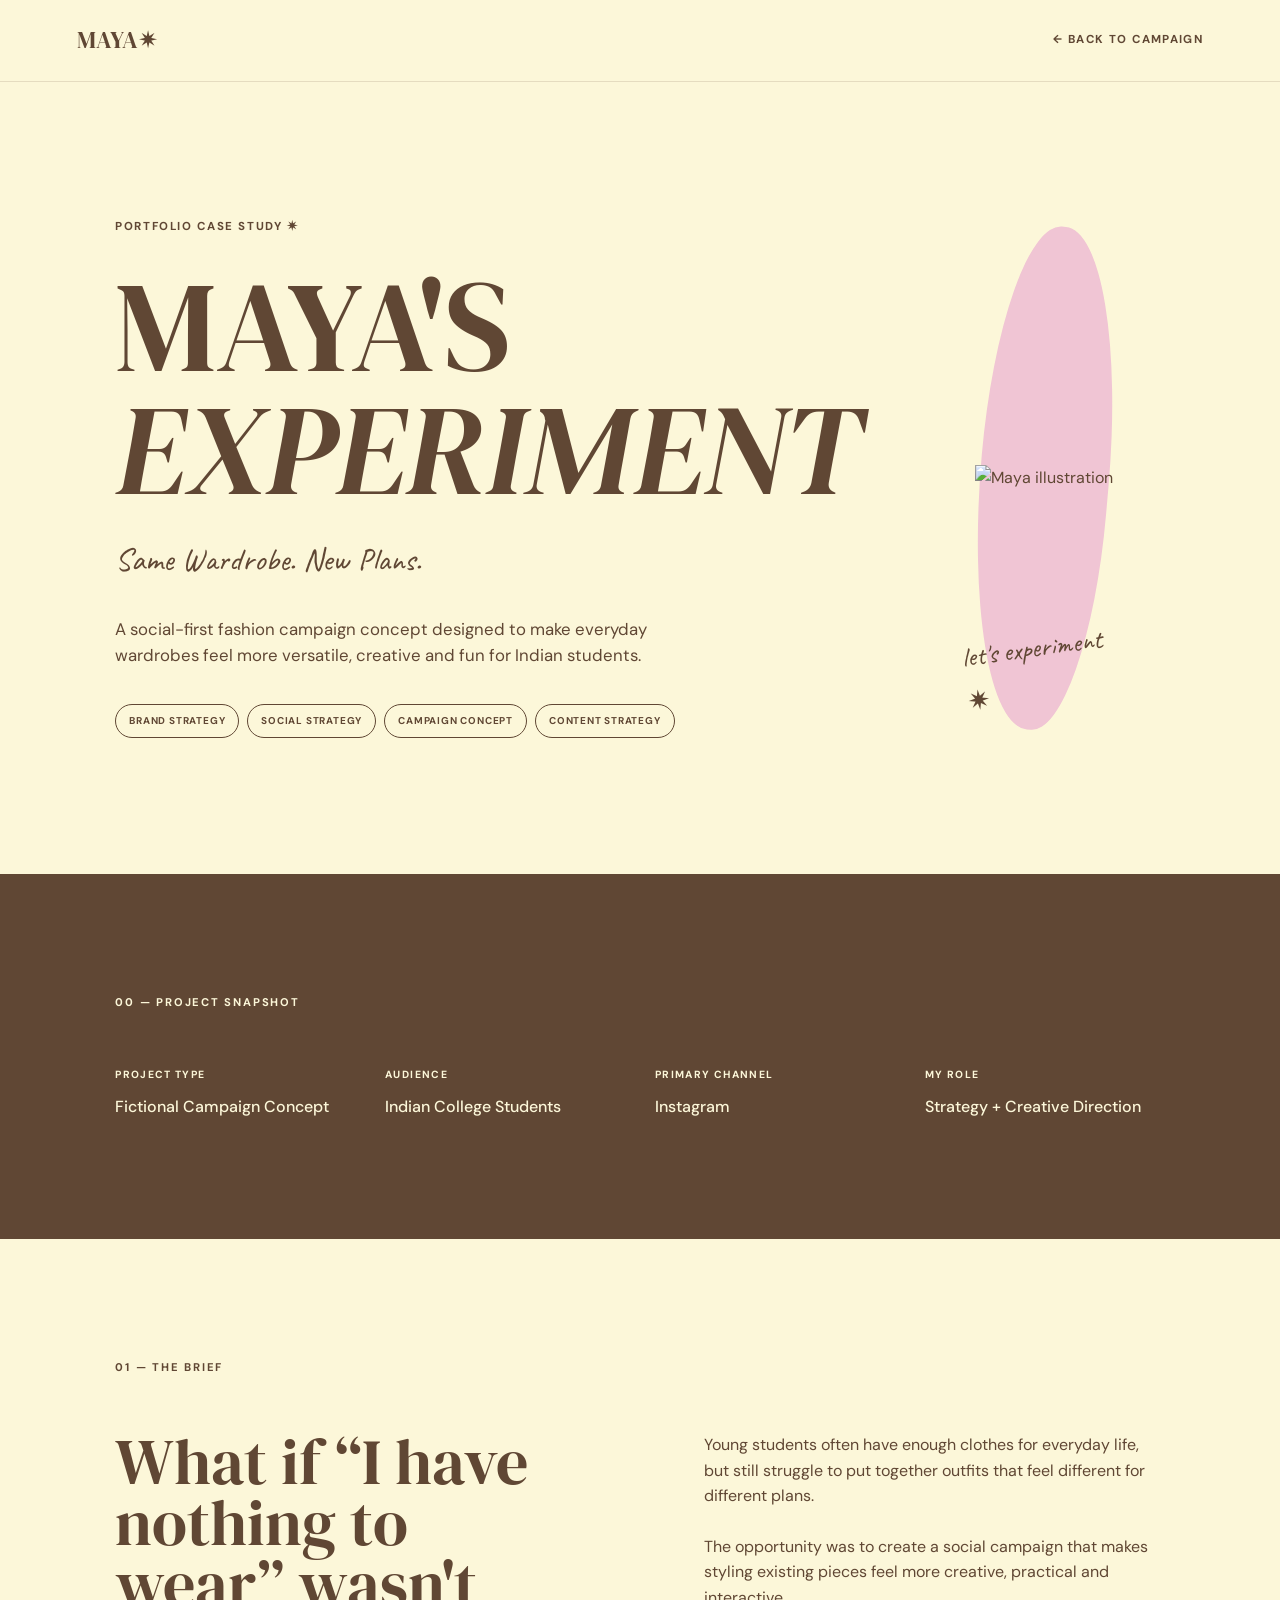
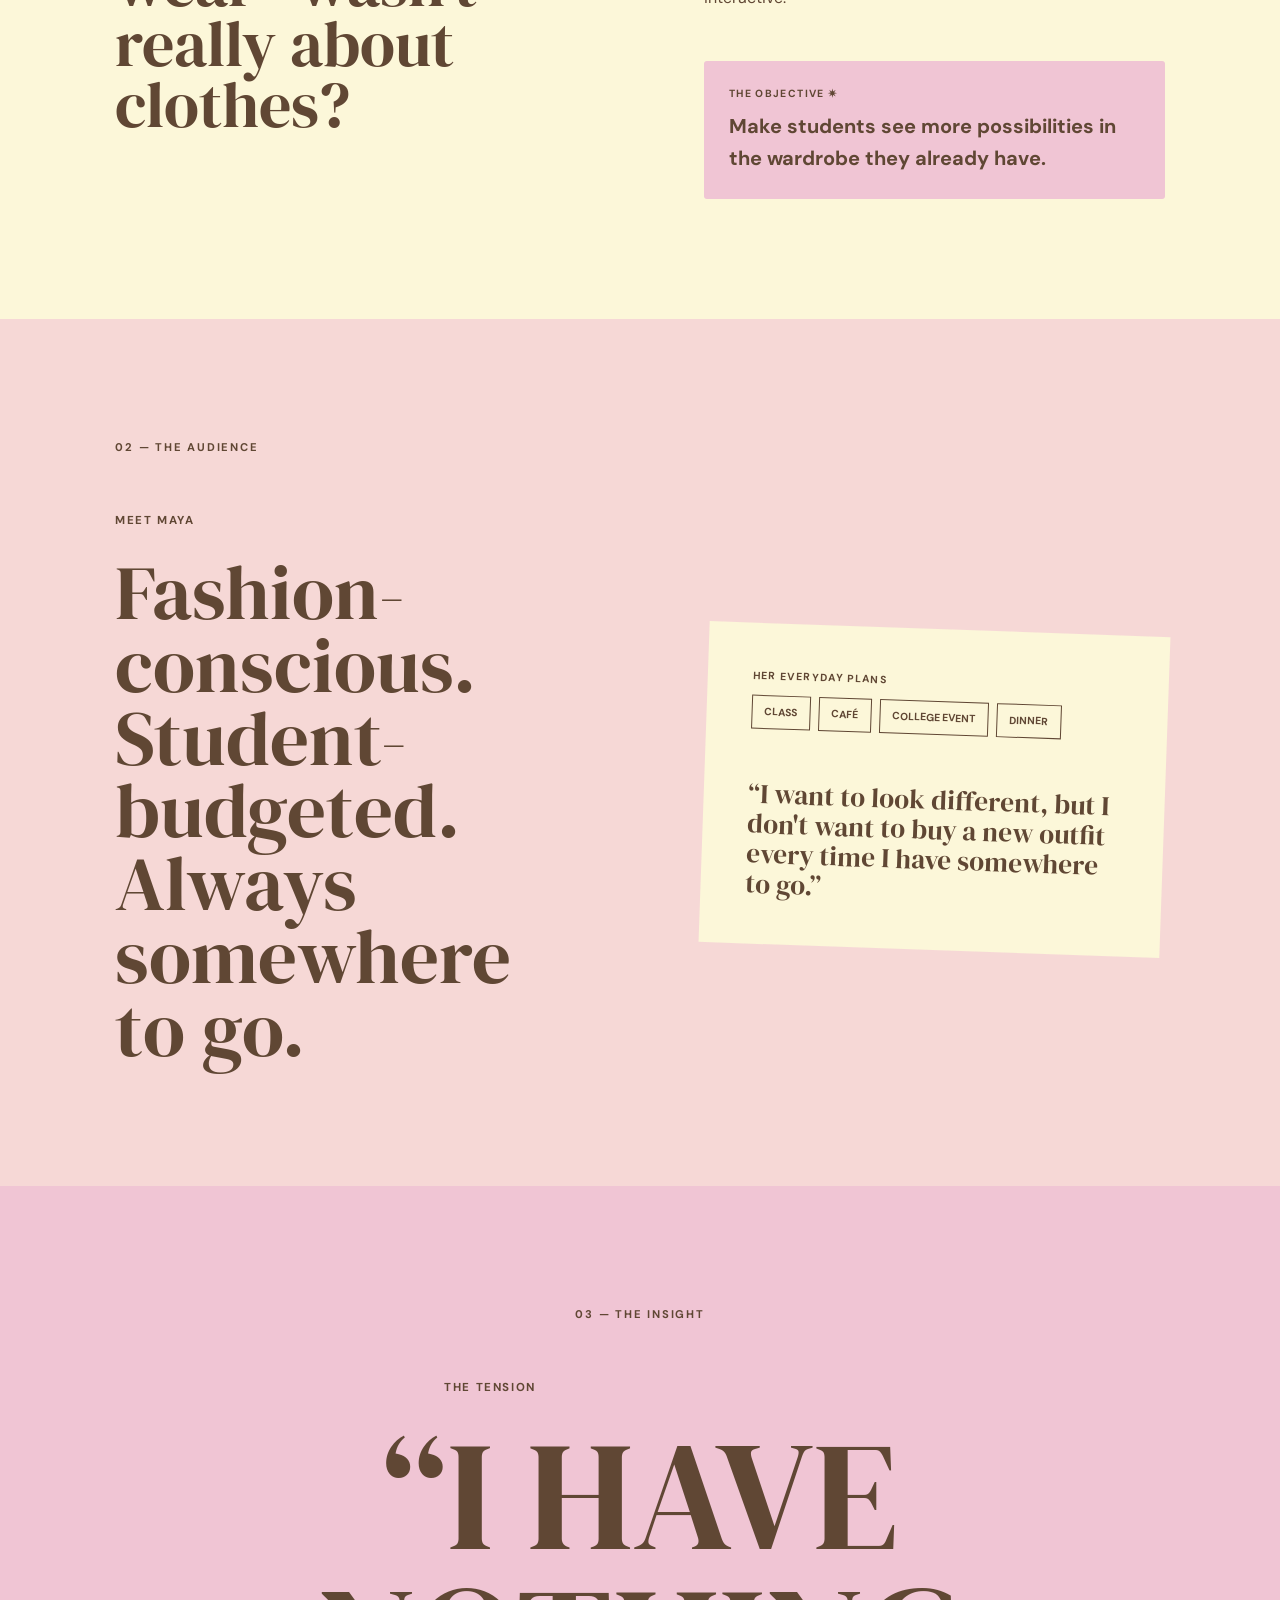
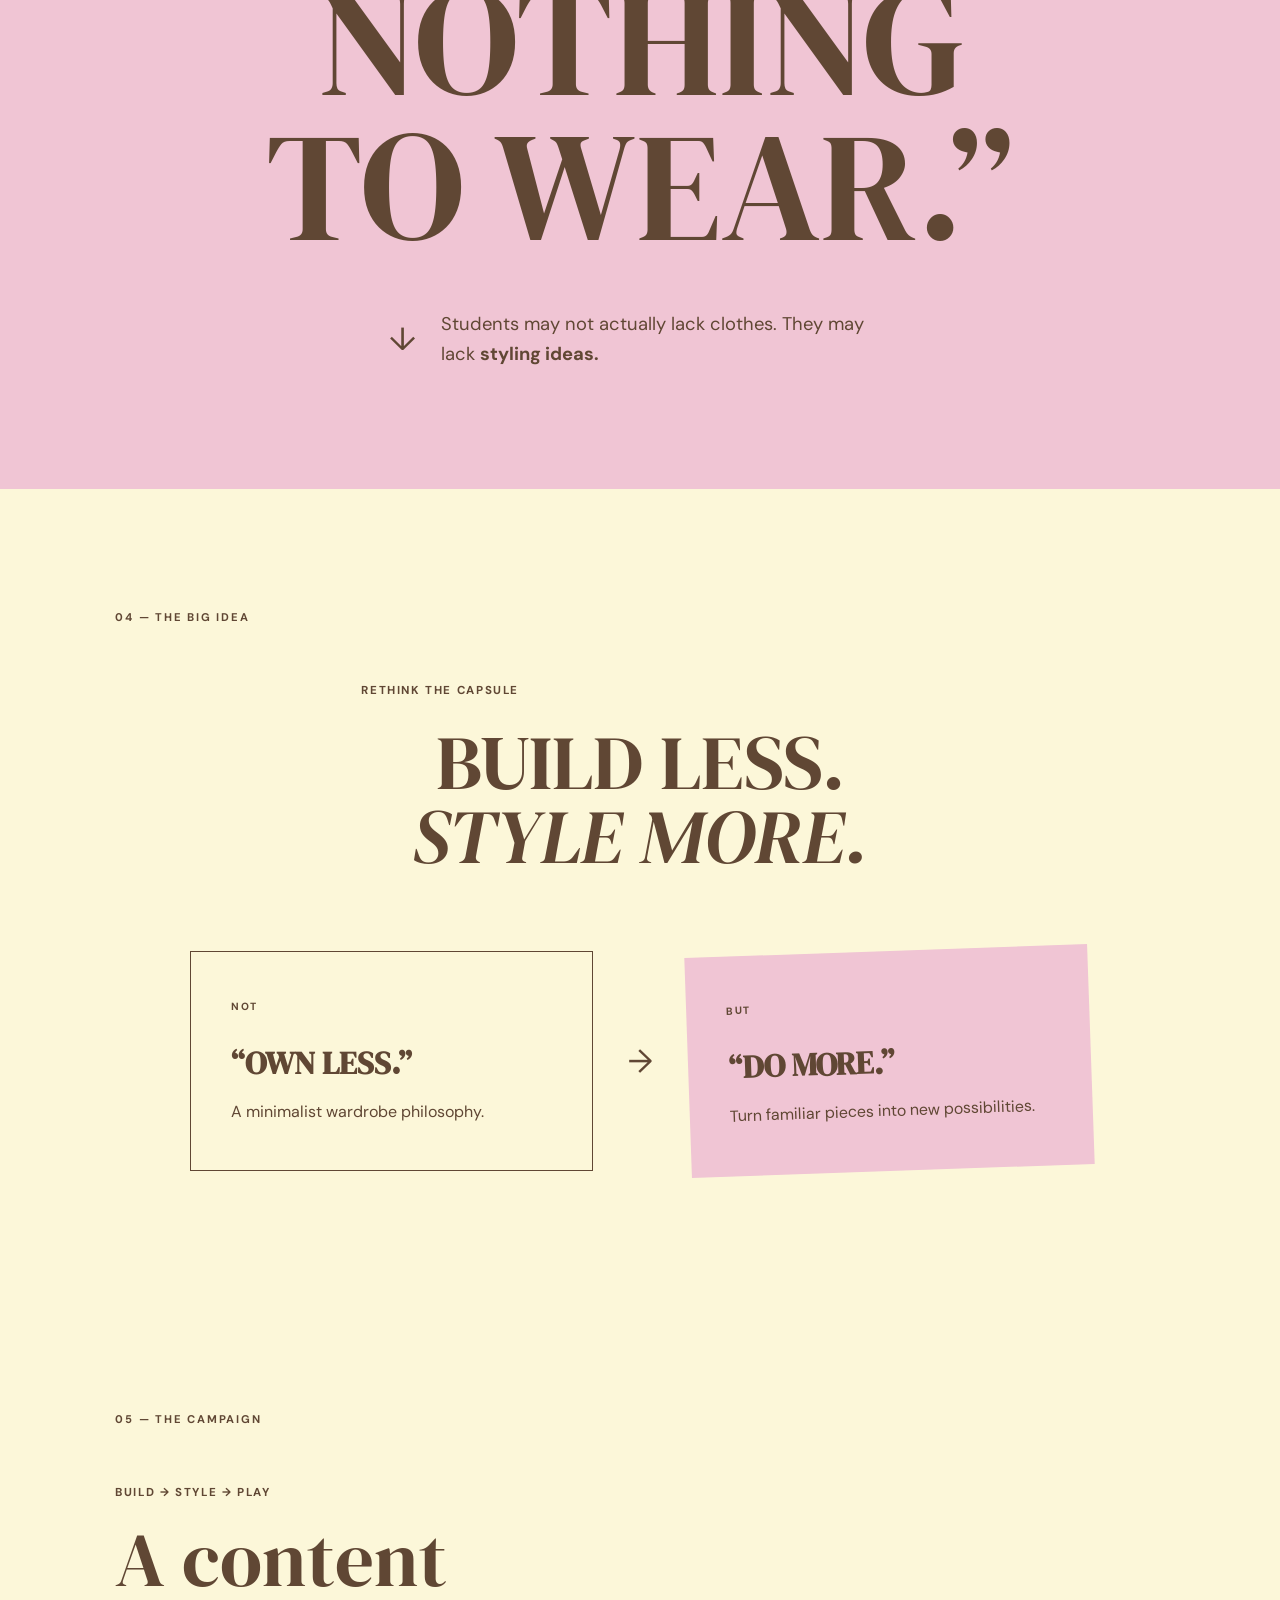
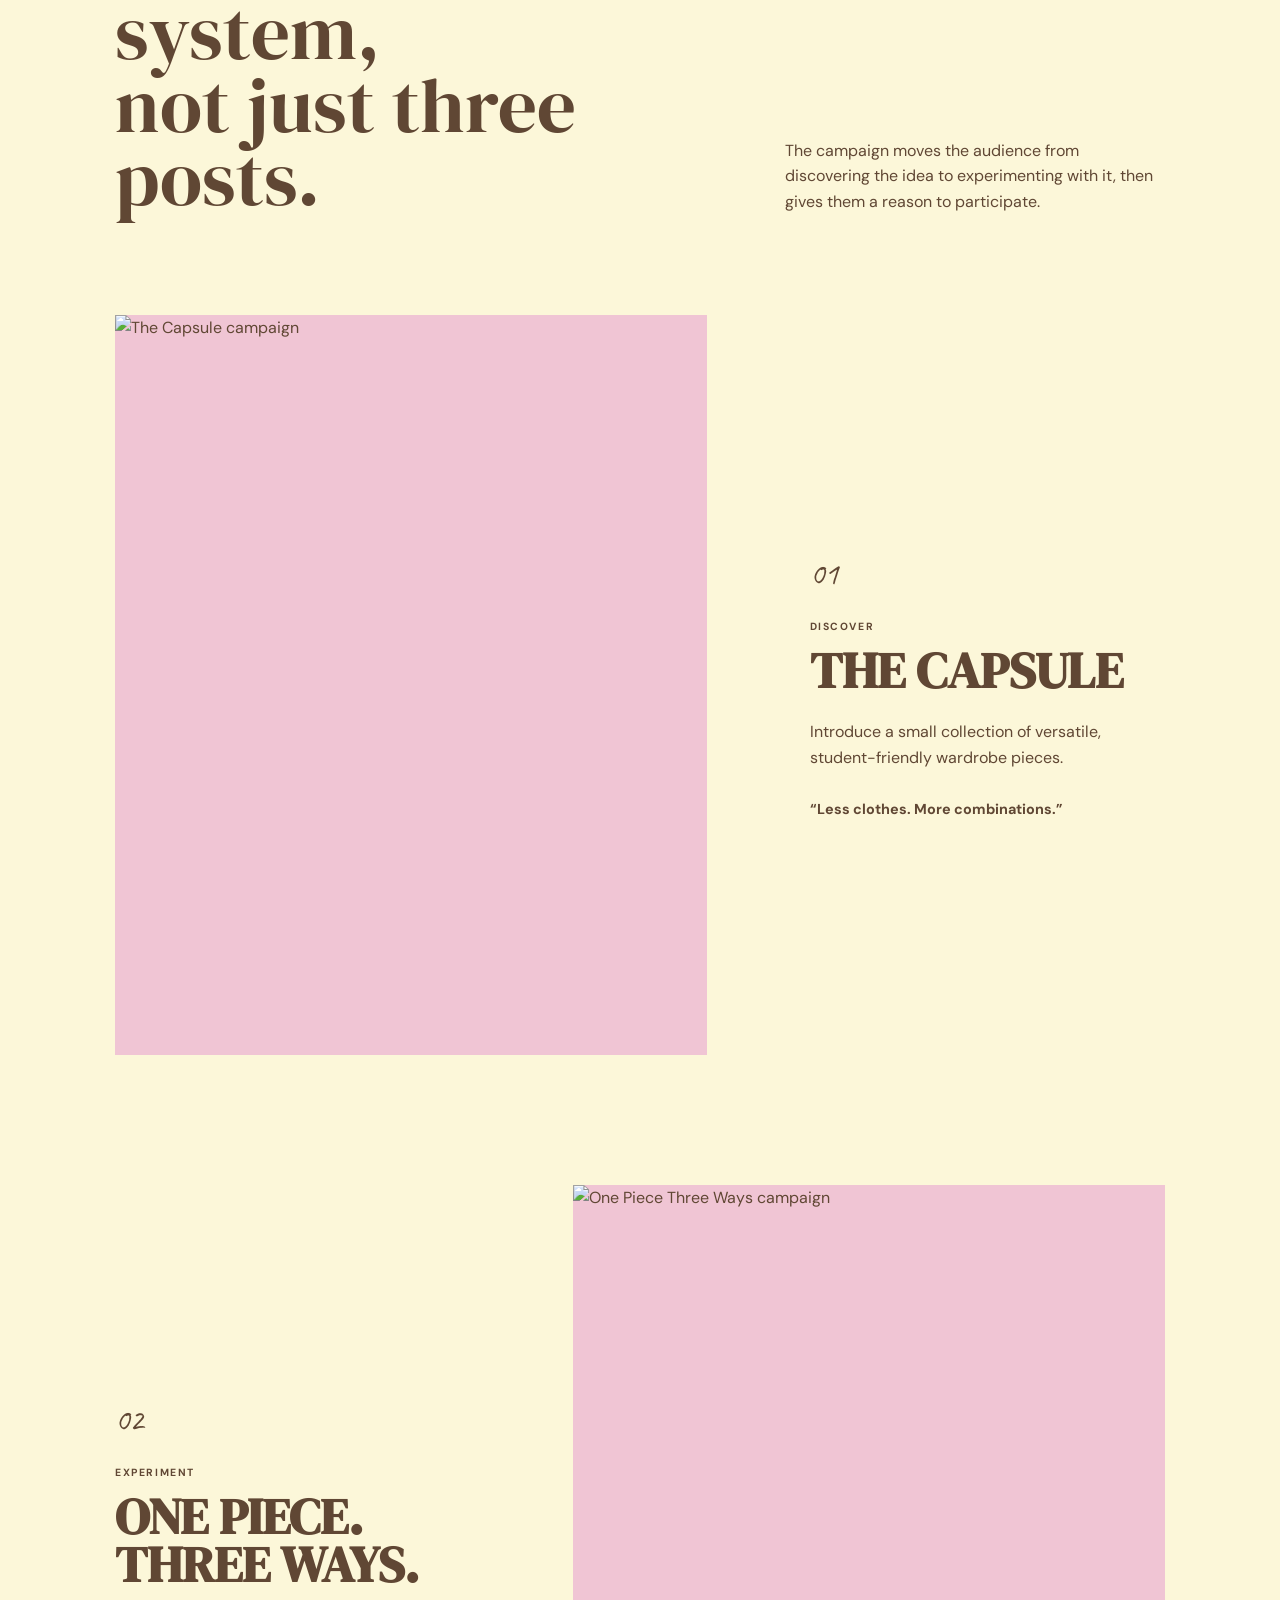
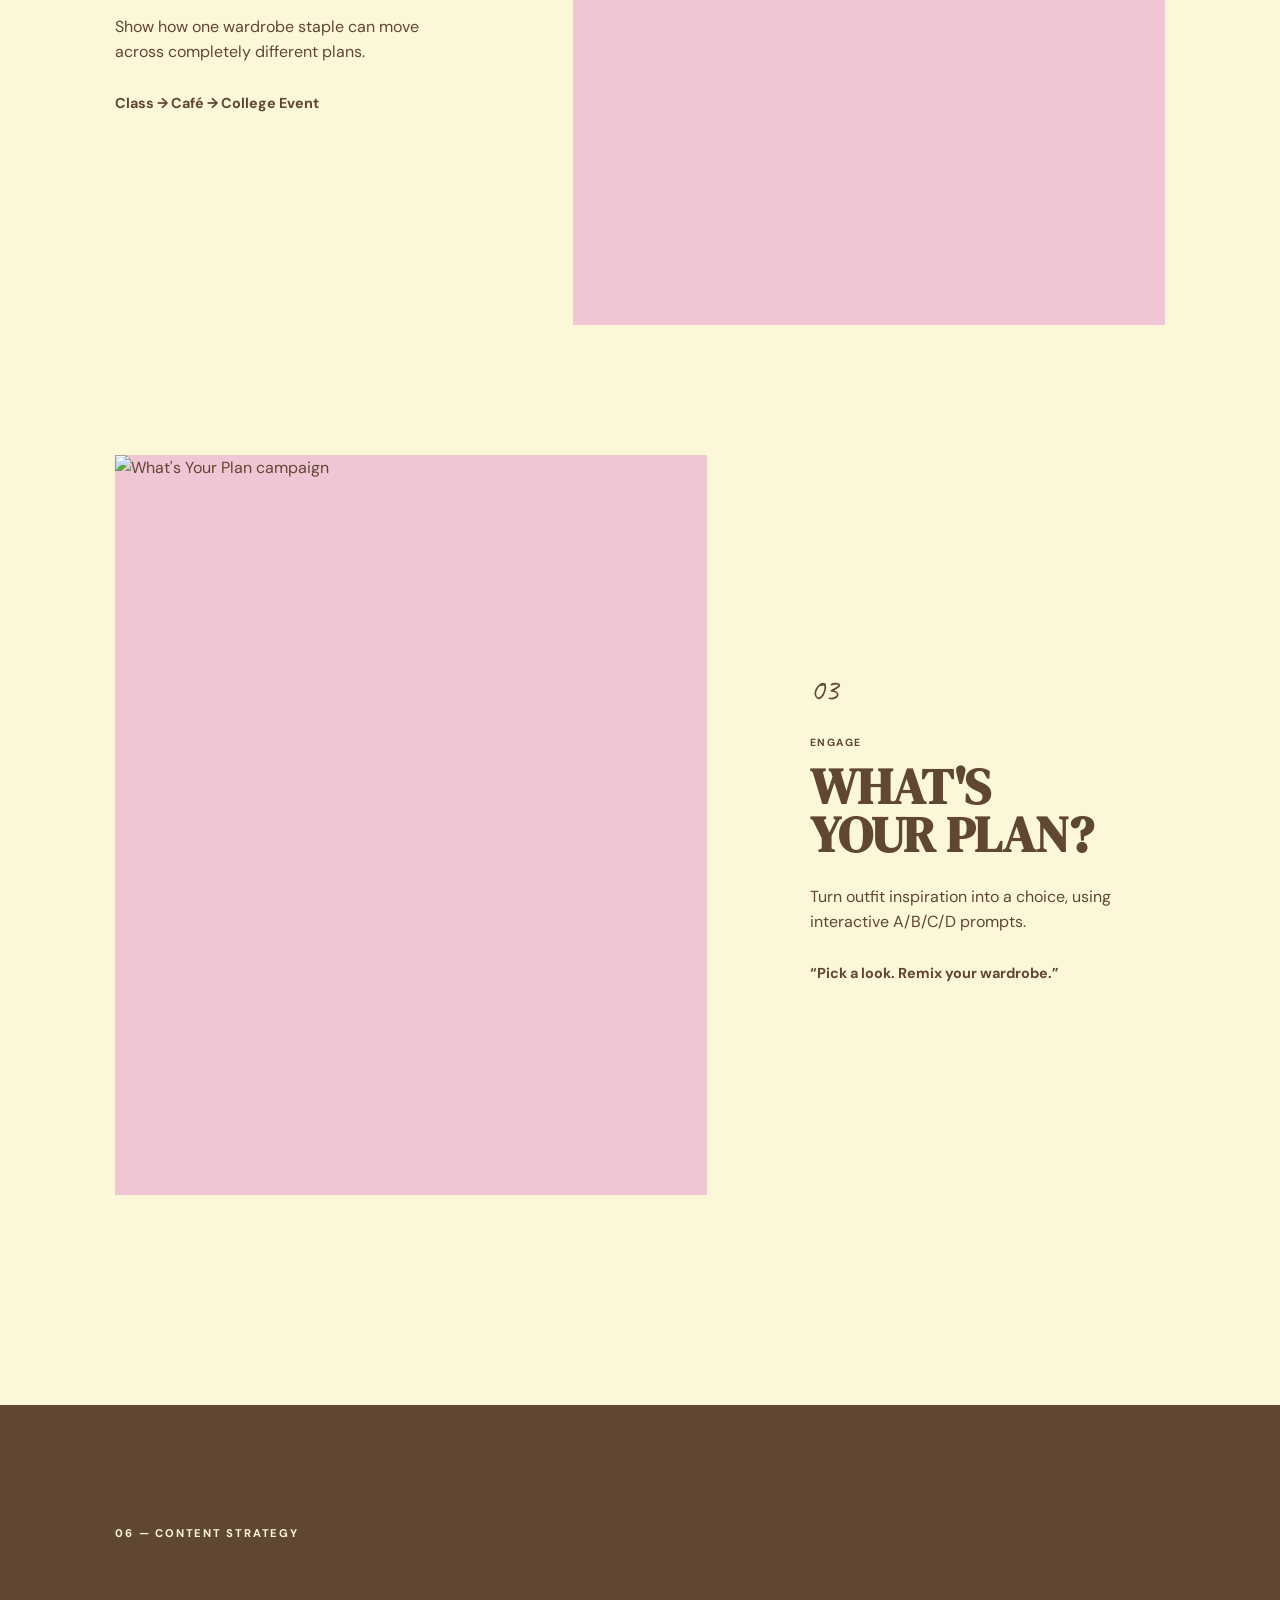
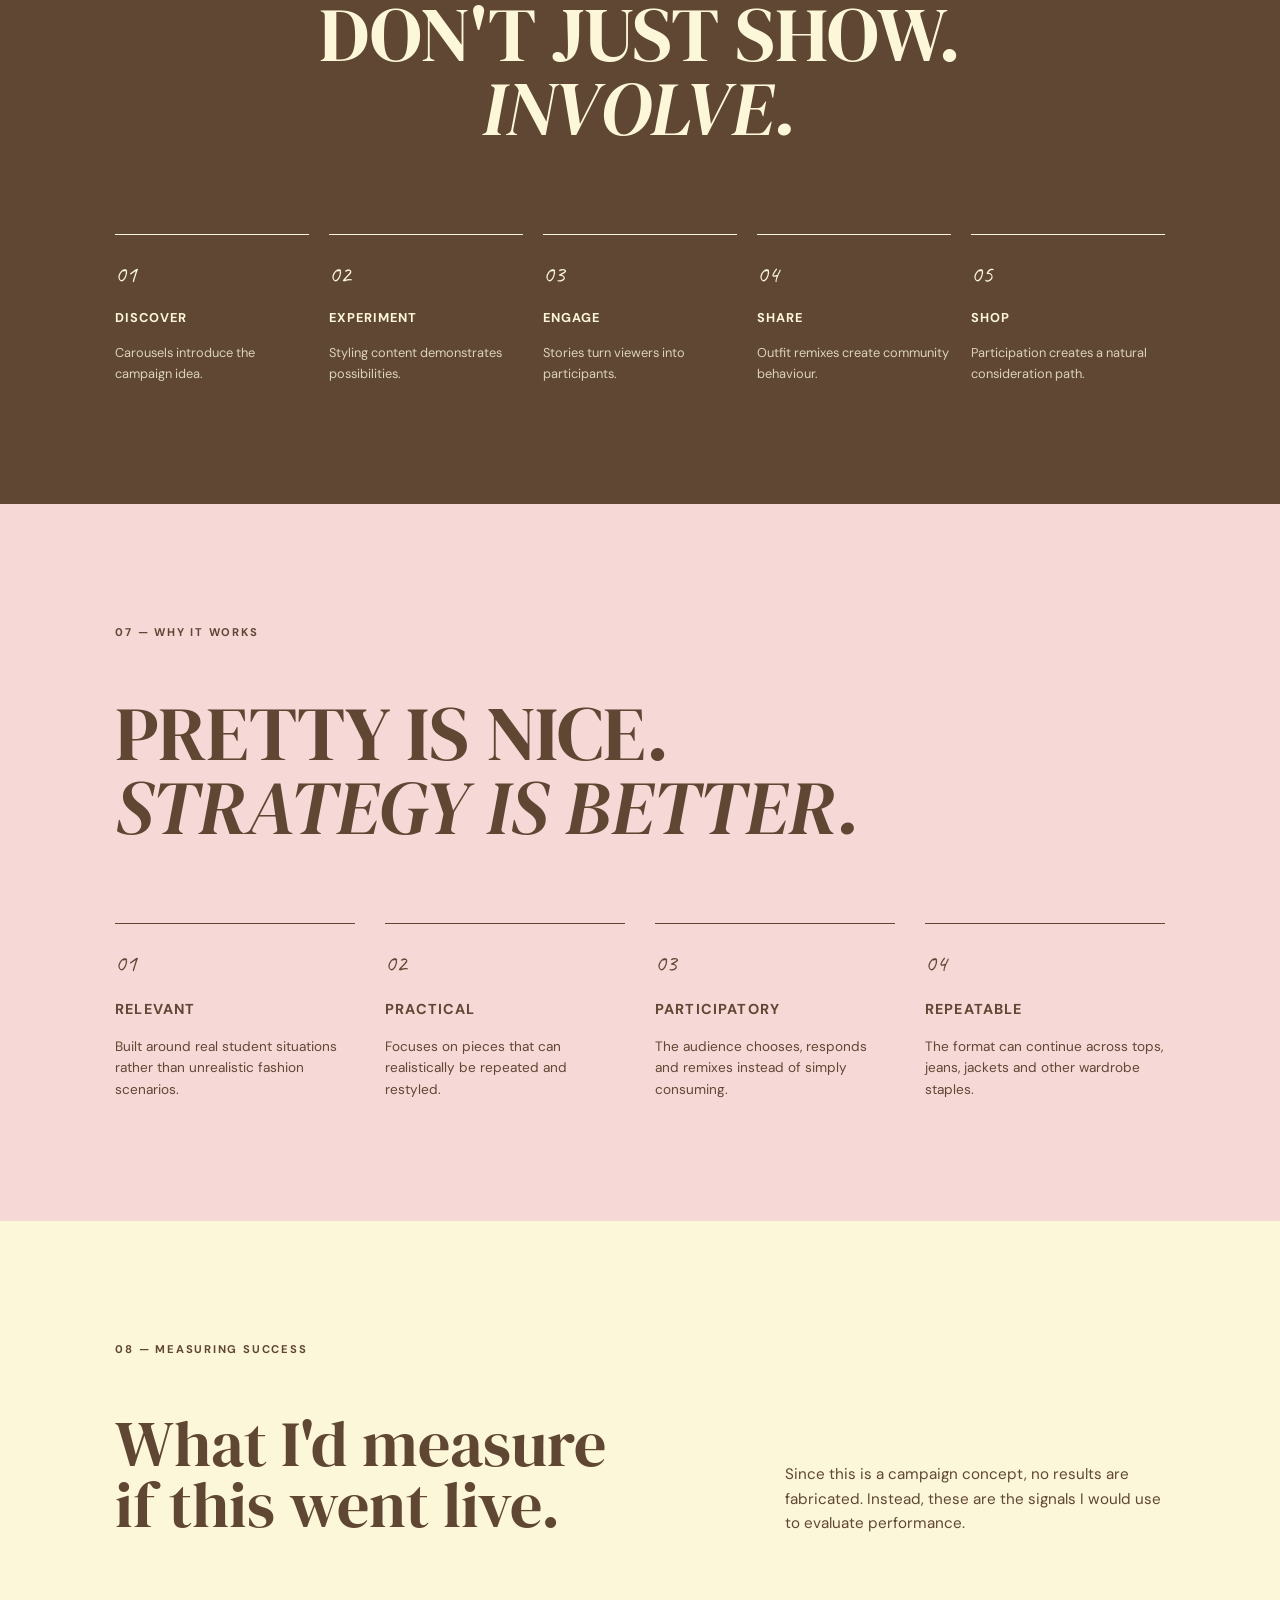
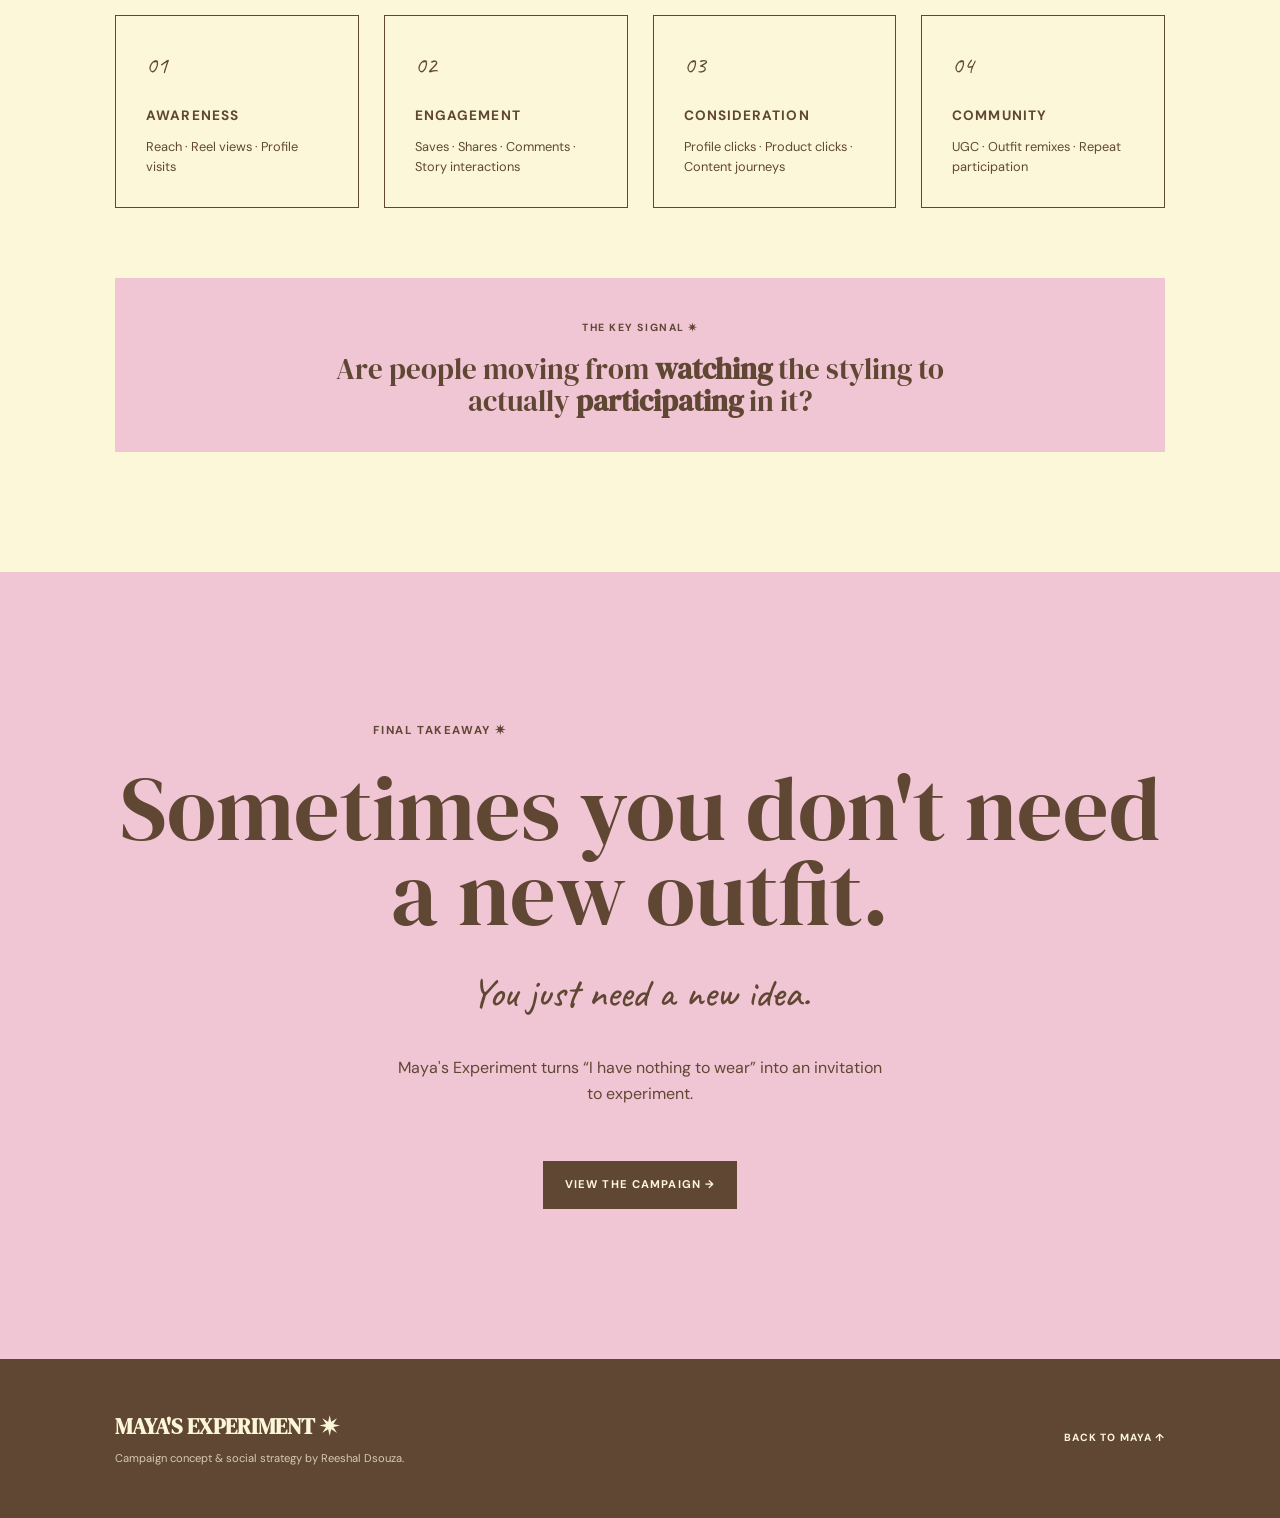
==== maya-case-study.html @ 0c22eeb9 "Add files via upload" ====
<!DOCTYPE html>
<html lang="en">
<head>
  <meta charset="UTF-8">
  <meta name="viewport" content="width=device-width, initial-scale=1.0">

  <title>Maya's Experiment — Case Study</title>

  <link rel="preconnect" href="https://fonts.googleapis.com">
  <link rel="preconnect" href="https://fonts.gstatic.com" crossorigin>

  <link href="https://fonts.googleapis.com/css2?family=Caveat:wght@400;500;600&family=DM+Sans:wght@400;500;600;700&family=DM+Serif+Display:ital@0;1&display=swap" rel="stylesheet">

  <link rel="stylesheet" href="case-study.css">
</head>

<body>

  <!-- NAV -->
  <nav class="nav">
    <a href="index.html" class="logo">MAYA✷</a>

    <a href="index.html" class="back-link">← BACK TO CAMPAIGN</a>
  </nav>


  <!-- HERO -->
  <header class="hero">

    <div class="hero-copy">
      <p class="eyebrow">PORTFOLIO CASE STUDY ✷</p>

      <h1>
        MAYA'S<br>
        <em>EXPERIMENT</em>
      </h1>

      <p class="hero-line">Same Wardrobe. New Plans.</p>

      <p class="hero-description">
        A social-first fashion campaign concept designed to make
        everyday wardrobes feel more versatile, creative and fun
        for Indian students.
      </p>

      <div class="tags">
        <span>BRAND STRATEGY</span>
        <span>SOCIAL STRATEGY</span>
        <span>CAMPAIGN CONCEPT</span>
        <span>CONTENT STRATEGY</span>
      </div>
    </div>

    <div class="hero-visual">
      <div class="pink-shape"></div>
      <img src="images/maya.png" alt="Maya illustration">
      <span class="scribble">let's experiment ✷</span>
    </div>

  </header>


  <!-- PROJECT SNAPSHOT -->
  <section class="snapshot section">

    <div class="section-label">00 — PROJECT SNAPSHOT</div>

    <div class="snapshot-grid">

      <div>
        <p class="small-label">PROJECT TYPE</p>
        <h3>Fictional Campaign Concept</h3>
      </div>

      <div>
        <p class="small-label">AUDIENCE</p>
        <h3>Indian College Students</h3>
      </div>

      <div>
        <p class="small-label">PRIMARY CHANNEL</p>
        <h3>Instagram</h3>
      </div>

      <div>
        <p class="small-label">MY ROLE</p>
        <h3>Strategy + Creative Direction</h3>
      </div>

    </div>

  </section>


  <!-- BRIEF -->
  <section class="section">

    <div class="section-label">01 — THE BRIEF</div>

    <div class="two-column">

      <div>
        <h2>
          What if “I have nothing to wear”
          wasn't really about clothes?
        </h2>
      </div>

      <div class="body-copy">

        <p>
          Young students often have enough clothes for everyday life,
          but still struggle to put together outfits that feel
          different for different plans.
        </p>

        <p>
          The opportunity was to create a social campaign that
          makes styling existing pieces feel more creative,
          practical and interactive.
        </p>

        <div class="highlight">
          <span>THE OBJECTIVE ✷</span>
          <strong>
            Make students see more possibilities in the wardrobe
            they already have.
          </strong>
        </div>

      </div>

    </div>

  </section>


  <!-- AUDIENCE -->
  <section class="section blush-section">

    <div class="section-label">02 — THE AUDIENCE</div>

    <div class="audience-grid">

      <div>
        <p class="eyebrow">MEET MAYA</p>

        <h2>
          Fashion-conscious.<br>
          Student-budgeted.<br>
          Always somewhere to go.
        </h2>
      </div>

      <div class="audience-card">

        <p class="small-label">HER EVERYDAY PLANS</p>

        <div class="plans">
          <span>CLASS</span>
          <span>CAFÉ</span>
          <span>COLLEGE EVENT</span>
          <span>DINNER</span>
        </div>

        <p class="quote">
          “I want to look different,
          but I don't want to buy a new outfit
          every time I have somewhere to go.”
        </p>

      </div>

    </div>

  </section>


  <!-- INSIGHT -->
  <section class="insight section">

    <div class="section-label">03 — THE INSIGHT</div>

    <div class="insight-content">

      <p class="eyebrow">THE TENSION</p>

      <h2>
        “I HAVE<br>
        NOTHING<br>
        TO WEAR.”
      </h2>

      <div class="insight-answer">

        <span>↓</span>

        <p>
          Students may not actually lack clothes.
          They may lack <strong>styling ideas.</strong>
        </p>

      </div>

    </div>

  </section>


  <!-- IDEA -->
  <section class="section idea-section">

    <div class="section-label">04 — THE BIG IDEA</div>

    <div class="idea-heading">

      <p class="eyebrow">RETHINK THE CAPSULE</p>

      <h2>
        BUILD LESS.<br>
        <em>STYLE MORE.</em>
      </h2>

    </div>

    <div class="idea-grid">

      <div class="idea-box">
        <span>NOT</span>
        <h3>“OWN LESS.”</h3>
        <p>A minimalist wardrobe philosophy.</p>
      </div>

      <div class="arrow">→</div>

      <div class="idea-box featured">
        <span>BUT</span>
        <h3>“DO MORE.”</h3>
        <p>
          Turn familiar pieces into new possibilities.
        </p>
      </div>

    </div>

  </section>


  <!-- CAMPAIGN -->
  <section class="section campaign-section">

    <div class="section-label">05 — THE CAMPAIGN</div>

    <div class="campaign-intro">

      <div>
        <p class="eyebrow">BUILD → STYLE → PLAY</p>
        <h2>
          A content system,<br>
          not just three posts.
        </h2>
      </div>

      <p>
        The campaign moves the audience from discovering the idea
        to experimenting with it, then gives them a reason to
        participate.
      </p>

    </div>


    <!-- CAMPAIGN 01 -->
    <article class="campaign-card">

      <div class="campaign-image">
        <img src="images/capsule.png" alt="The Capsule campaign">
      </div>

      <div class="campaign-info">

        <span class="number">01</span>

        <p class="role">DISCOVER</p>

        <h3>THE CAPSULE</h3>

        <p>
          Introduce a small collection of versatile,
          student-friendly wardrobe pieces.
        </p>

        <strong>“Less clothes. More combinations.”</strong>

      </div>

    </article>


    <!-- CAMPAIGN 02 -->
    <article class="campaign-card reverse">

      <div class="campaign-image">
        <img src="images/three_ways.png"
             alt="One Piece Three Ways campaign">
      </div>

      <div class="campaign-info">

        <span class="number">02</span>

        <p class="role">EXPERIMENT</p>

        <h3>ONE PIECE.<br>THREE WAYS.</h3>

        <p>
          Show how one wardrobe staple can move across
          completely different plans.
        </p>

        <strong>Class → Café → College Event</strong>

      </div>

    </article>


    <!-- CAMPAIGN 03 -->
    <article class="campaign-card">

      <div class="campaign-image">
        <img src="images/plans.png"
             alt="What's Your Plan campaign">
      </div>

      <div class="campaign-info">

        <span class="number">03</span>

        <p class="role">ENGAGE</p>

        <h3>WHAT'S<br>YOUR PLAN?</h3>

        <p>
          Turn outfit inspiration into a choice,
          using interactive A/B/C/D prompts.
        </p>

        <strong>“Pick a look. Remix your wardrobe.”</strong>

      </div>

    </article>

  </section>


  <!-- CONTENT STRATEGY -->
  <section class="section strategy-section">

    <div class="section-label">06 — CONTENT STRATEGY</div>

    <h2>
      DON'T JUST SHOW.<br>
      <em>INVOLVE.</em>
    </h2>

    <div class="strategy-flow">

      <div>
        <span>01</span>
        <h3>DISCOVER</h3>
        <p>Carousels introduce the campaign idea.</p>
      </div>

      <div>
        <span>02</span>
        <h3>EXPERIMENT</h3>
        <p>Styling content demonstrates possibilities.</p>
      </div>

      <div>
        <span>03</span>
        <h3>ENGAGE</h3>
        <p>Stories turn viewers into participants.</p>
      </div>

      <div>
        <span>04</span>
        <h3>SHARE</h3>
        <p>Outfit remixes create community behaviour.</p>
      </div>

      <div>
        <span>05</span>
        <h3>SHOP</h3>
        <p>Participation creates a natural consideration path.</p>
      </div>

    </div>

  </section>


  <!-- WHY IT WORKS -->
  <section class="section why-section blush-section">

    <div class="section-label">07 — WHY IT WORKS</div>

    <h2>PRETTY IS NICE.<br><em>STRATEGY IS BETTER.</em></h2>

    <div class="why-grid">

      <div>
        <span>01</span>
        <h3>RELEVANT</h3>
        <p>
          Built around real student situations rather than
          unrealistic fashion scenarios.
        </p>
      </div>

      <div>
        <span>02</span>
        <h3>PRACTICAL</h3>
        <p>
          Focuses on pieces that can realistically be
          repeated and restyled.
        </p>
      </div>

      <div>
        <span>03</span>
        <h3>PARTICIPATORY</h3>
        <p>
          The audience chooses, responds and remixes
          instead of simply consuming.
        </p>
      </div>

      <div>
        <span>04</span>
        <h3>REPEATABLE</h3>
        <p>
          The format can continue across tops, jeans,
          jackets and other wardrobe staples.
        </p>
      </div>

    </div>

  </section>


  <!-- METRICS -->
  <section class="section metrics-section">

    <div class="section-label">08 — MEASURING SUCCESS</div>

    <div class="metrics-heading">

      <h2>
        What I'd measure<br>
        if this went live.
      </h2>

      <p>
        Since this is a campaign concept, no results are fabricated.
        Instead, these are the signals I would use to evaluate
        performance.
      </p>

    </div>

    <div class="metrics-grid">

      <div class="metric">
        <span>01</span>
        <h3>AWARENESS</h3>
        <p>Reach · Reel views · Profile visits</p>
      </div>

      <div class="metric">
        <span>02</span>
        <h3>ENGAGEMENT</h3>
        <p>Saves · Shares · Comments · Story interactions</p>
      </div>

      <div class="metric">
        <span>03</span>
        <h3>CONSIDERATION</h3>
        <p>Profile clicks · Product clicks · Content journeys</p>
      </div>

      <div class="metric">
        <span>04</span>
        <h3>COMMUNITY</h3>
        <p>UGC · Outfit remixes · Repeat participation</p>
      </div>

    </div>

    <div class="key-signal">
      <span>THE KEY SIGNAL ✷</span>
      <p>
        Are people moving from <strong>watching</strong> the styling
        to actually <strong>participating</strong> in it?
      </p>
    </div>

  </section>


  <!-- TAKEAWAY -->
  <section class="takeaway">

    <p class="eyebrow">FINAL TAKEAWAY ✷</p>

    <h2>
      Sometimes you don't need<br>
      a new outfit.
    </h2>

    <h3>
      You just need a new idea.
    </h3>

    <p>
      Maya's Experiment turns “I have nothing to wear”
      into an invitation to experiment.
    </p>

    <a href="index.html" class="button">
      VIEW THE CAMPAIGN →
    </a>

  </section>


  <!-- FOOTER -->
  <footer>

    <div>
      <strong>MAYA'S EXPERIMENT ✷</strong>
      <p>Campaign concept & social strategy by Reeshal Dsouza.</p>
    </div>

    <a href="index.html">BACK TO MAYA ↑</a>

  </footer>

</body>
</html>
---- case-study.css ----
/* =========================
   MAYA'S EXPERIMENT
   CASE STUDY
========================= */

:root {
  --cream: #FCF7D9;
  --blush: #F6D8D6;
  --pink: #F0C5D4;
  --cocoa: #604734;
  --white: #fffdf4;
}

* {
  margin: 0;
  padding: 0;
  box-sizing: border-box;
}

html {
  scroll-behavior: smooth;
}

body {
  background: var(--cream);
  color: var(--cocoa);
  font-family: "DM Sans", sans-serif;
  line-height: 1.6;
}

img {
  max-width: 100%;
  display: block;
}

a {
  color: inherit;
  text-decoration: none;
}


/* NAV */

.nav {
  height: 82px;
  padding: 0 6vw;
  display: flex;
  align-items: center;
  justify-content: space-between;
  border-bottom: 1px solid rgba(96, 71, 52, .15);
}

.logo {
  font-family: "DM Serif Display", serif;
  font-size: 1.5rem;
}

.back-link {
  font-size: .72rem;
  font-weight: 700;
  letter-spacing: .12em;
}


/* GENERAL */

.section {
  padding: 120px 9vw;
}

.section-label {
  font-size: .7rem;
  font-weight: 700;
  letter-spacing: .16em;
  margin-bottom: 55px;
}

.eyebrow {
  font-size: .72rem;
  font-weight: 700;
  letter-spacing: .14em;
  text-transform: uppercase;
}

.small-label {
  font-size: .65rem;
  font-weight: 700;
  letter-spacing: .13em;
  text-transform: uppercase;
  margin-bottom: 10px;
}

h1,
h2,
h3 {
  font-weight: 400;
}

h1,
h2 {
  font-family: "DM Serif Display", serif;
  line-height: .95;
}

h1 {
  font-size: clamp(4.5rem, 10vw, 9rem);
}

h2 {
  font-size: clamp(3rem, 6vw, 6rem);
}

h3 {
  font-weight: 700;
}

p {
  max-width: 650px;
}


/* HERO */

.hero {
  min-height: 88vh;
  padding: 80px 9vw;
  display: grid;
  grid-template-columns: 1fr .8fr;
  gap: 8vw;
  align-items: center;
  overflow: hidden;
}

.hero-copy {
  position: relative;
  z-index: 2;
}

.hero-copy .eyebrow {
  margin-bottom: 30px;
}

.hero h1 em,
.hero-line {
  color: var(--cocoa);
}

.hero h1 em {
  font-style: italic;
}

.hero-line {
  font-family: "Caveat", cursive;
  font-size: 2rem;
  margin-top: 25px;
}

.hero-description {
  margin-top: 30px;
  font-size: 1.05rem;
  max-width: 560px;
}

.tags {
  display: flex;
  flex-wrap: wrap;
  gap: 8px;
  margin-top: 35px;
}

.tags span {
  border: 1px solid var(--cocoa);
  border-radius: 50px;
  padding: 8px 13px;
  font-size: .62rem;
  font-weight: 700;
  letter-spacing: .08em;
}

.hero-visual {
  position: relative;
  min-height: 560px;
  display: flex;
  align-items: center;
  justify-content: center;
}

.pink-shape {
  position: absolute;
  width: 80%;
  height: 90%;
  background: var(--pink);
  border-radius: 48% 52% 45% 55%;
  transform: rotate(5deg);
}

.hero-visual img {
  position: relative;
  z-index: 2;
  max-height: 600px;
  object-fit: contain;
}

.scribble {
  position: absolute;
  bottom: 8%;
  right: 2%;
  z-index: 3;
  font-family: "Caveat", cursive;
  font-size: 1.7rem;
  transform: rotate(-8deg);
}


/* SNAPSHOT */

.snapshot {
  background: var(--cocoa);
  color: var(--cream);
}

.snapshot-grid {
  display: grid;
  grid-template-columns: repeat(4, 1fr);
  gap: 30px;
}

.snapshot-grid h3 {
  font-size: 1rem;
  font-weight: 500;
}


/* BRIEF */

.two-column {
  display: grid;
  grid-template-columns: 1fr 1fr;
  gap: 10vw;
}

.two-column h2 {
  font-size: clamp(3rem, 5vw, 5.5rem);
}

.body-copy {
  font-size: 1rem;
}

.body-copy p + p {
  margin-top: 25px;
}

.highlight {
  margin-top: 50px;
  padding: 25px;
  background: var(--pink);
  border-radius: 3px;
  display: flex;
  flex-direction: column;
  gap: 8px;
}

.highlight span {
  font-size: .65rem;
  font-weight: 700;
  letter-spacing: .13em;
}

.highlight strong {
  font-size: 1.25rem;
}


/* AUDIENCE */

.blush-section {
  background: var(--blush);
}

.audience-grid {
  display: grid;
  grid-template-columns: 1fr 1fr;
  gap: 10vw;
  align-items: center;
}

.audience-grid h2 {
  margin-top: 25px;
}

.audience-card {
  background: var(--cream);
  padding: 45px;
  transform: rotate(2deg);
}

.plans {
  display: flex;
  flex-wrap: wrap;
  gap: 8px;
}

.plans span {
  border: 1px solid var(--cocoa);
  padding: 8px 12px;
  font-size: .65rem;
  font-weight: 700;
}

.quote {
  font-family: "DM Serif Display", serif;
  font-size: 1.7rem;
  line-height: 1.1;
  margin-top: 50px;
}


/* INSIGHT */

.insight {
  background: var(--pink);
  text-align: center;
}

.insight-content {
  max-width: 950px;
  margin: auto;
}

.insight h2 {
  font-size: clamp(5rem, 12vw, 11rem);
  margin: 25px 0 50px;
}

.insight-answer {
  display: flex;
  justify-content: center;
  align-items: center;
  gap: 25px;
}

.insight-answer span {
  font-size: 2rem;
}

.insight-answer p {
  text-align: left;
  font-size: 1.15rem;
  max-width: 450px;
}


/* IDEA */

.idea-heading {
  text-align: center;
}

.idea-heading h2 {
  margin-top: 25px;
}

.idea-heading h2 em {
  font-style: italic;
}

.idea-grid {
  max-width: 900px;
  margin: 80px auto 0;
  display: grid;
  grid-template-columns: 1fr auto 1fr;
  align-items: center;
  gap: 35px;
}

.idea-box {
  padding: 40px;
  border: 1px solid var(--cocoa);
  min-height: 220px;
}

.idea-box.featured {
  background: var(--pink);
  transform: rotate(-2deg);
  border: none;
}

.idea-box span {
  font-size: .65rem;
  font-weight: 700;
  letter-spacing: .15em;
}

.idea-box h3 {
  font-family: "DM Serif Display", serif;
  font-size: 2rem;
  margin: 20px 0 10px;
}

.arrow {
  font-size: 2rem;
}


/* CAMPAIGN */

.campaign-section {
  padding-bottom: 80px;
}

.campaign-intro {
  display: grid;
  grid-template-columns: 1fr .7fr;
  gap: 10vw;
  align-items: end;
  margin-bottom: 100px;
}

.campaign-intro h2 {
  margin-top: 20px;
}

.campaign-intro > p {
  font-size: 1rem;
}

.campaign-card {
  display: grid;
  grid-template-columns: 1.25fr .75fr;
  gap: 8vw;
  align-items: center;
  margin-bottom: 130px;
}

.campaign-card.reverse {
  grid-template-columns: .75fr 1.25fr;
}

.campaign-card.reverse .campaign-image {
  order: 2;
}

.campaign-card.reverse .campaign-info {
  order: 1;
}

.campaign-image {
  overflow: hidden;
  background: var(--pink);
}

.campaign-image img {
  width: 100%;
  aspect-ratio: 4 / 5;
  object-fit: cover;
  transition: transform .5s ease;
}

.campaign-image:hover img {
  transform: scale(1.025);
}

.campaign-info .number {
  font-family: "Caveat", cursive;
  font-size: 2rem;
}

.campaign-info .role {
  font-size: .65rem;
  font-weight: 700;
  letter-spacing: .15em;
  margin: 20px 0 10px;
}

.campaign-info h3 {
  font-family: "DM Serif Display", serif;
  font-size: clamp(2.5rem, 4vw, 4.5rem);
  line-height: .95;
}

.campaign-info p {
  margin: 25px 0;
}

.campaign-info strong {
  font-size: .9rem;
}


/* STRATEGY */

.strategy-section {
  background: var(--cocoa);
  color: var(--cream);
}

.strategy-section h2 {
  text-align: center;
  margin-bottom: 90px;
}

.strategy-section h2 em {
  font-style: italic;
}

.strategy-flow {
  display: grid;
  grid-template-columns: repeat(5, 1fr);
  gap: 20px;
}

.strategy-flow > div {
  border-top: 1px solid var(--cream);
  padding-top: 20px;
}

.strategy-flow span,
.why-grid span,
.metric span {
  font-family: "Caveat", cursive;
  font-size: 1.5rem;
}

.strategy-flow h3 {
  font-size: .8rem;
  letter-spacing: .08em;
  margin: 15px 0;
}

.strategy-flow p {
  font-size: .8rem;
  opacity: .8;
}


/* WHY */

.why-section h2 {
  margin-bottom: 80px;
}

.why-grid {
  display: grid;
  grid-template-columns: repeat(4, 1fr);
  gap: 30px;
}

.why-grid > div {
  border-top: 1px solid var(--cocoa);
  padding-top: 20px;
}

.why-grid h3 {
  margin: 15px 0;
  font-size: .9rem;
  letter-spacing: .08em;
}

.why-grid p {
  font-size: .85rem;
}


/* METRICS */

.metrics-heading {
  display: grid;
  grid-template-columns: 1fr .7fr;
  gap: 10vw;
  align-items: end;
  margin-bottom: 80px;
}

.metrics-heading h2 {
  font-size: clamp(3rem, 5vw, 5rem);
}

.metrics-heading p {
  font-size: .95rem;
}

.metrics-grid {
  display: grid;
  grid-template-columns: repeat(4, 1fr);
  gap: 25px;
}

.metric {
  padding: 30px;
  border: 1px solid var(--cocoa);
}

.metric h3 {
  margin: 20px 0 10px;
  font-size: .85rem;
  letter-spacing: .08em;
}

.metric p {
  font-size: .8rem;
}

.key-signal {
  margin-top: 70px;
  background: var(--pink);
  padding: 35px;
  text-align: center;
}

.key-signal span {
  font-size: .65rem;
  font-weight: 700;
  letter-spacing: .15em;
}

.key-signal p {
  margin: 15px auto 0;
  font-family: "DM Serif Display", serif;
  font-size: 1.8rem;
  line-height: 1.1;
}


/* TAKEAWAY */

.takeaway {
  padding: 150px 9vw;
  text-align: center;
  background: var(--pink);
}

.takeaway h2 {
  margin: 25px auto;
  font-size: clamp(3.5rem, 7vw, 7rem);
}

.takeaway h3 {
  font-family: "Caveat", cursive;
  font-size: 2.5rem;
  font-weight: 500;
}

.takeaway > p:not(.eyebrow) {
  margin: 30px auto;
  max-width: 500px;
}

.button {
  display: inline-block;
  margin-top: 25px;
  background: var(--cocoa);
  color: var(--cream);
  padding: 15px 22px;
  font-size: .7rem;
  font-weight: 700;
  letter-spacing: .1em;
}


/* FOOTER */

footer {
  background: var(--cocoa);
  color: var(--cream);
  padding: 50px 9vw;
  display: flex;
  justify-content: space-between;
  gap: 30px;
  align-items: center;
}

footer strong {
  font-family: "DM Serif Display", serif;
  font-size: 1.4rem;
}

footer p {
  font-size: .7rem;
  opacity: .75;
  margin-top: 5px;
}

footer a {
  font-size: .65rem;
  font-weight: 700;
  letter-spacing: .1em;
}


/* TABLET */

@media (max-width: 1000px) {

  .hero {
    grid-template-columns: 1fr;
    text-align: center;
  }

  .hero-description {
    margin-left: auto;
    margin-right: auto;
  }

  .tags {
    justify-content: center;
  }

  .hero-visual {
    min-height: 500px;
  }

  .snapshot-grid,
  .why-grid,
  .metrics-grid {
    grid-template-columns: repeat(2, 1fr);
  }

  .strategy-flow {
    grid-template-columns: repeat(2, 1fr);
  }

  .two-column,
  .audience-grid,
  .campaign-intro,
  .metrics-heading {
    grid-template-columns: 1fr;
  }

  .campaign-card,
  .campaign-card.reverse {
    grid-template-columns: 1fr;
    gap: 40px;
  }

  .campaign-card.reverse .campaign-image,
  .campaign-card.reverse .campaign-info {
    order: initial;
  }

  .idea-grid {
    grid-template-columns: 1fr;
  }

  .arrow {
    text-align: center;
    transform: rotate(90deg);
  }
}


/* MOBILE */

@media (max-width: 600px) {

  .nav {
    height: 70px;
    padding: 0 6vw;
  }

  .back-link {
    font-size: .58rem;
  }

  .section {
    padding: 80px 6vw;
  }

  h1 {
    font-size: 4rem;
  }

  h2 {
    font-size: 3rem;
  }

  .hero {
    padding: 70px 6vw;
    min-height: auto;
  }

  .hero-visual {
    min-height: 400px;
  }

  .hero-visual img {
    max-height: 450px;
  }

  .snapshot-grid,
  .why-grid,
  .metrics-grid,
  .strategy-flow {
    grid-template-columns: 1fr;
  }

  .snapshot-grid {
    gap: 35px;
  }

  .audience-card {
    padding: 30px;
  }

  .insight h2 {
    font-size: 4.2rem;
  }

  .idea-grid {
    margin-top: 50px;
  }

  .campaign-intro {
    margin-bottom: 60px;
  }

  .campaign-card {
    margin-bottom: 80px;
  }

  .campaign-info h3 {
    font-size: 3rem;
  }

  .key-signal p {
    font-size: 1.4rem;
  }

  .takeaway {
    padding: 100px 6vw;
  }

  .takeaway h2 {
    font-size: 3.5rem;
  }

  footer {
    padding: 40px 6vw;
    flex-direction: column;
    align-items: flex-start;
  }

}
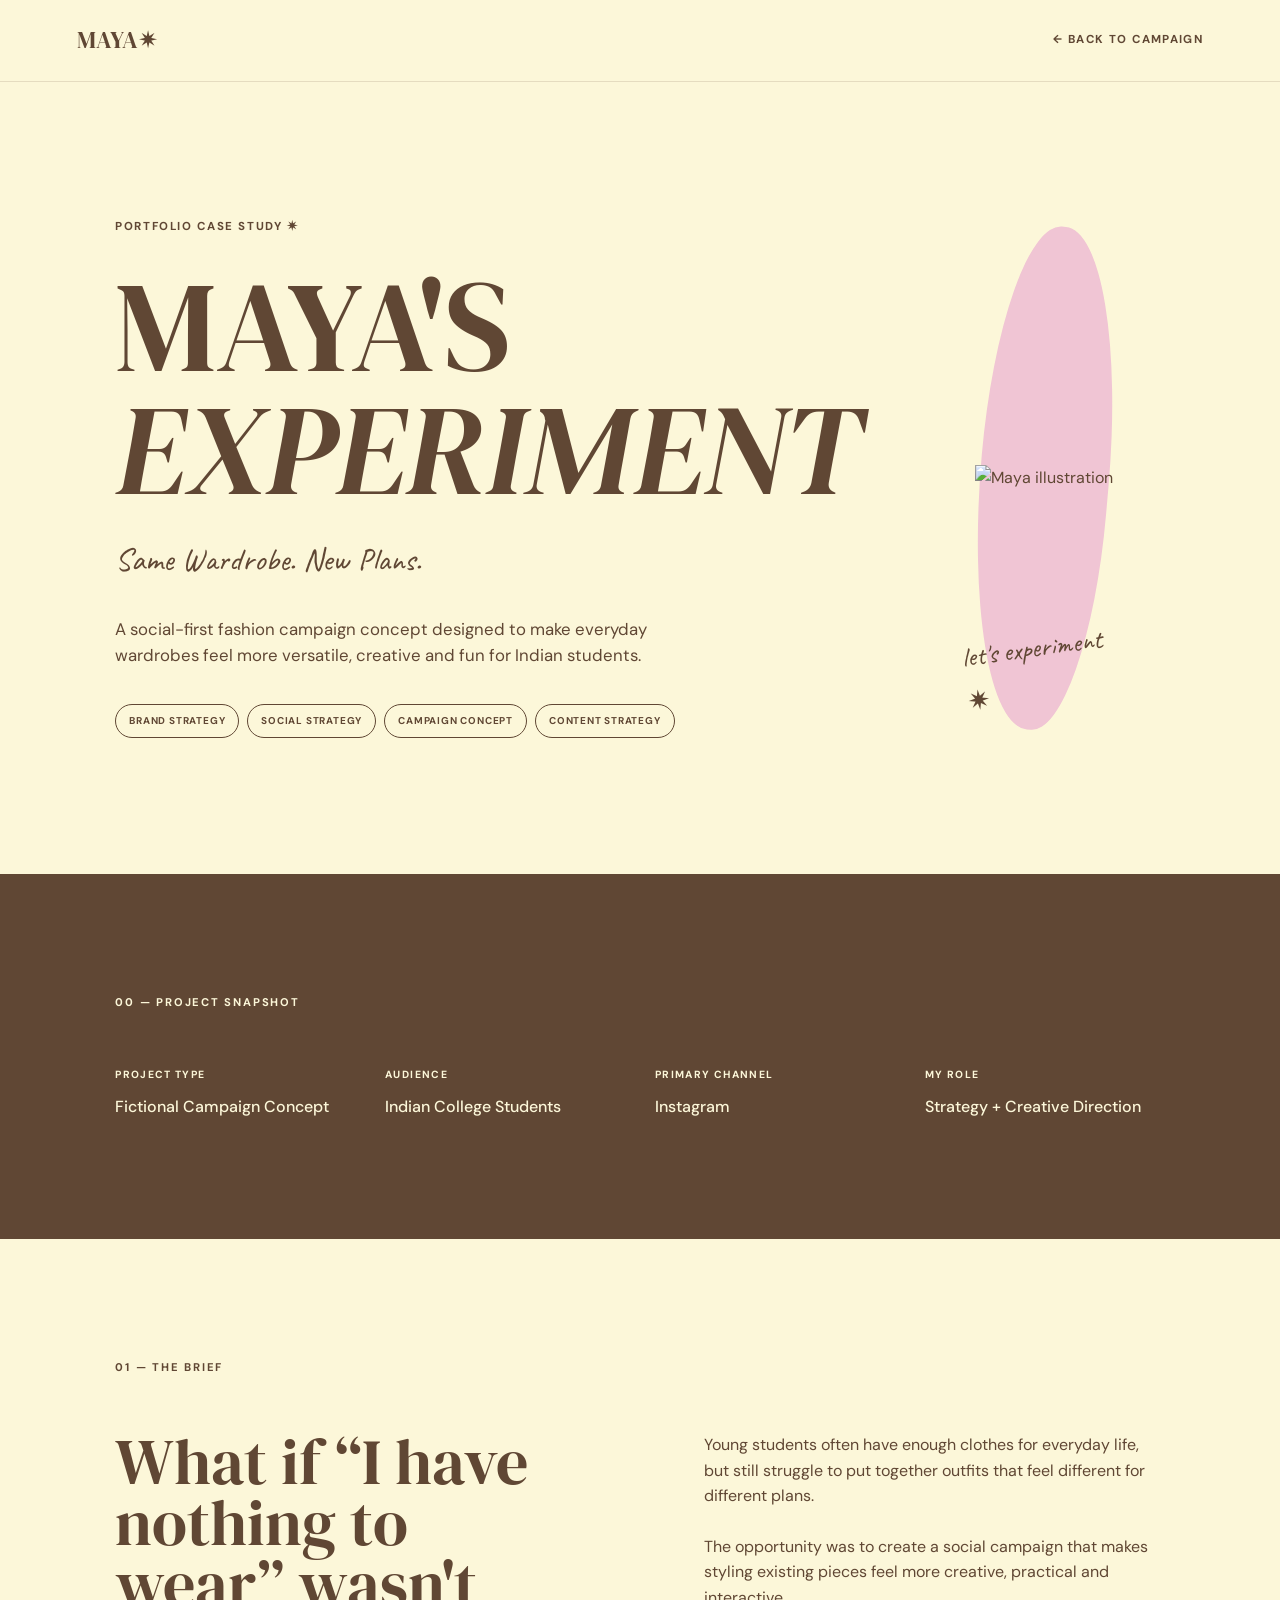
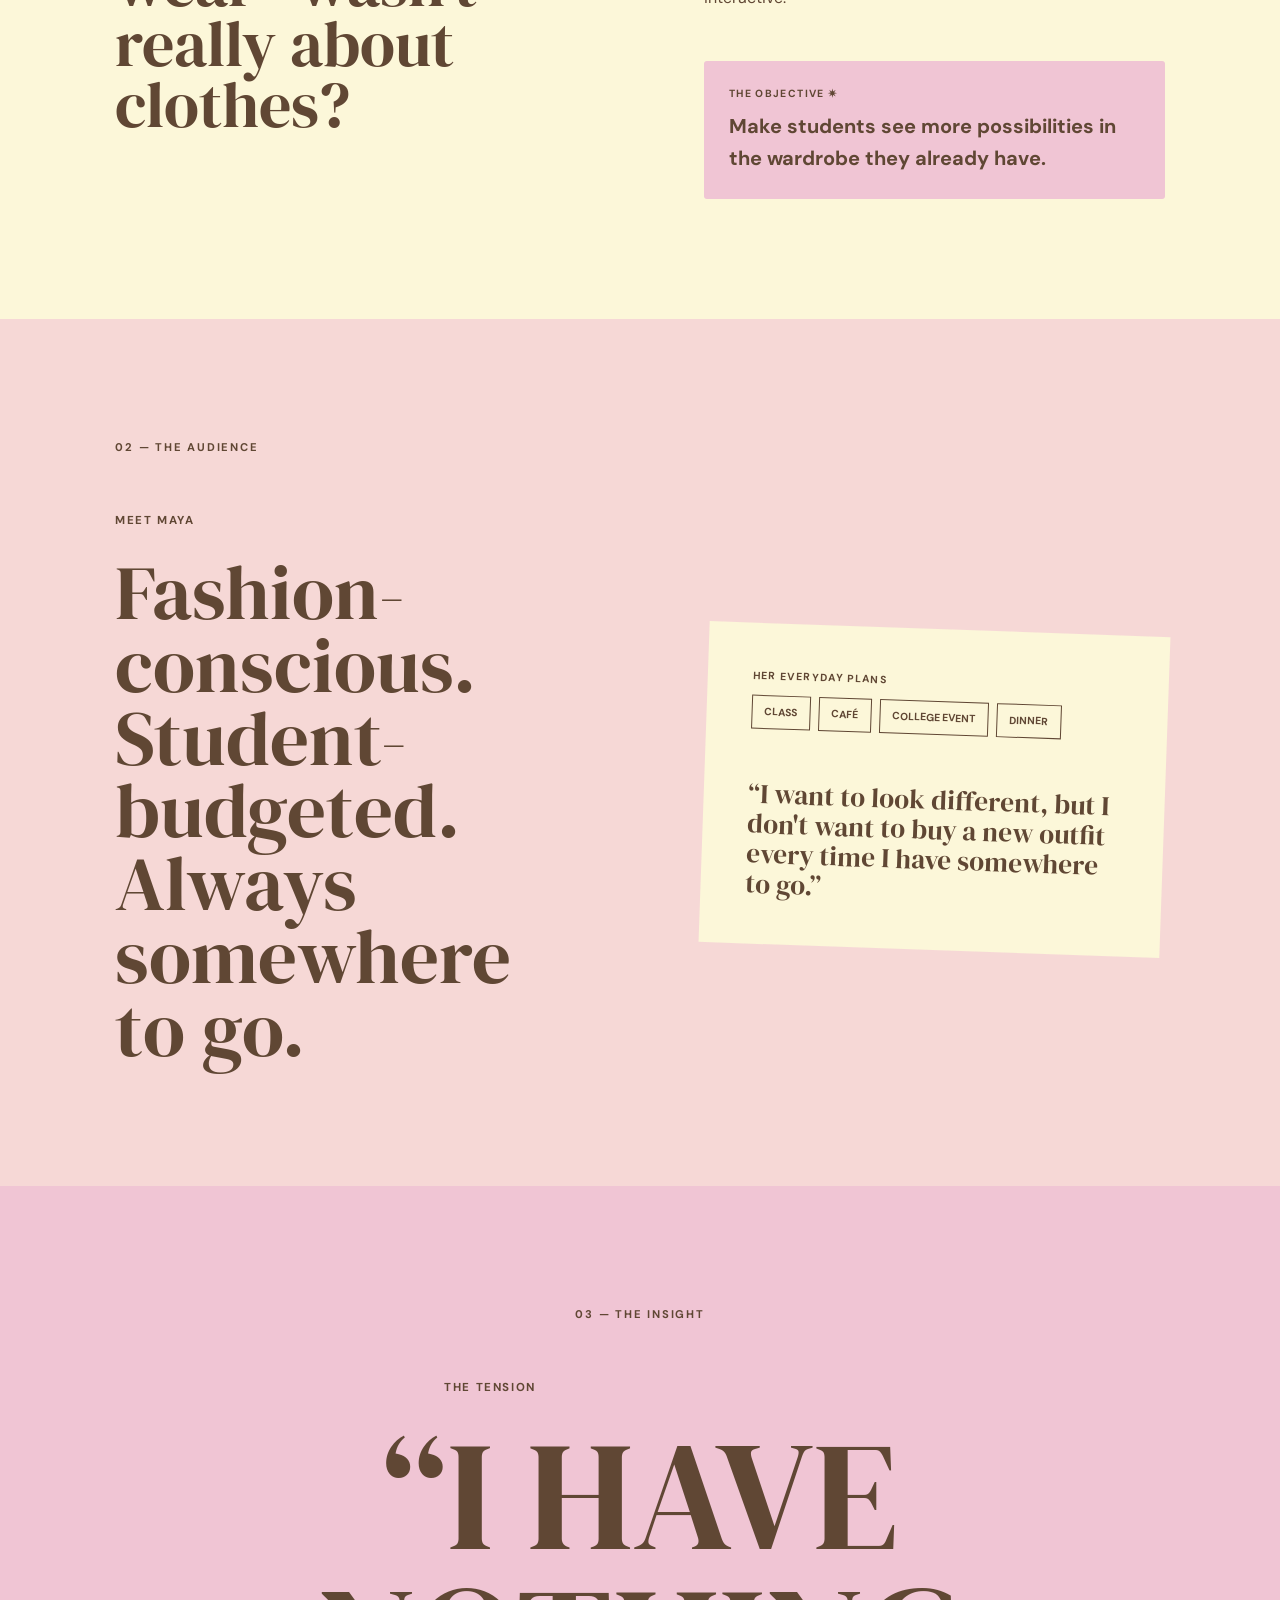
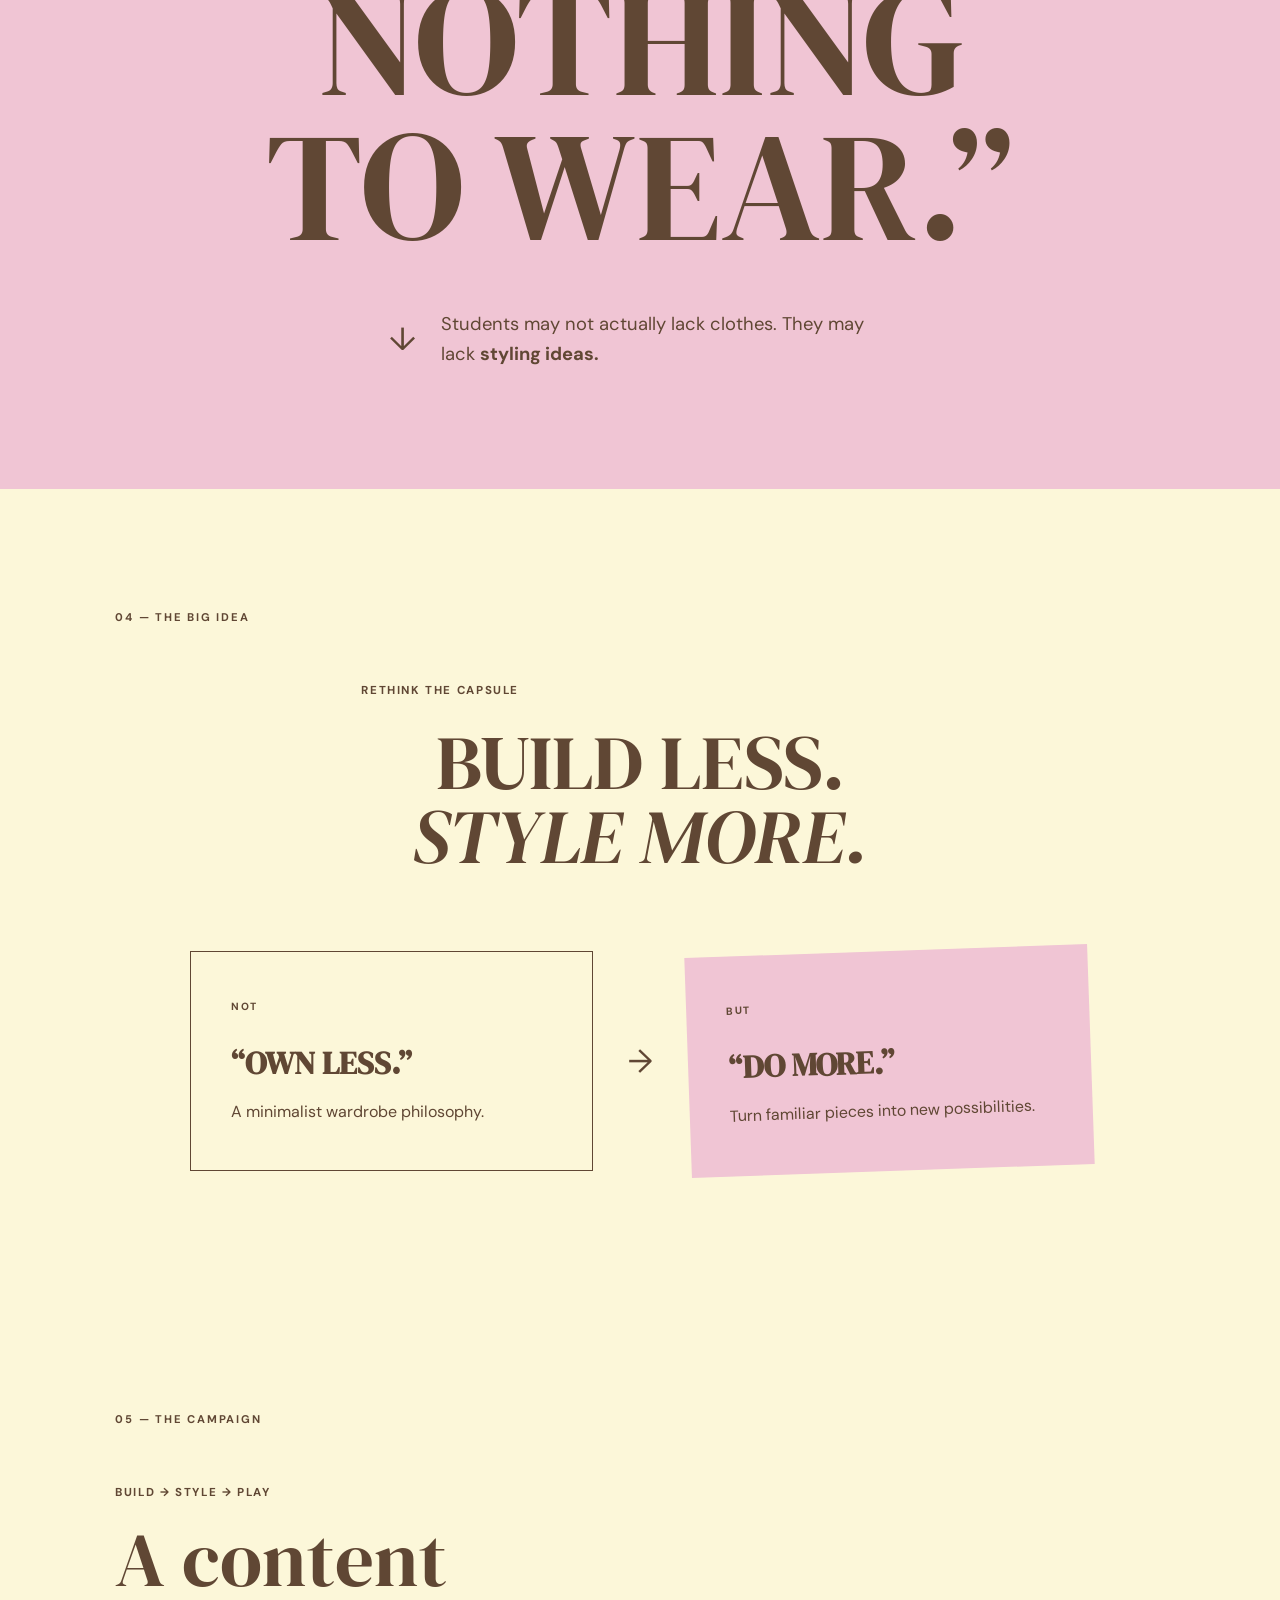
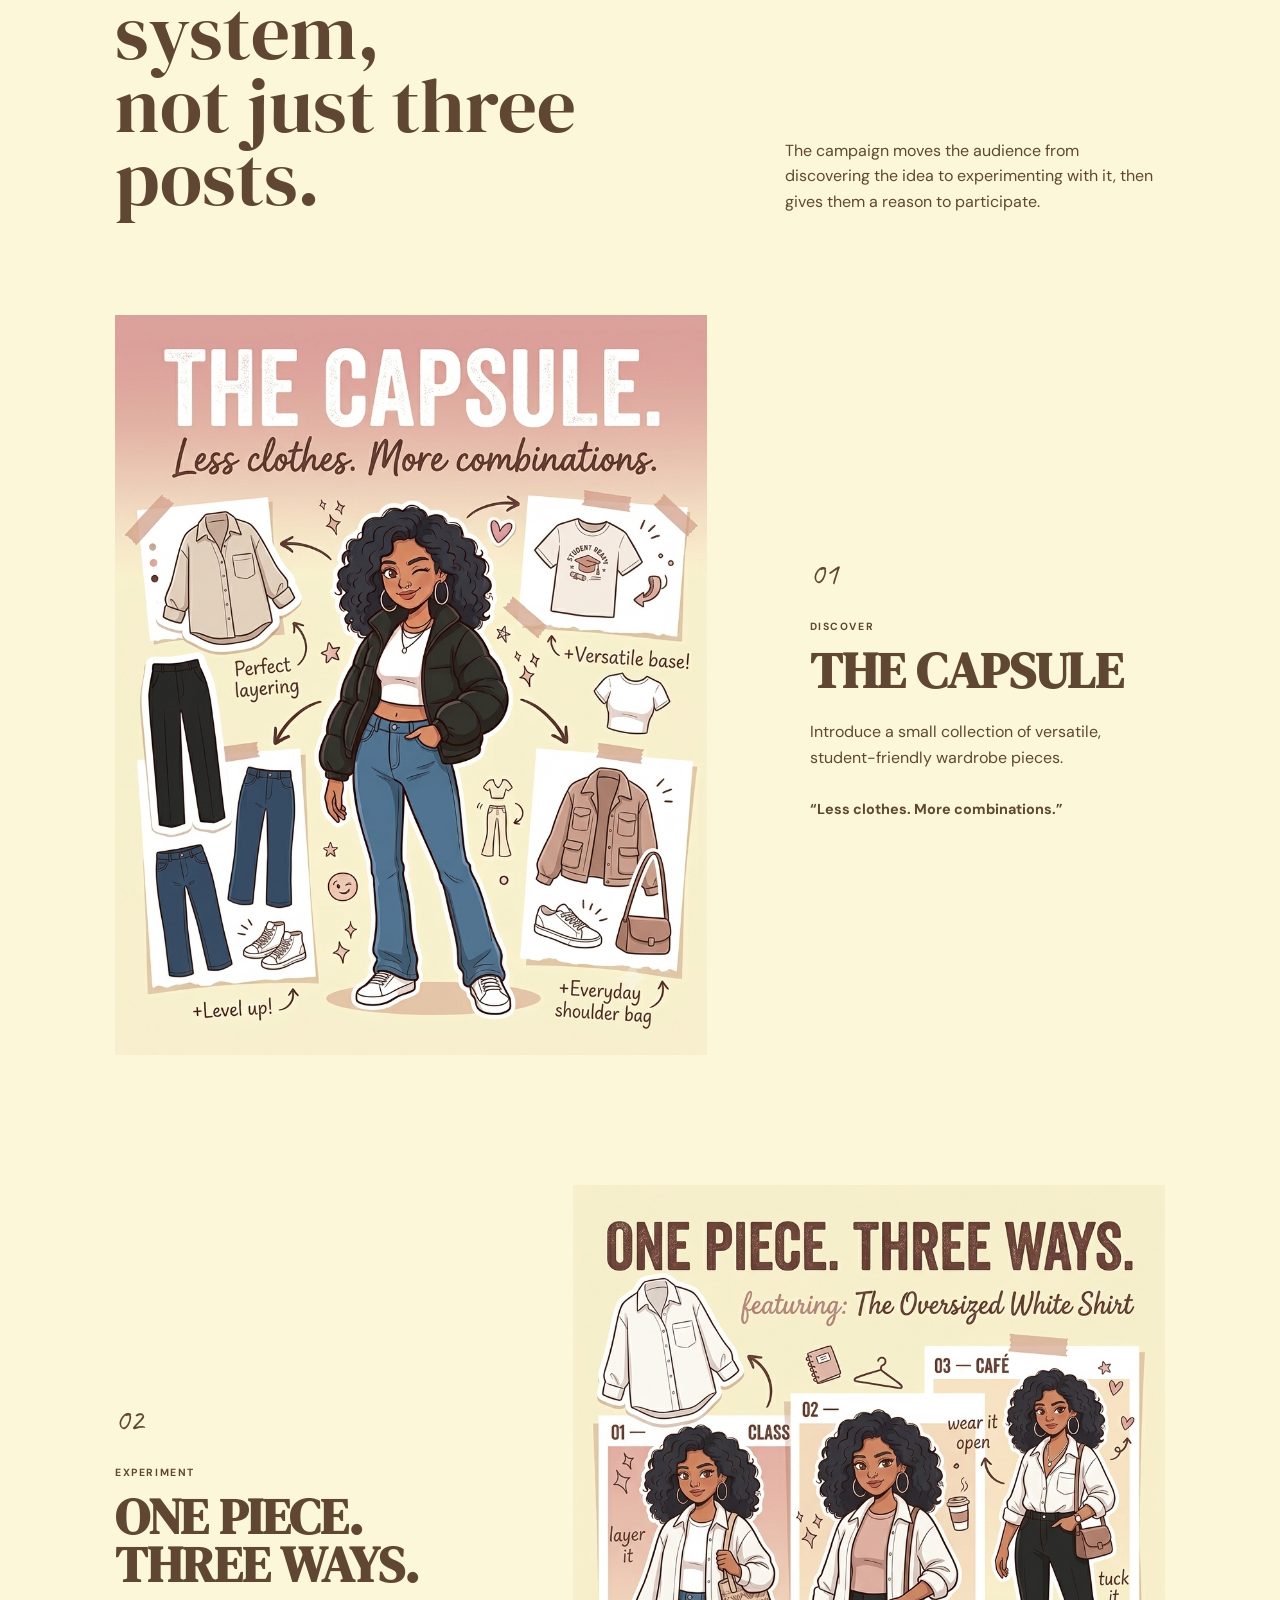
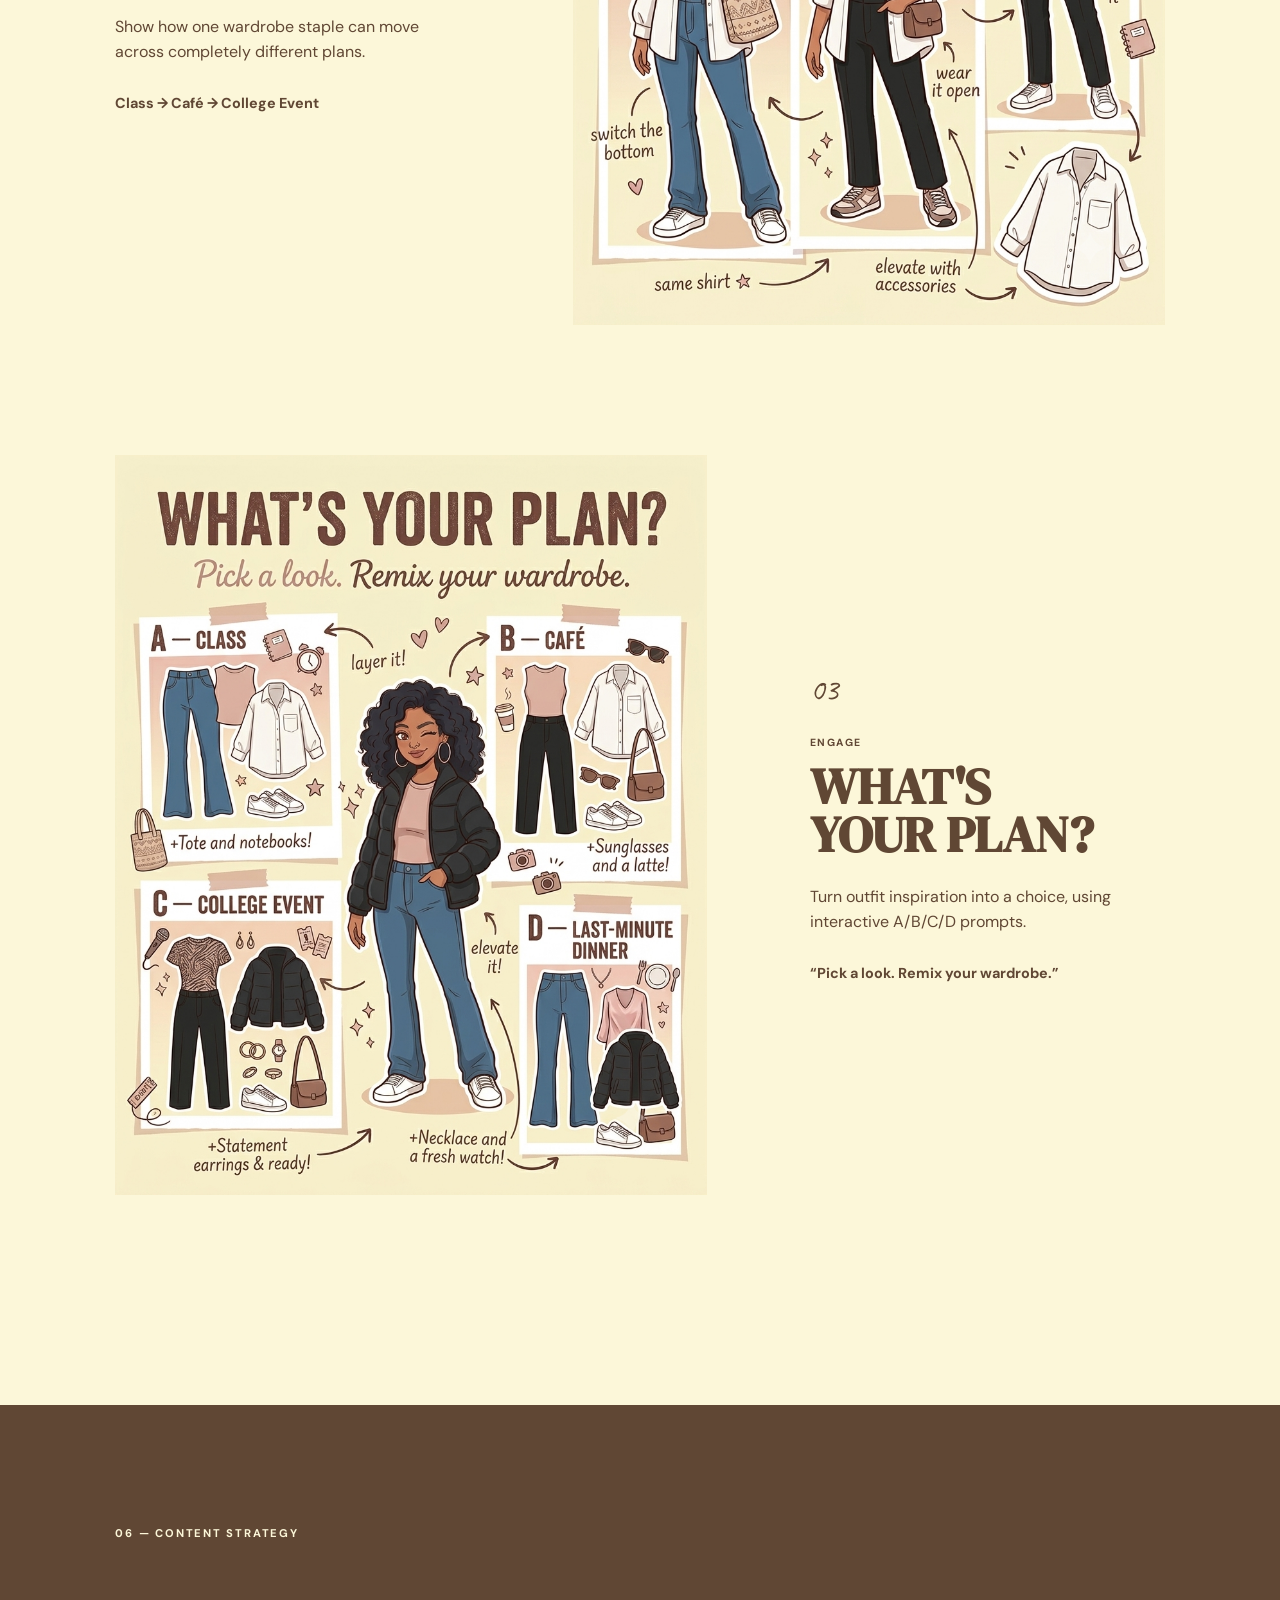
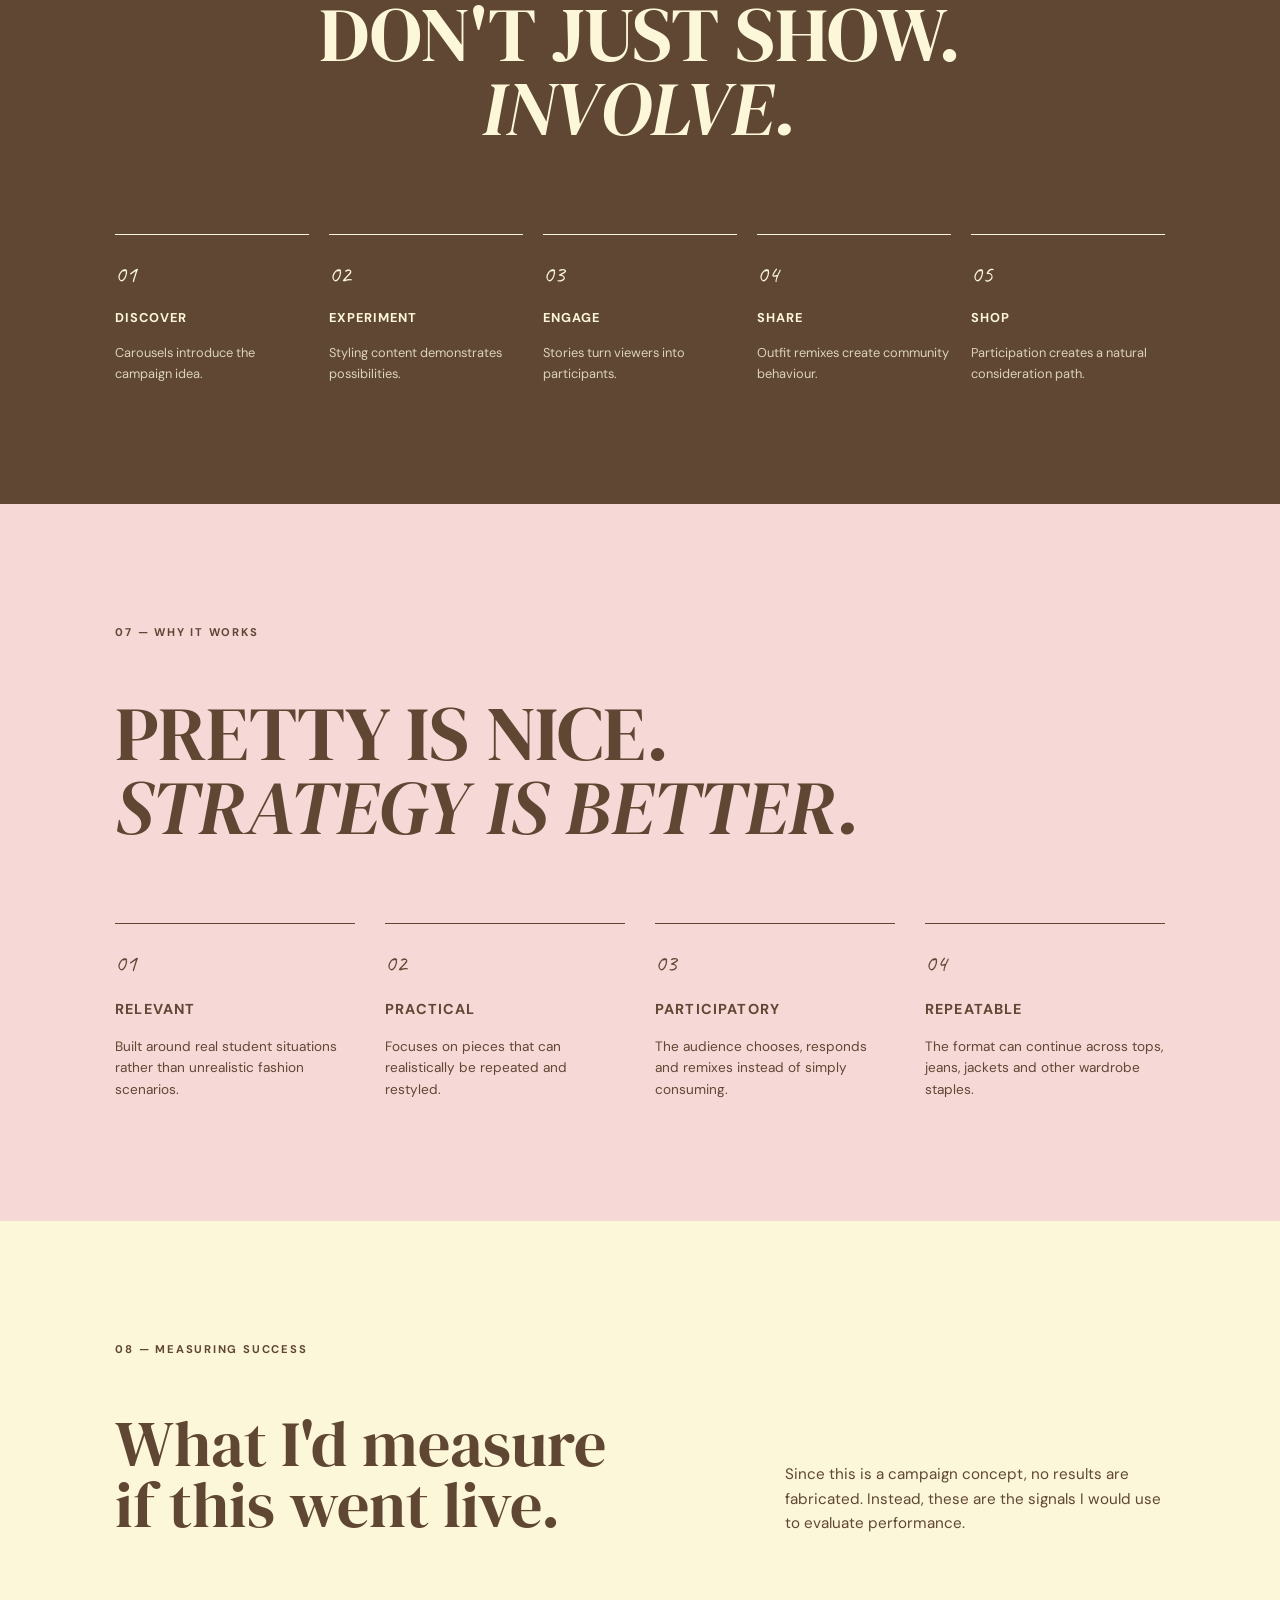
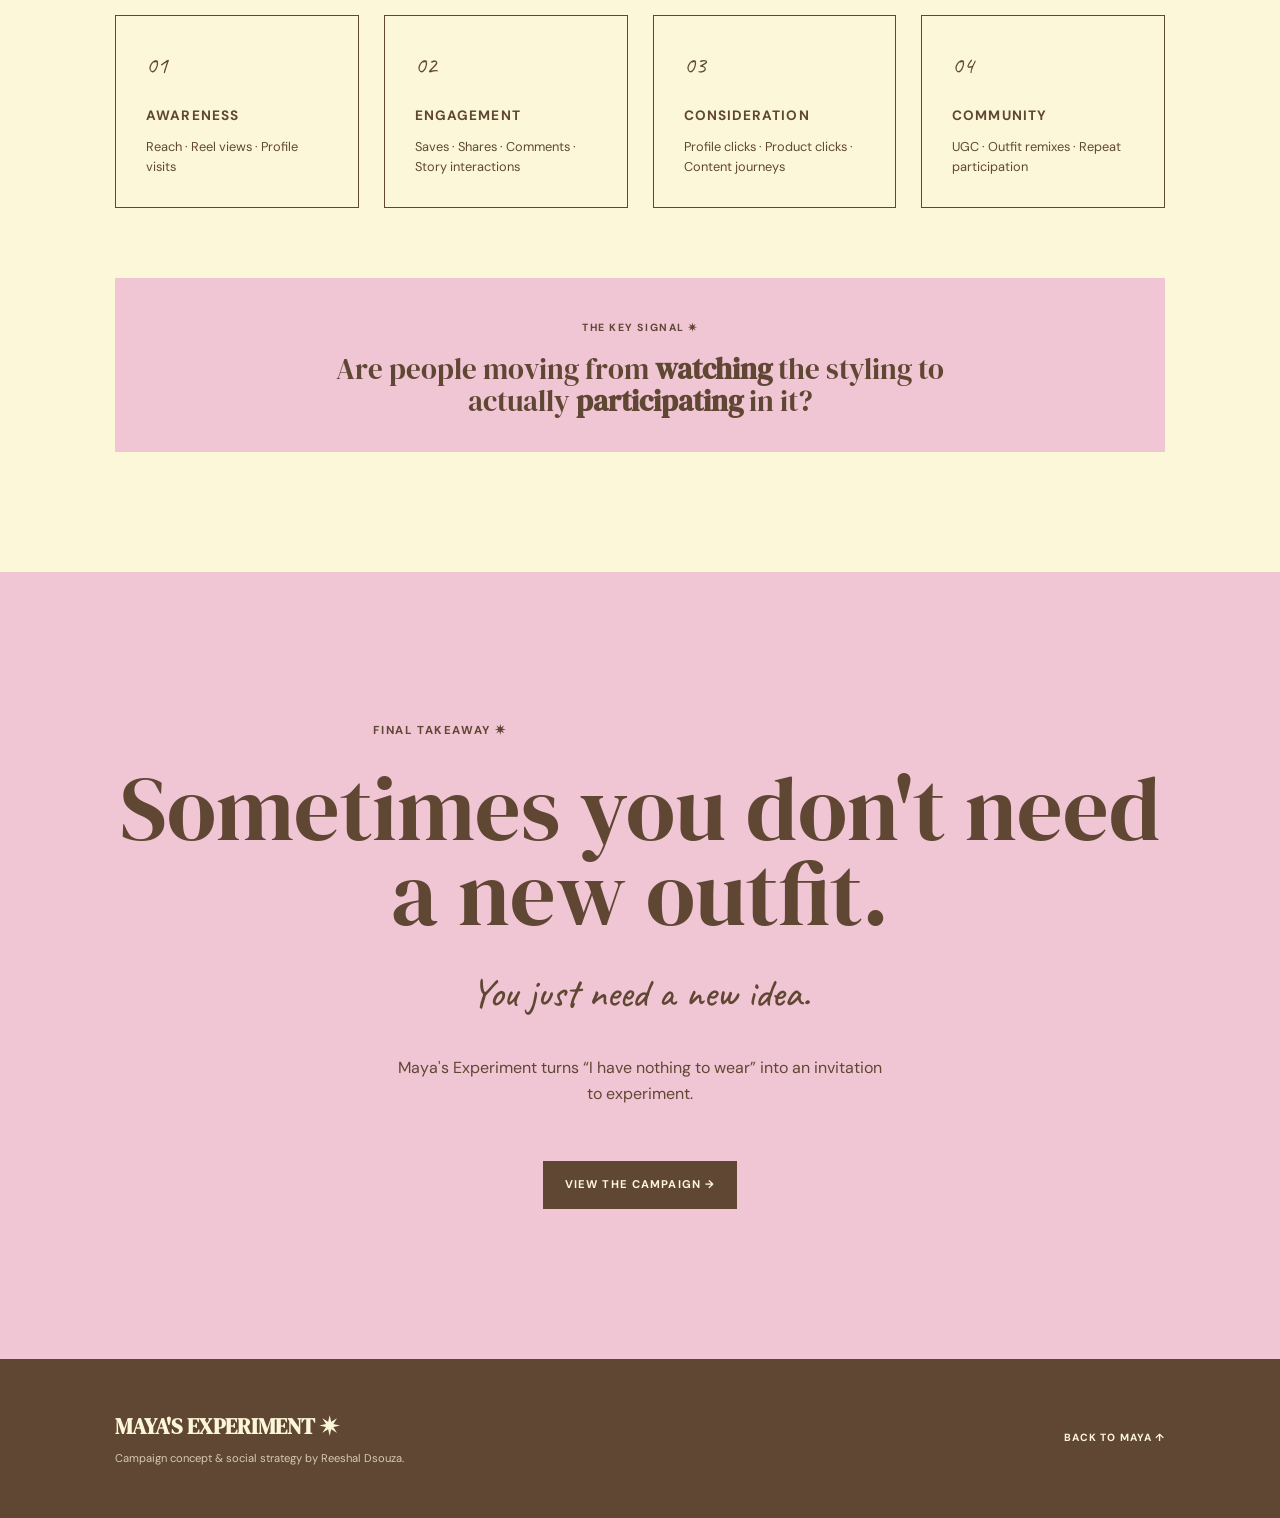
==== commit 5875aa5b: "Update maya-case-study.html" ====
--- a/maya-case-study.html
+++ b/maya-case-study.html
@@ -53,7 +53,7 @@
 
     <div class="hero-visual">
       <div class="pink-shape"></div>
-      <img src="images/maya.png" alt="Maya illustration">
+      <img src="maya.png" alt="Maya illustration">
       <span class="scribble">let's experiment ✷</span>
     </div>
 
@@ -274,7 +274,7 @@
     <article class="campaign-card">
 
       <div class="campaign-image">
-        <img src="images/capsule.png" alt="The Capsule campaign">
+        <img src="capsule.png" alt="The Capsule campaign">
       </div>
 
       <div class="campaign-info">
@@ -301,7 +301,7 @@
     <article class="campaign-card reverse">
 
       <div class="campaign-image">
-        <img src="images/three_ways.png"
+        <img src="three_ways.png"
              alt="One Piece Three Ways campaign">
       </div>
 
@@ -329,7 +329,7 @@
     <article class="campaign-card">
 
       <div class="campaign-image">
-        <img src="images/plans.png"
+        <img src="plans.png"
              alt="What's Your Plan campaign">
       </div>
 
@@ -550,4 +550,4 @@
   </footer>
 
 </body>
-</html>+</html>
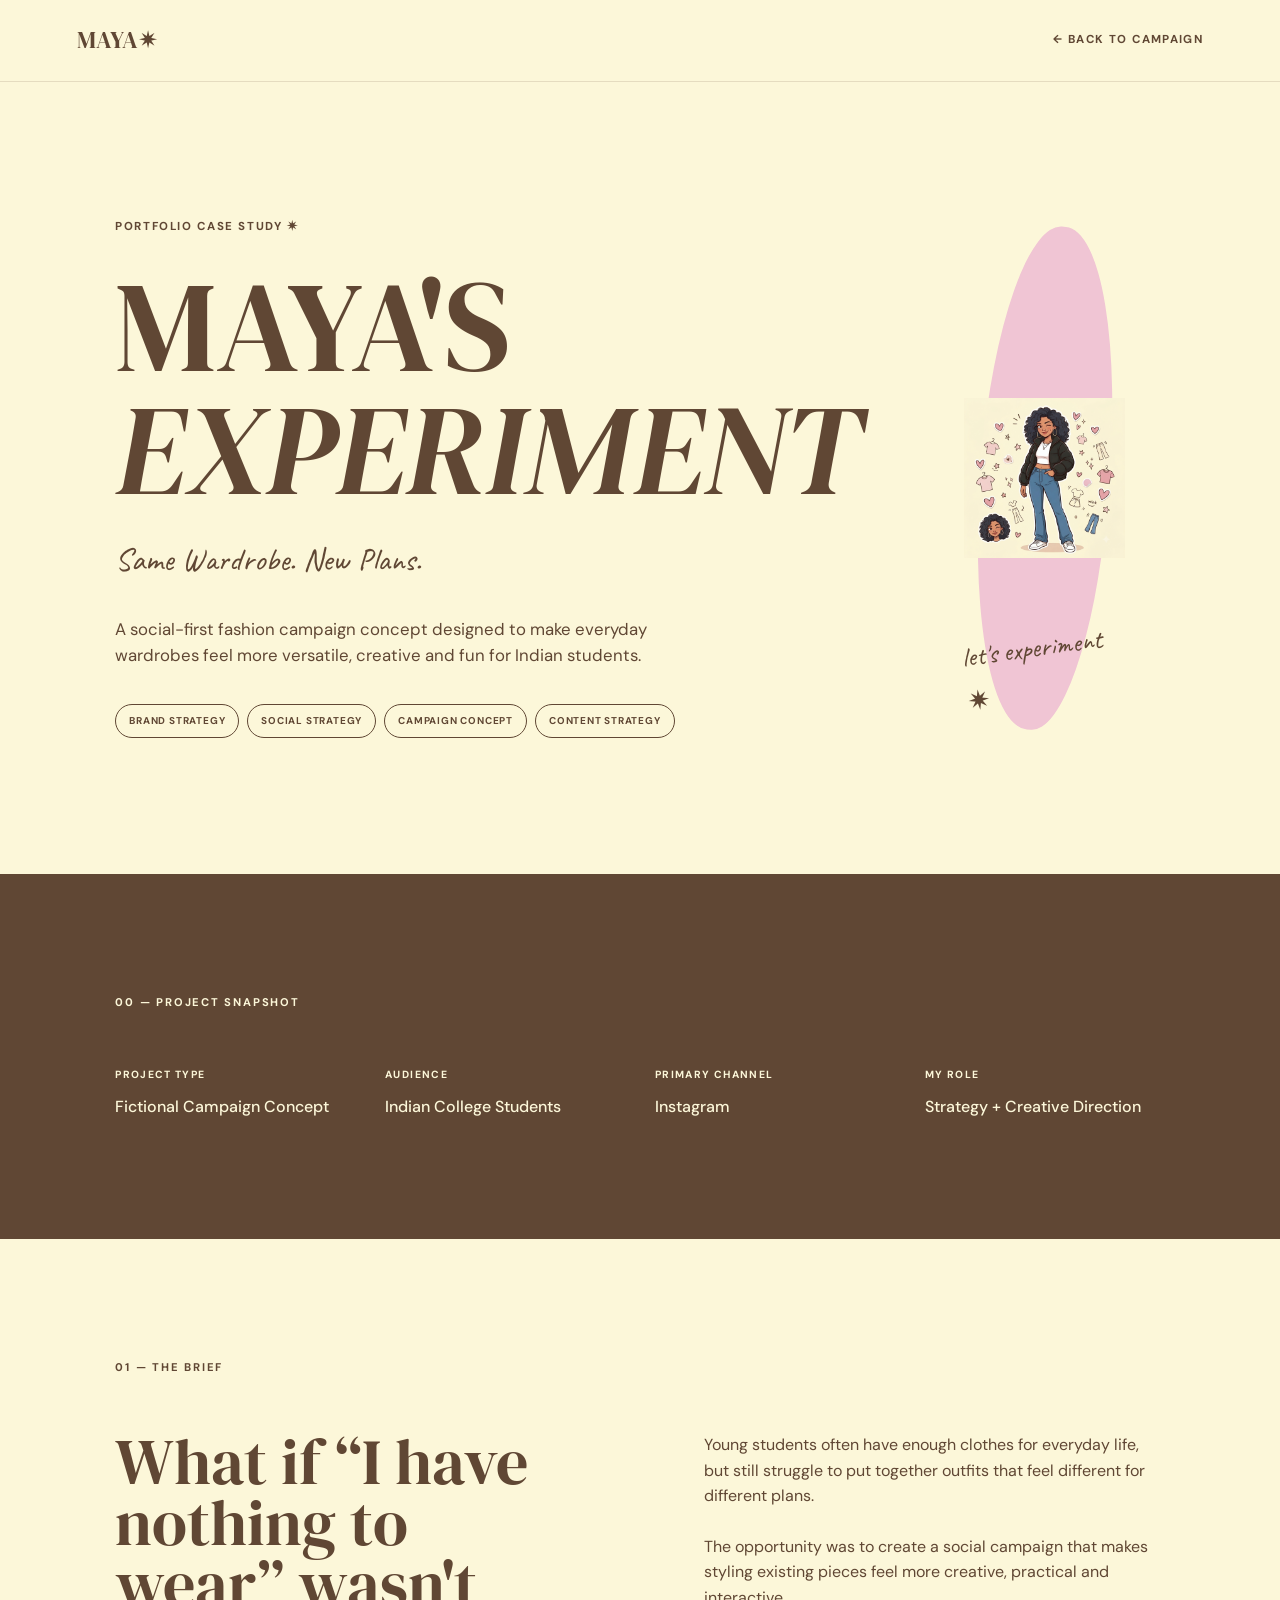
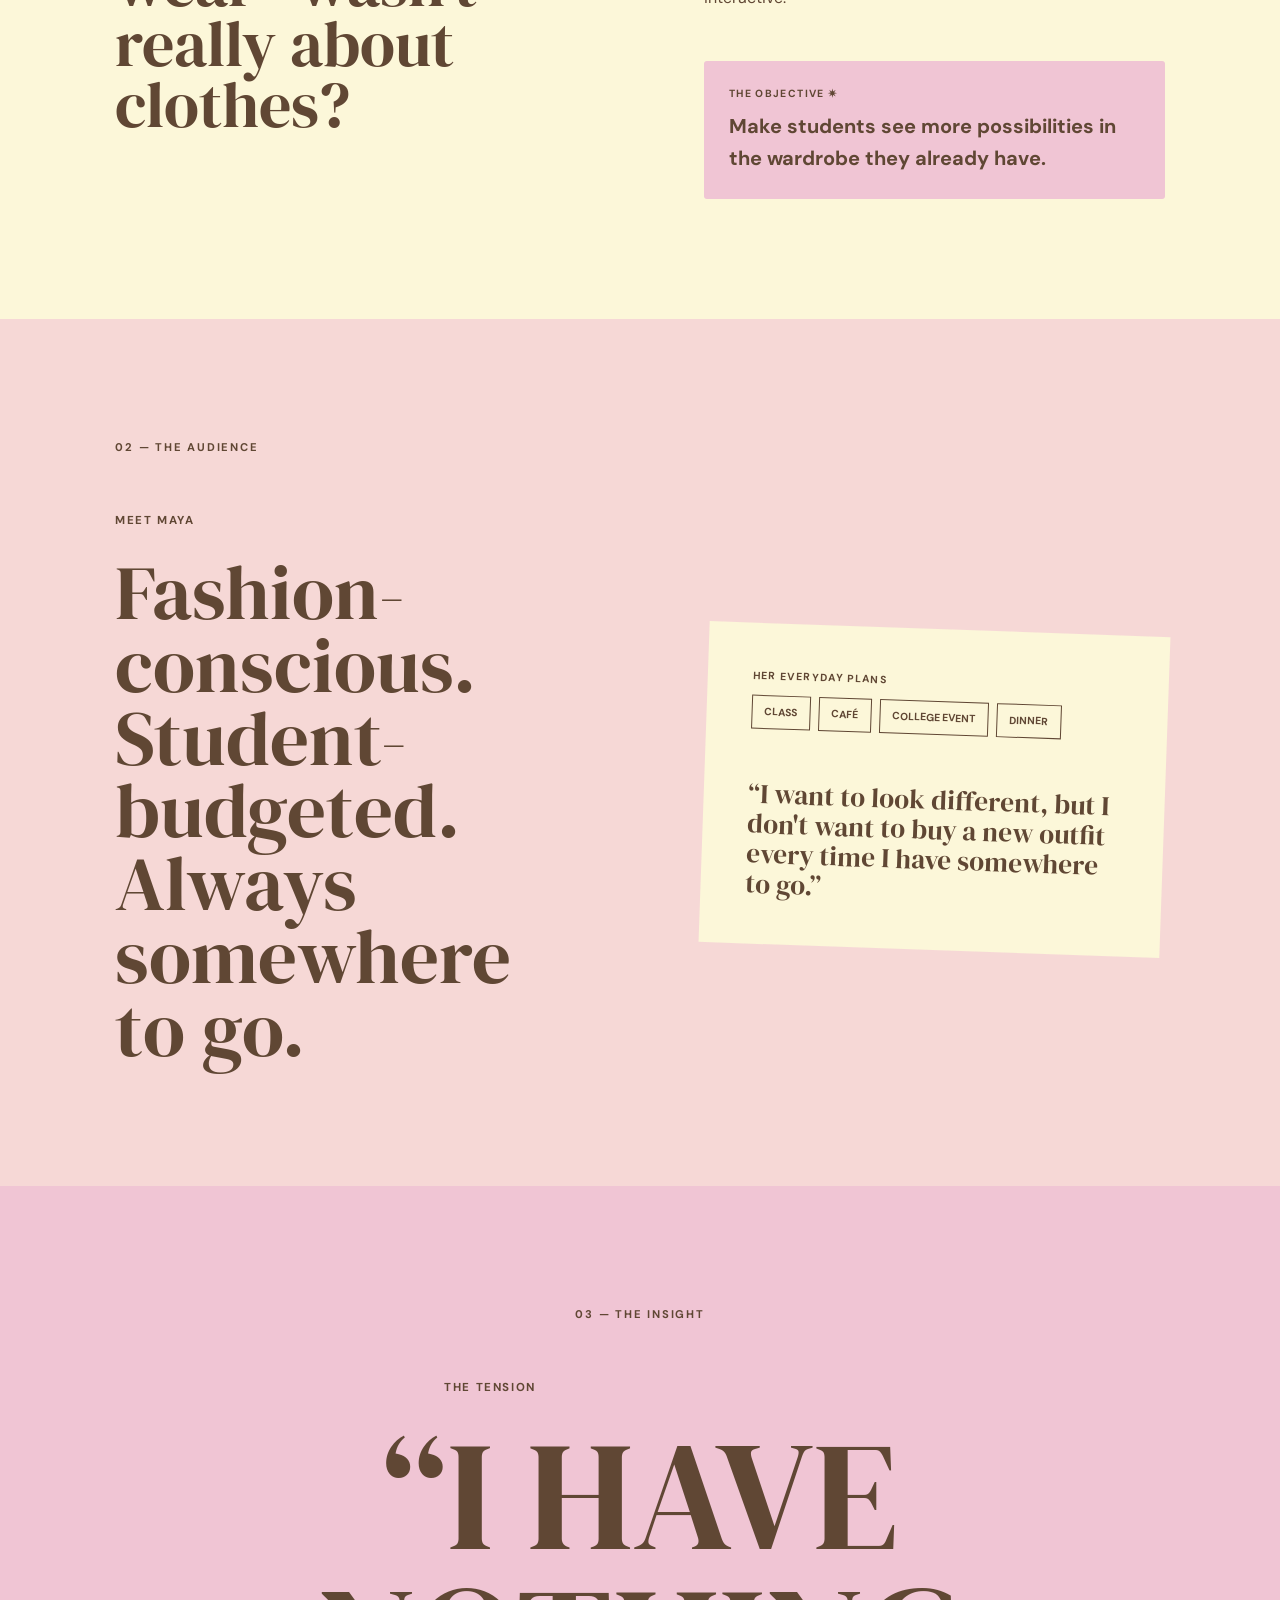
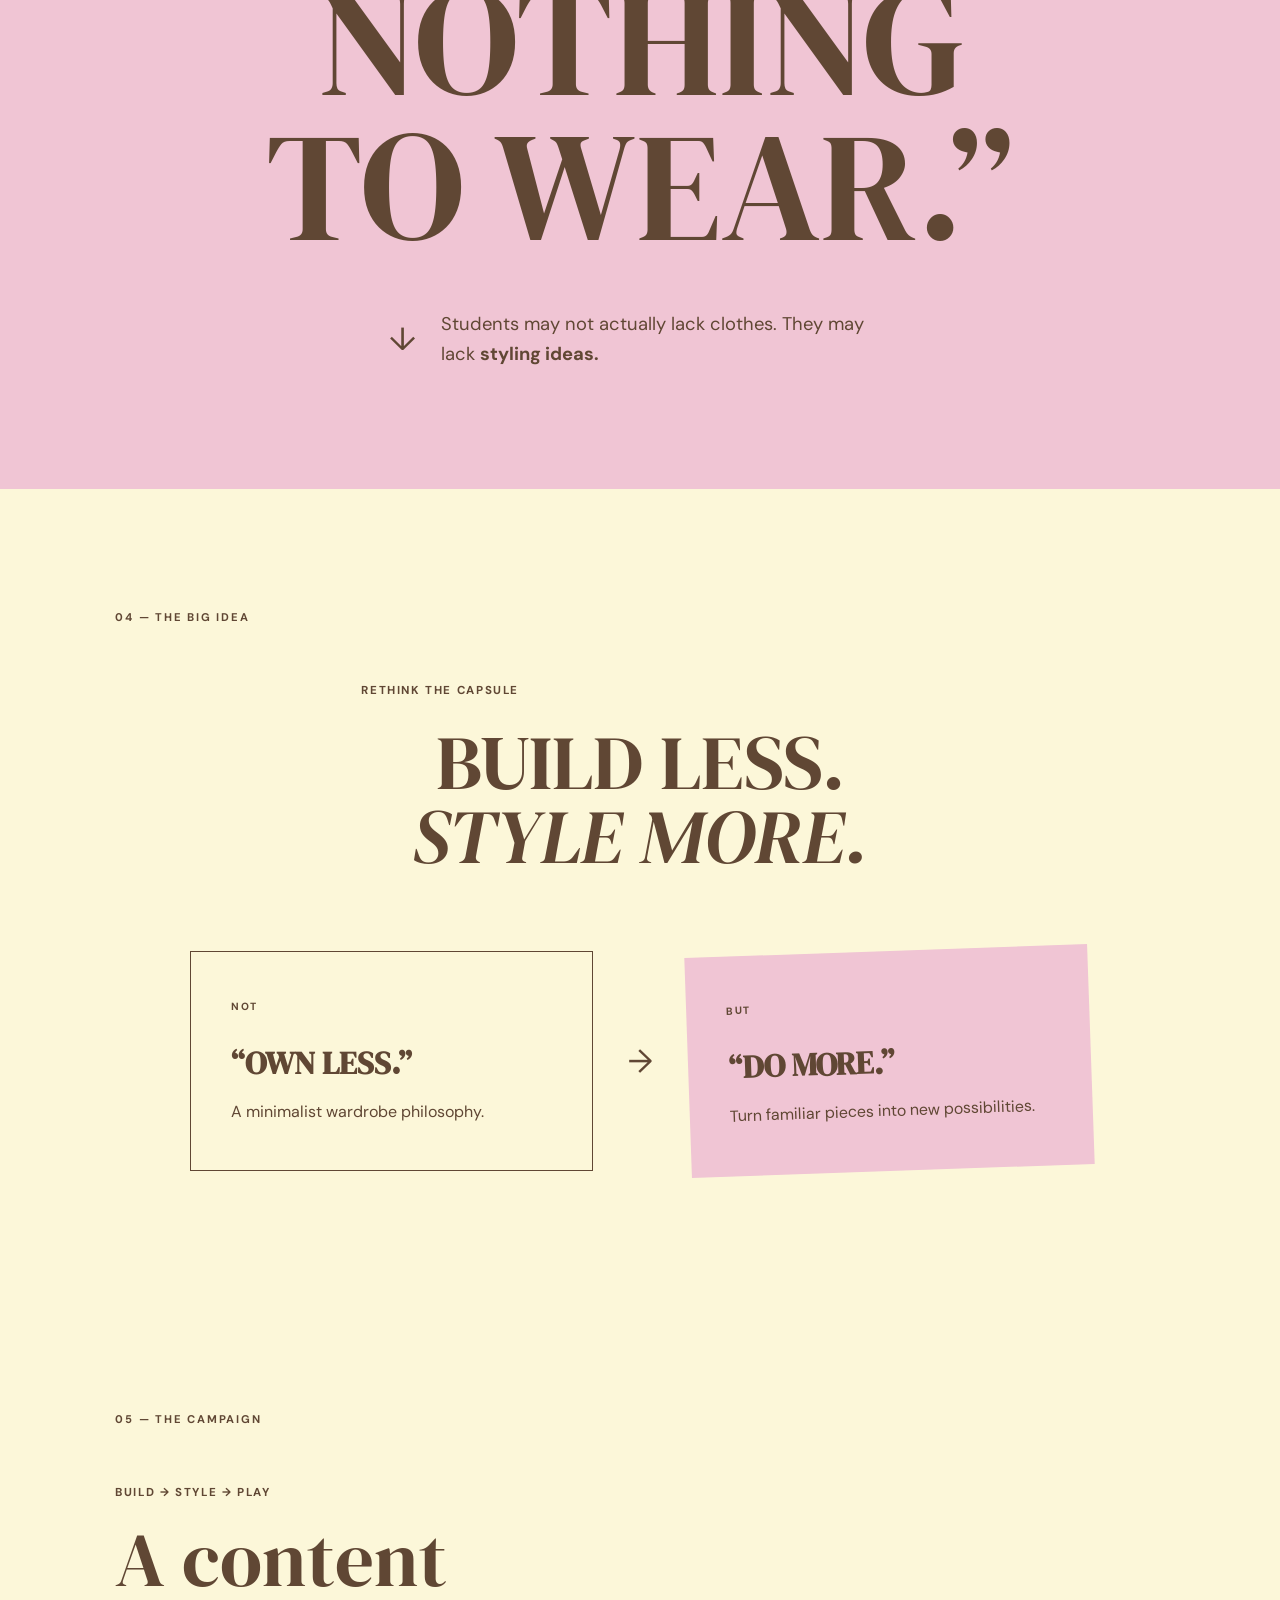
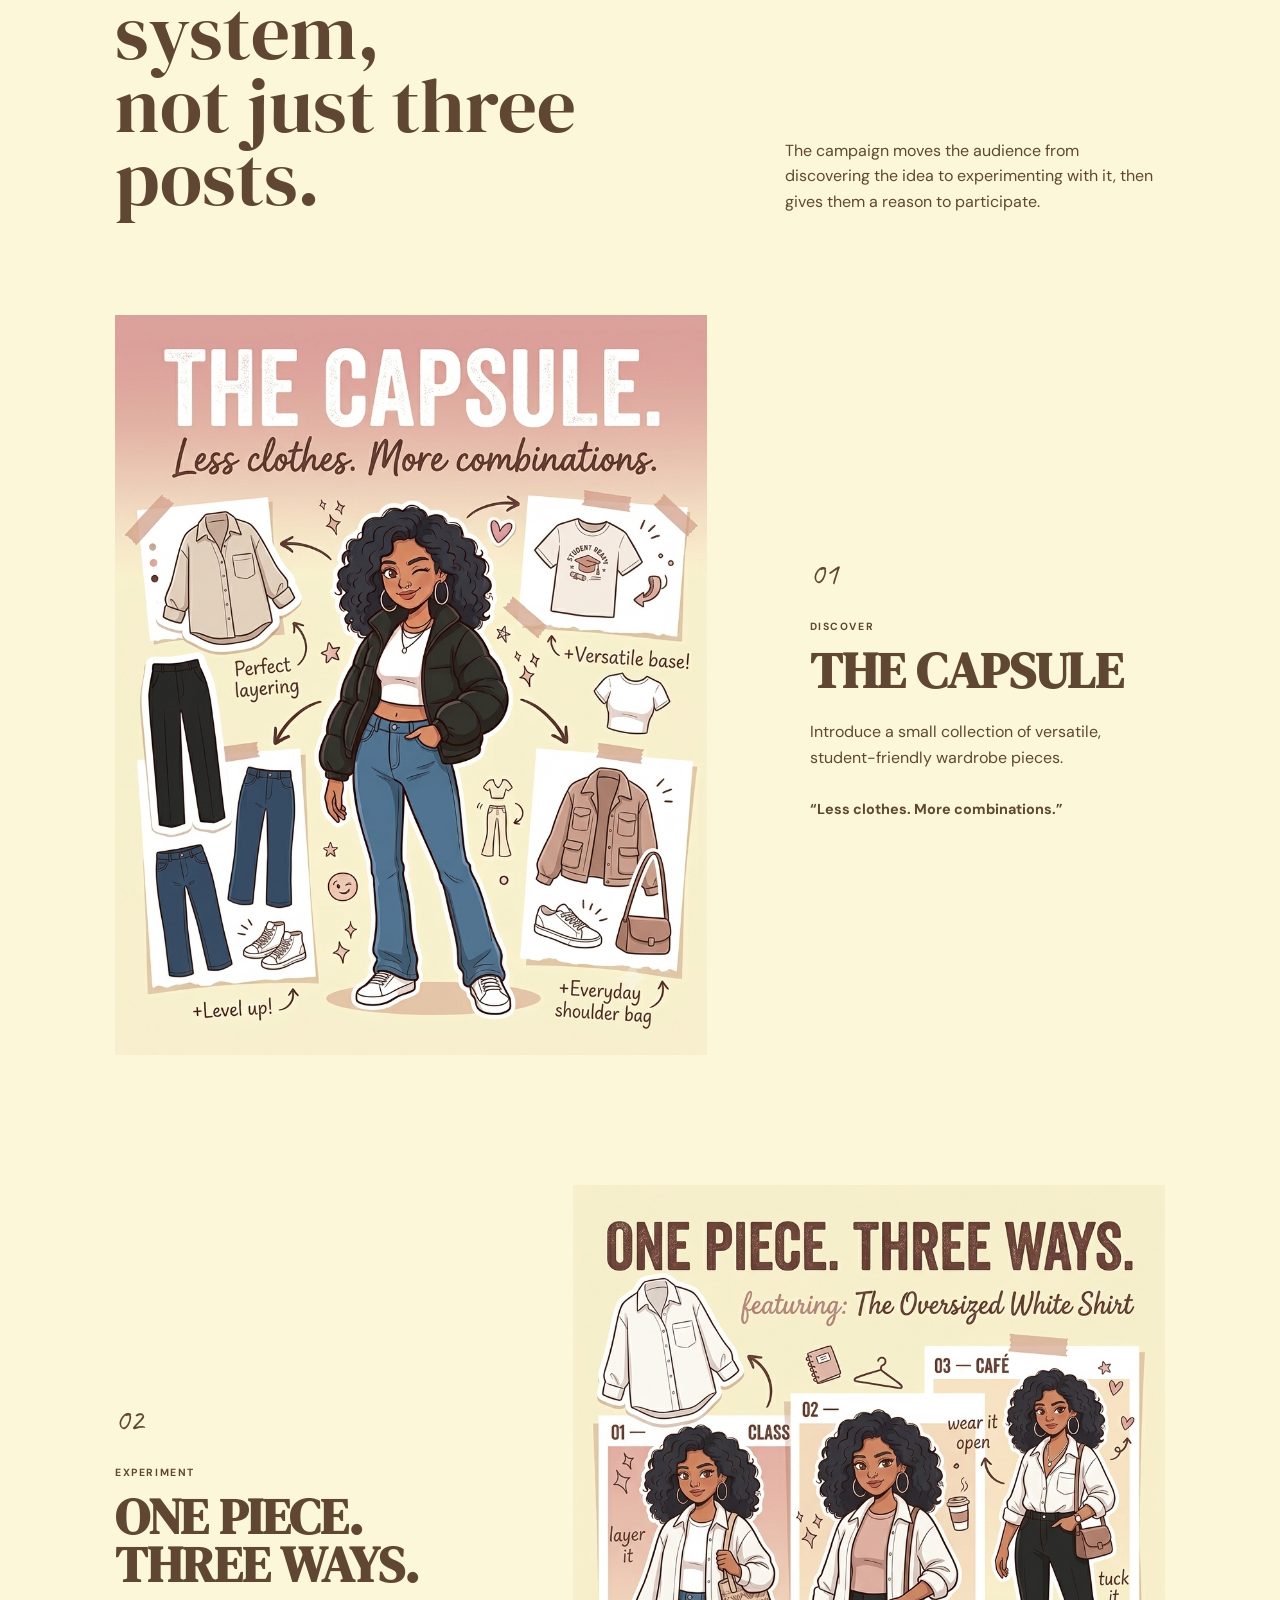
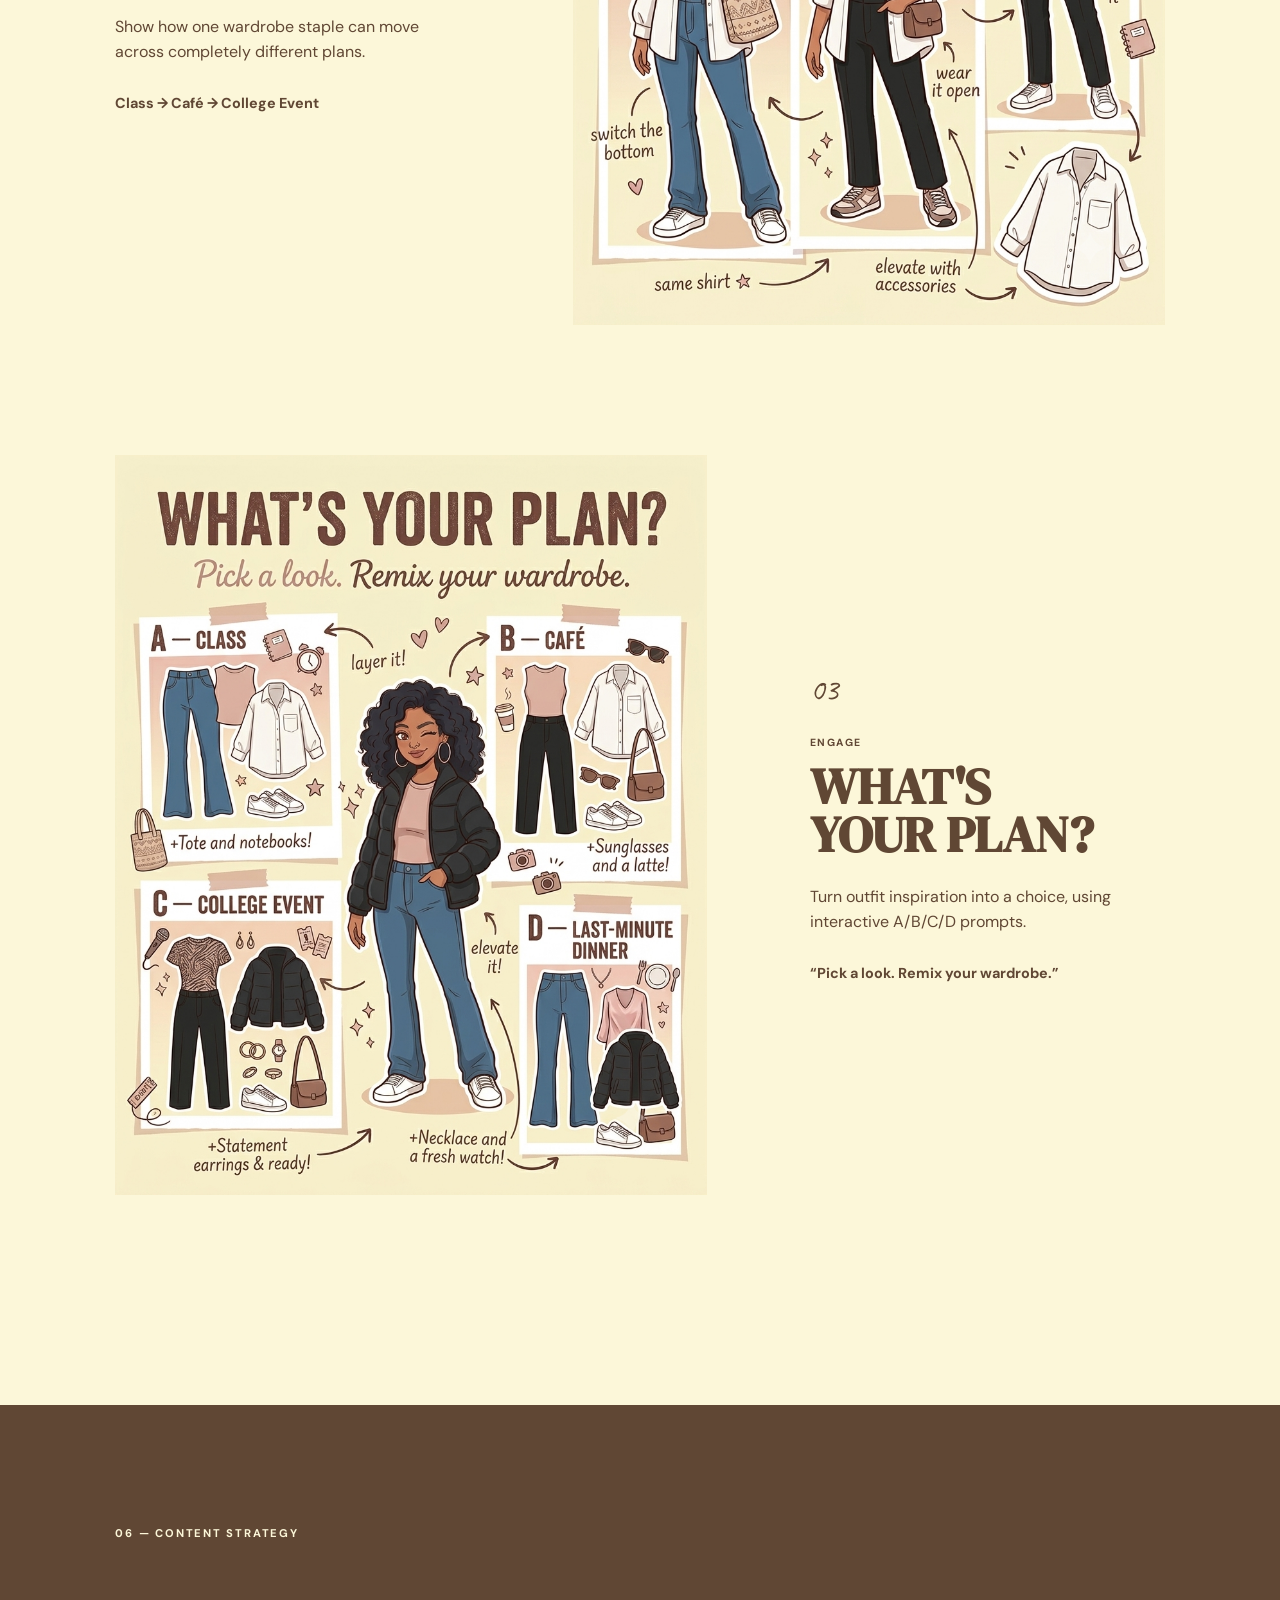
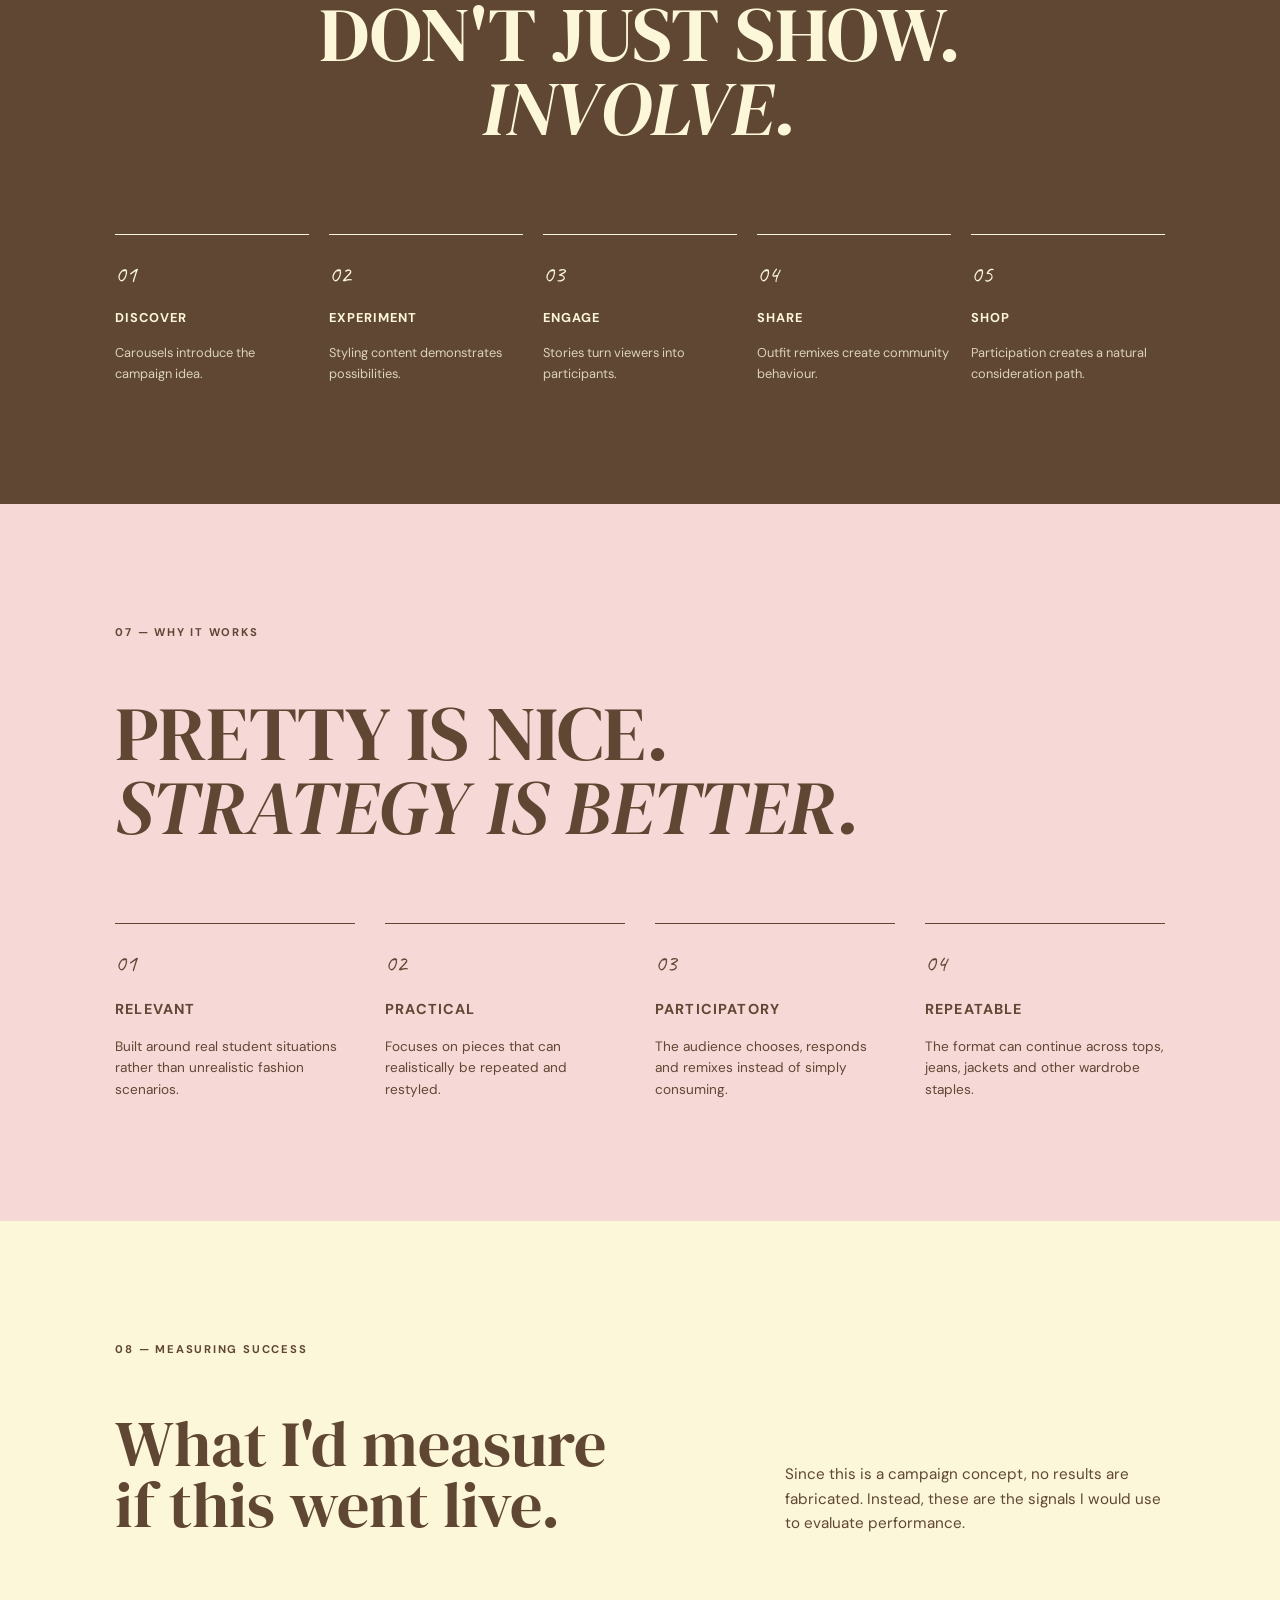
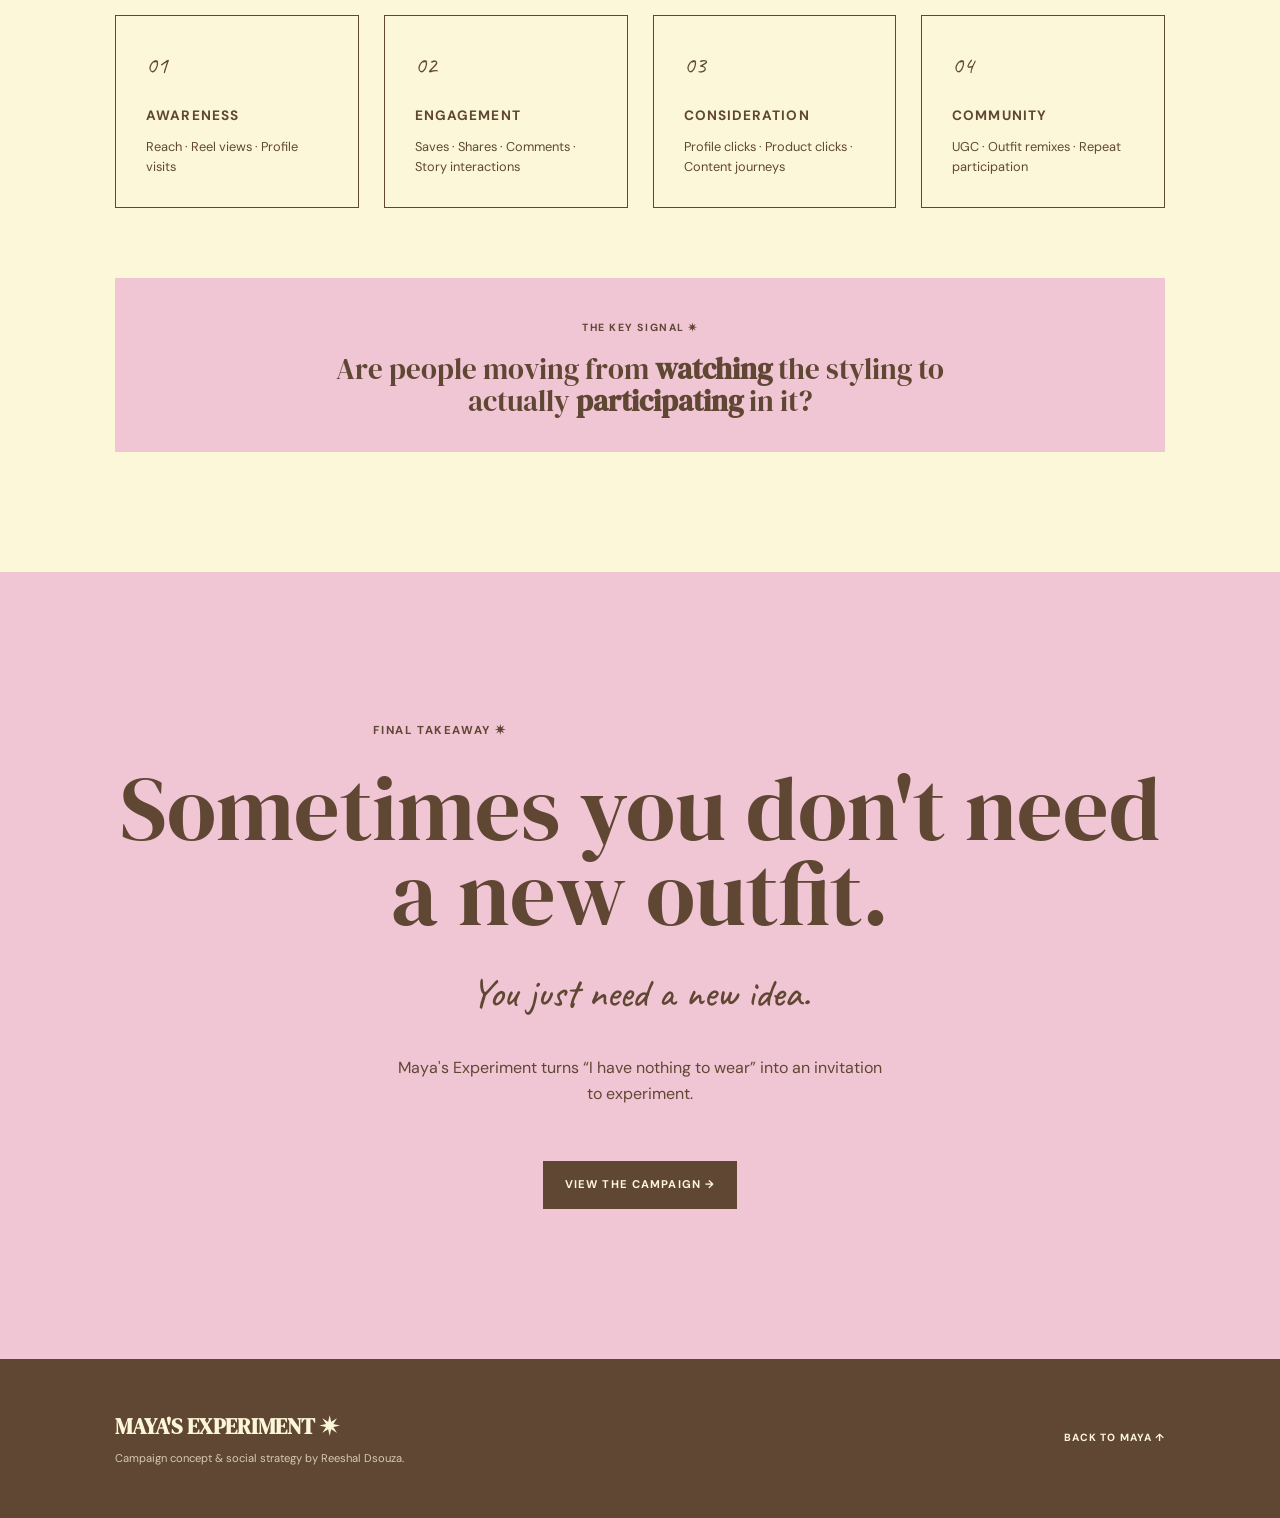
==== commit d2a6e254: "Update maya-case-study.html" ====
--- a/maya-case-study.html
+++ b/maya-case-study.html
@@ -53,7 +53,7 @@
 
     <div class="hero-visual">
       <div class="pink-shape"></div>
-      <img src="maya.png" alt="Maya illustration">
+      <img src="Maya.png" alt="Maya illustration">
       <span class="scribble">let's experiment ✷</span>
     </div>
 
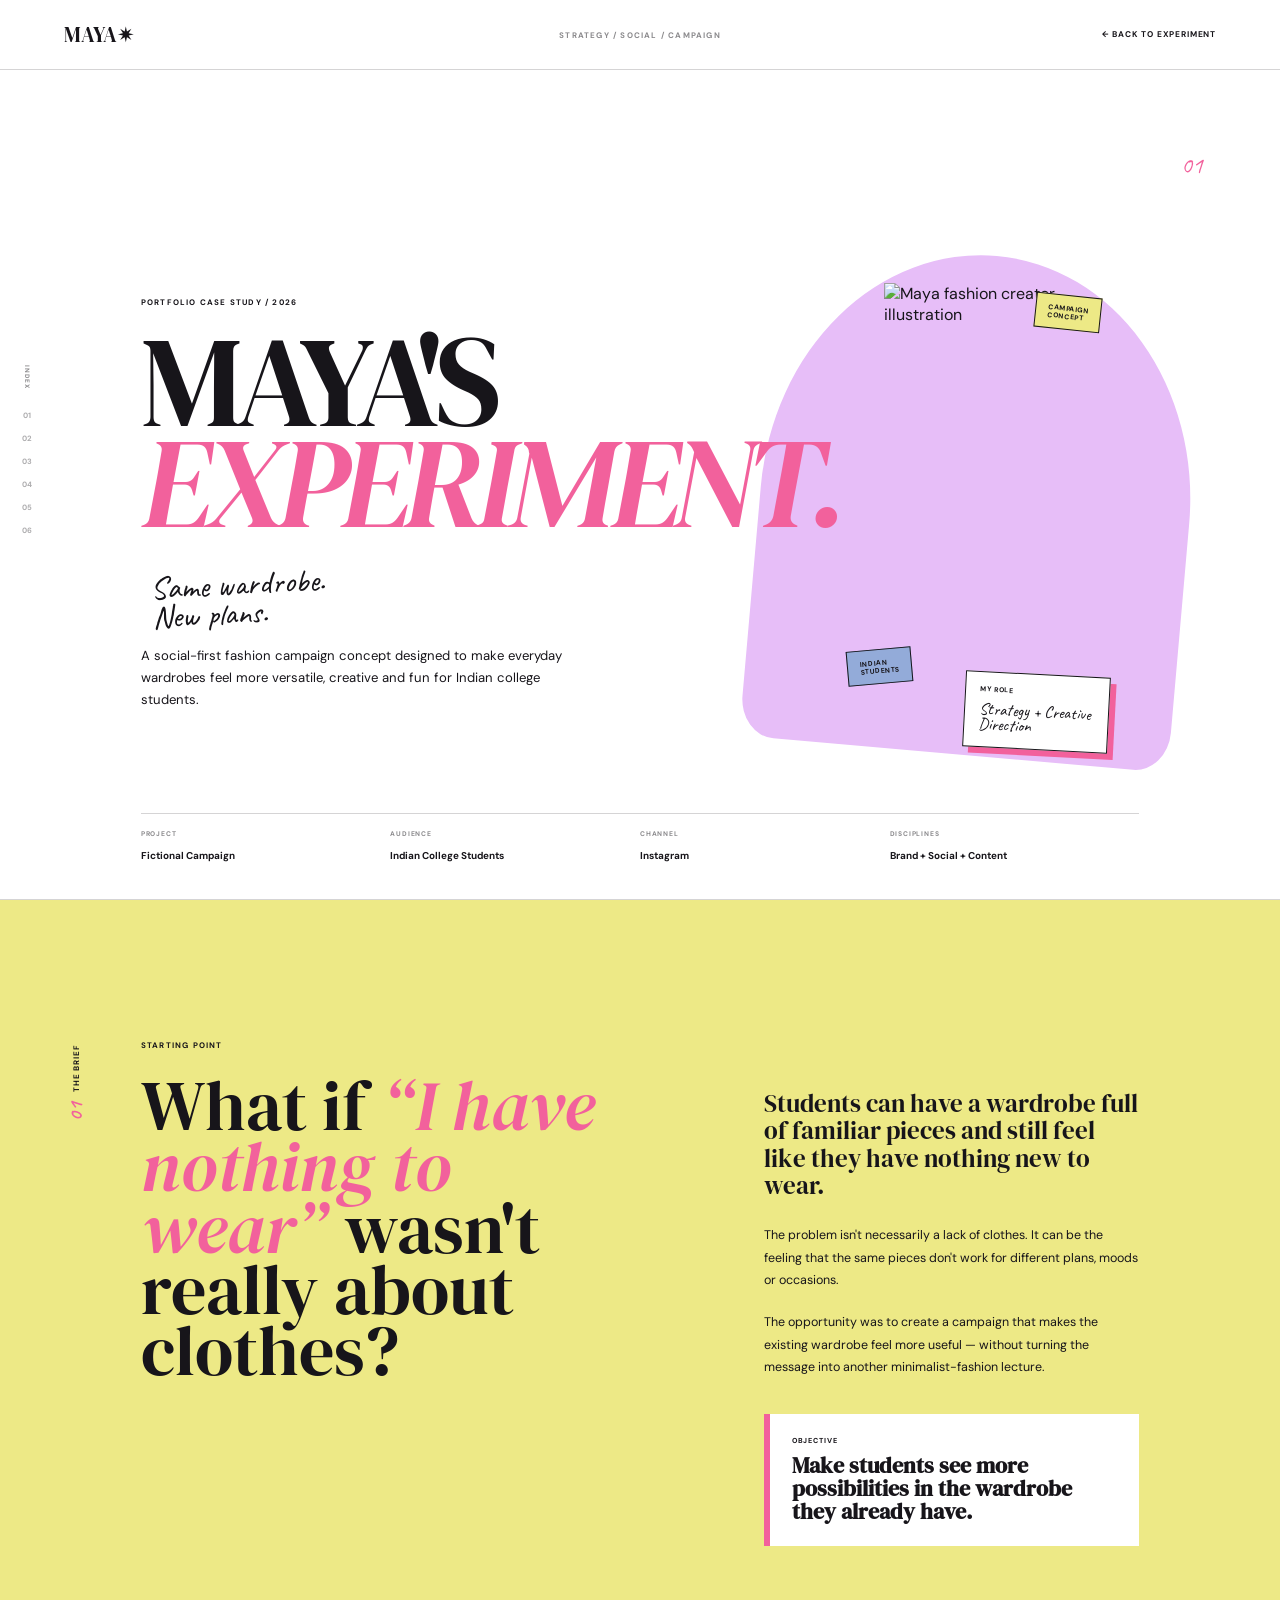
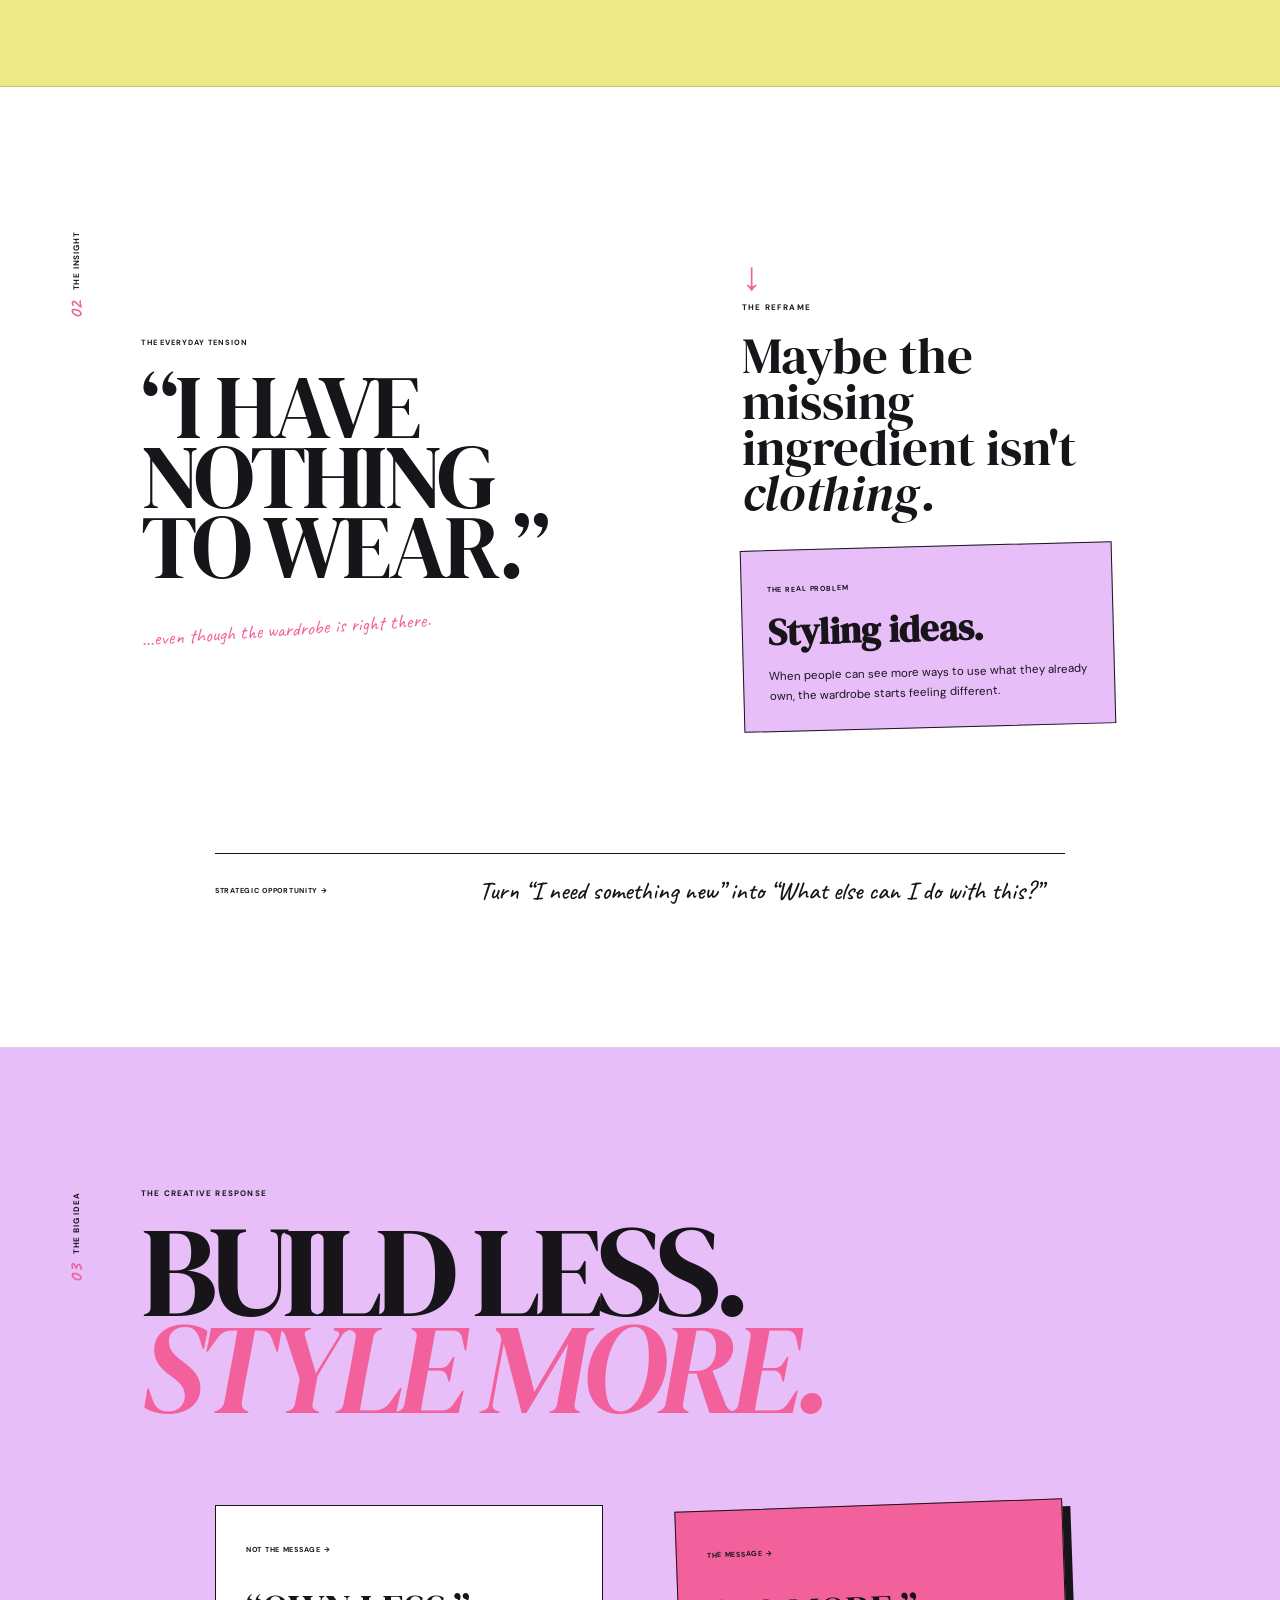
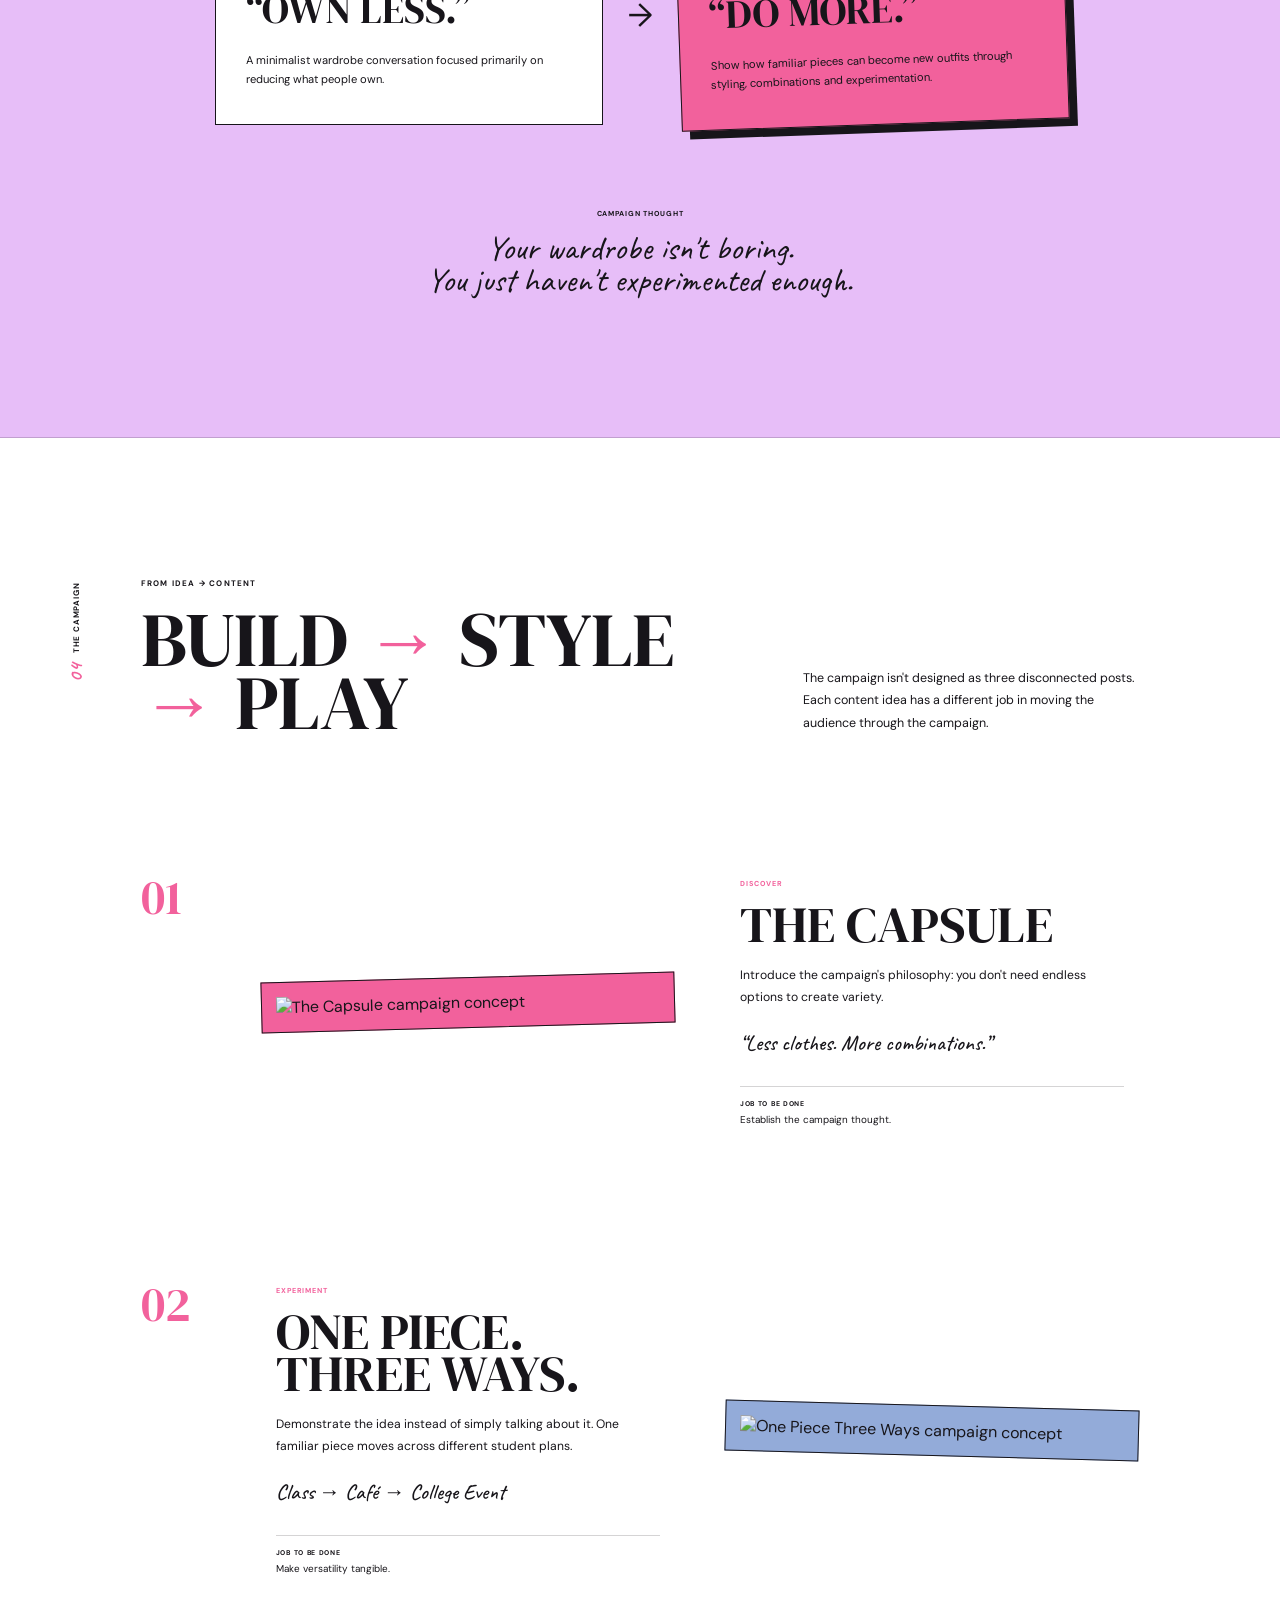
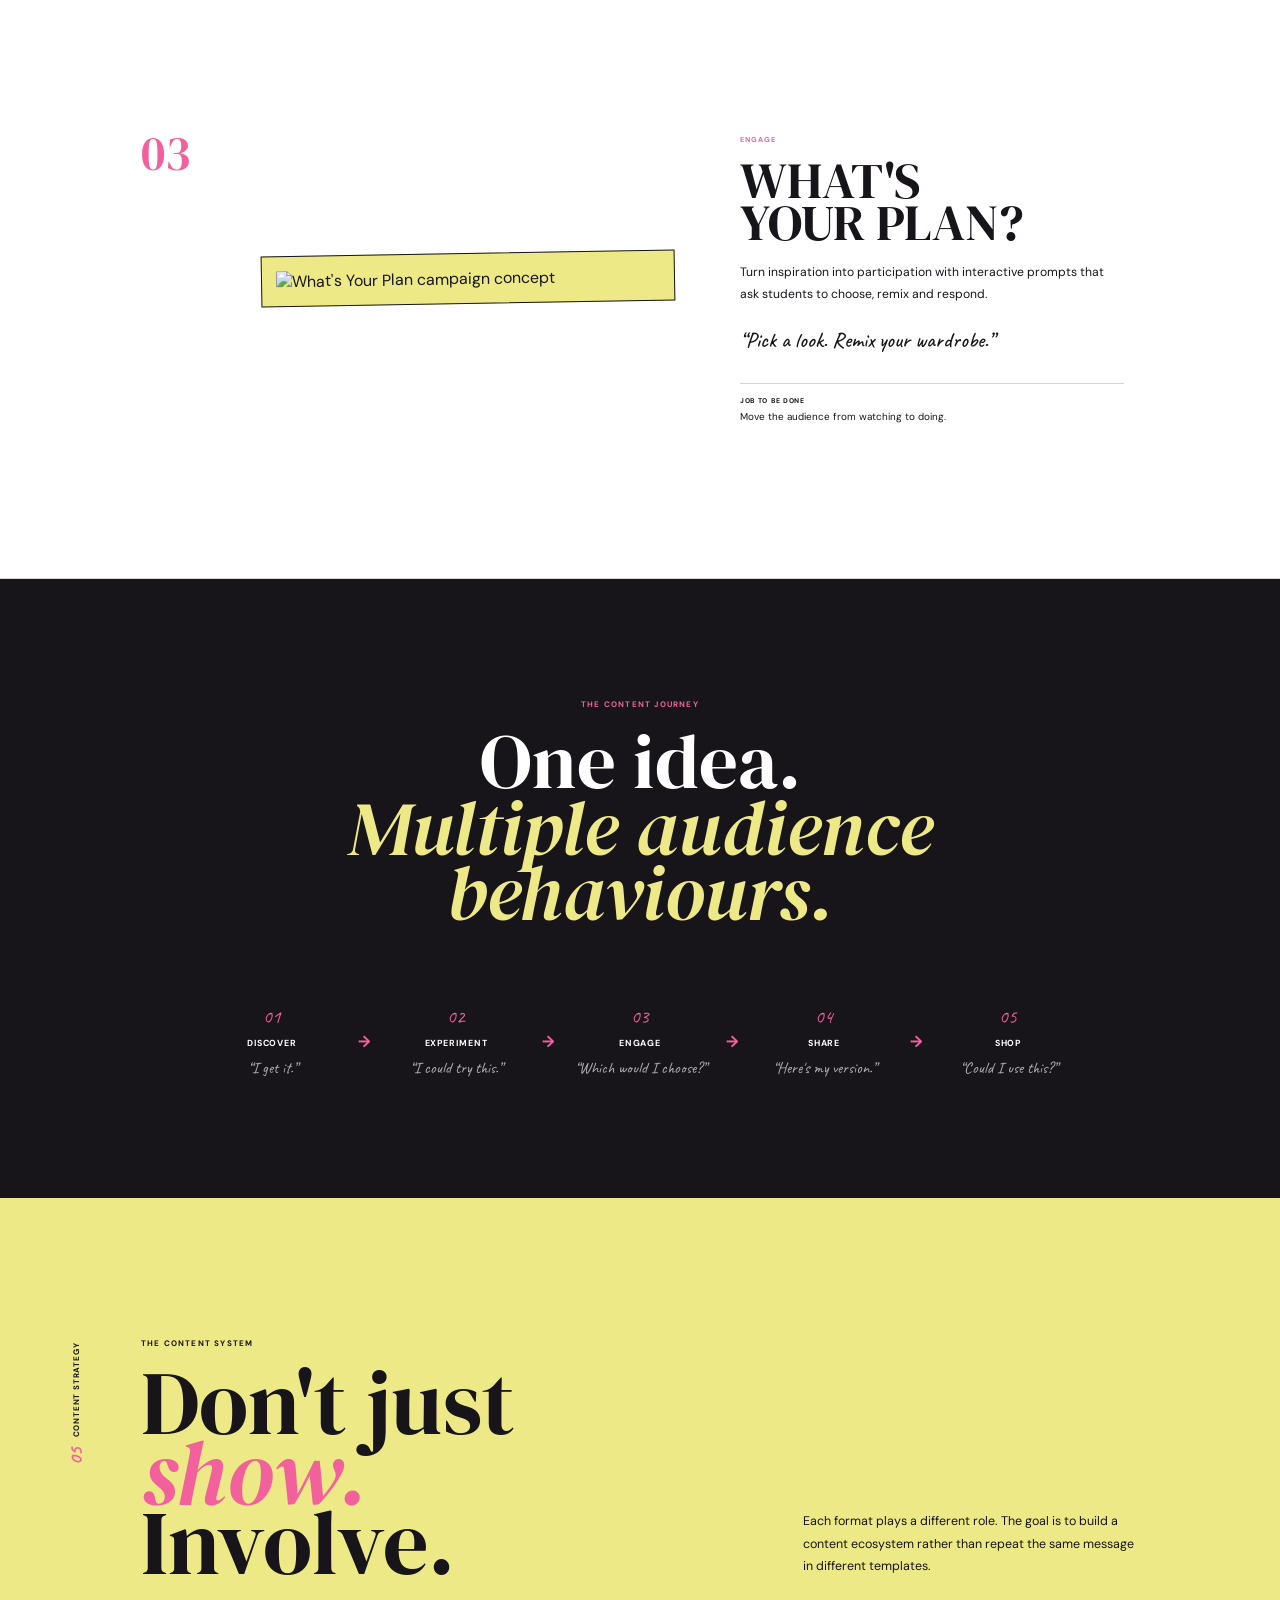
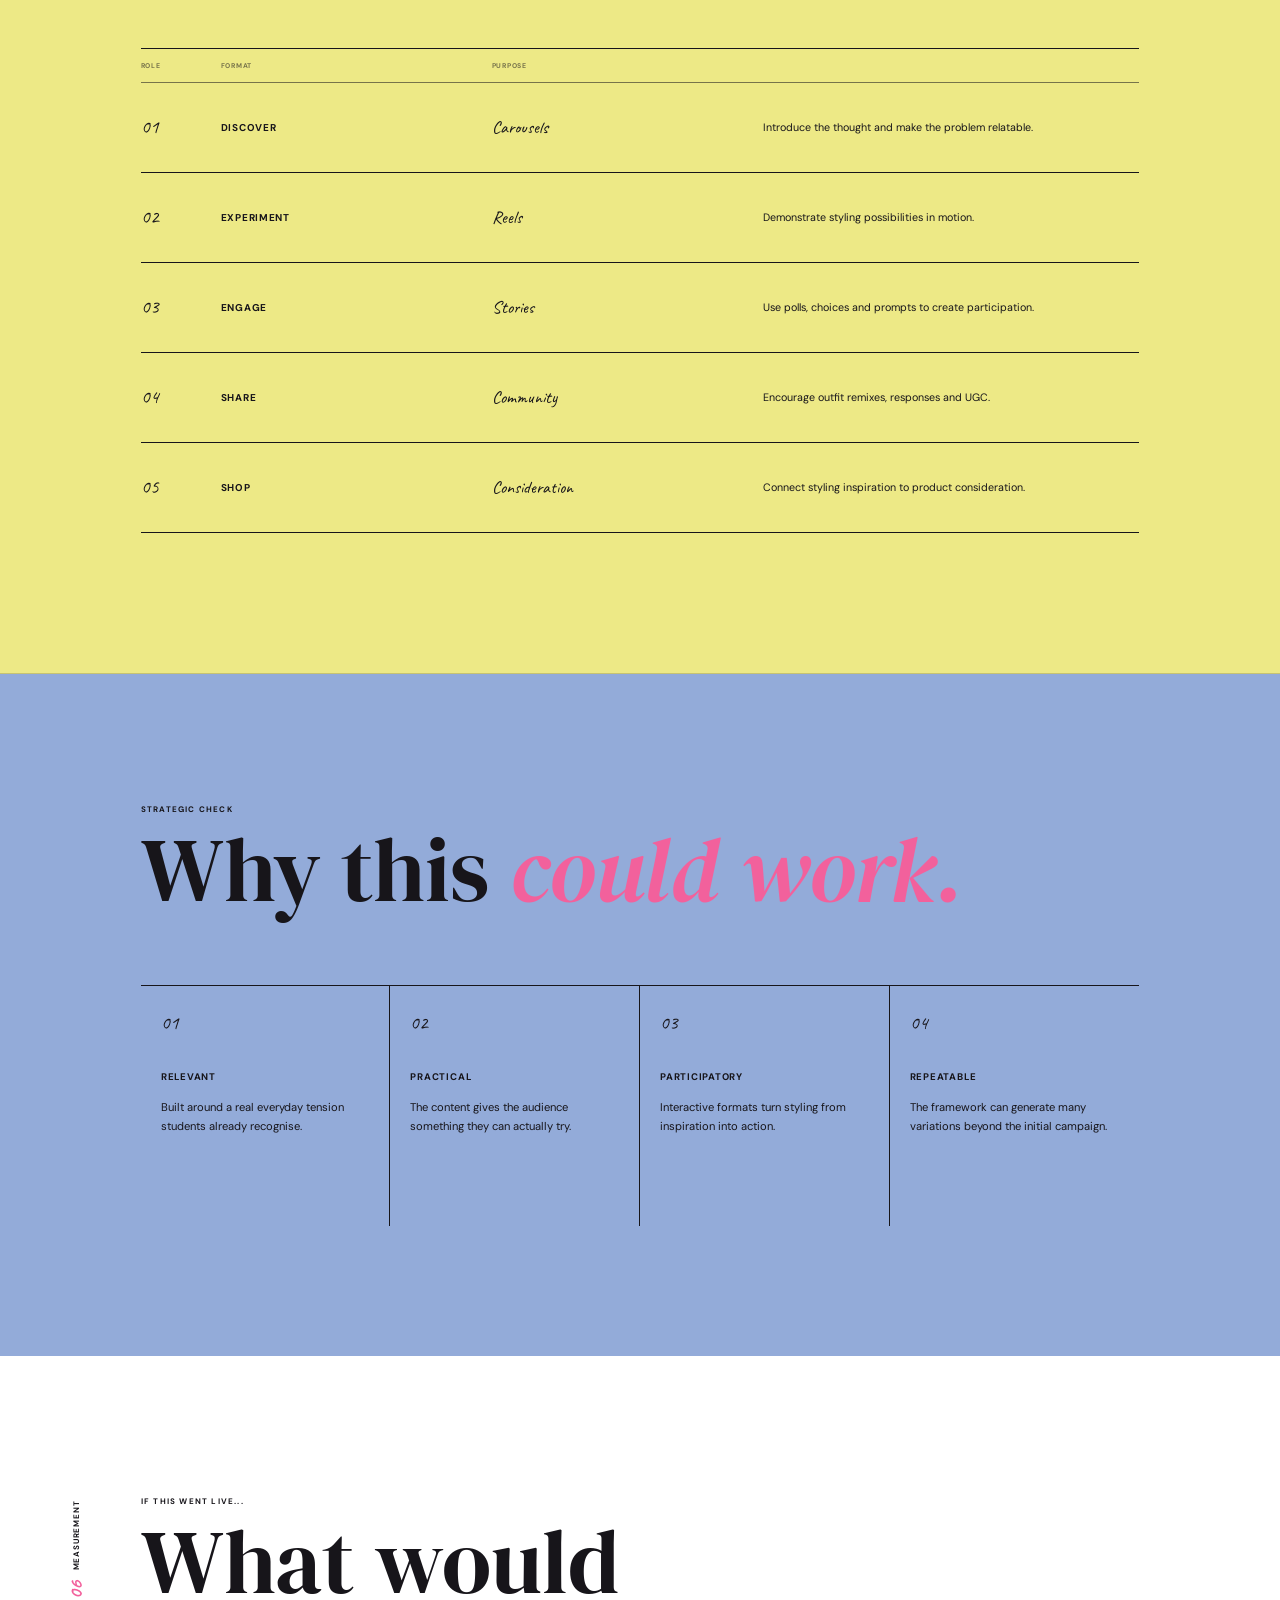
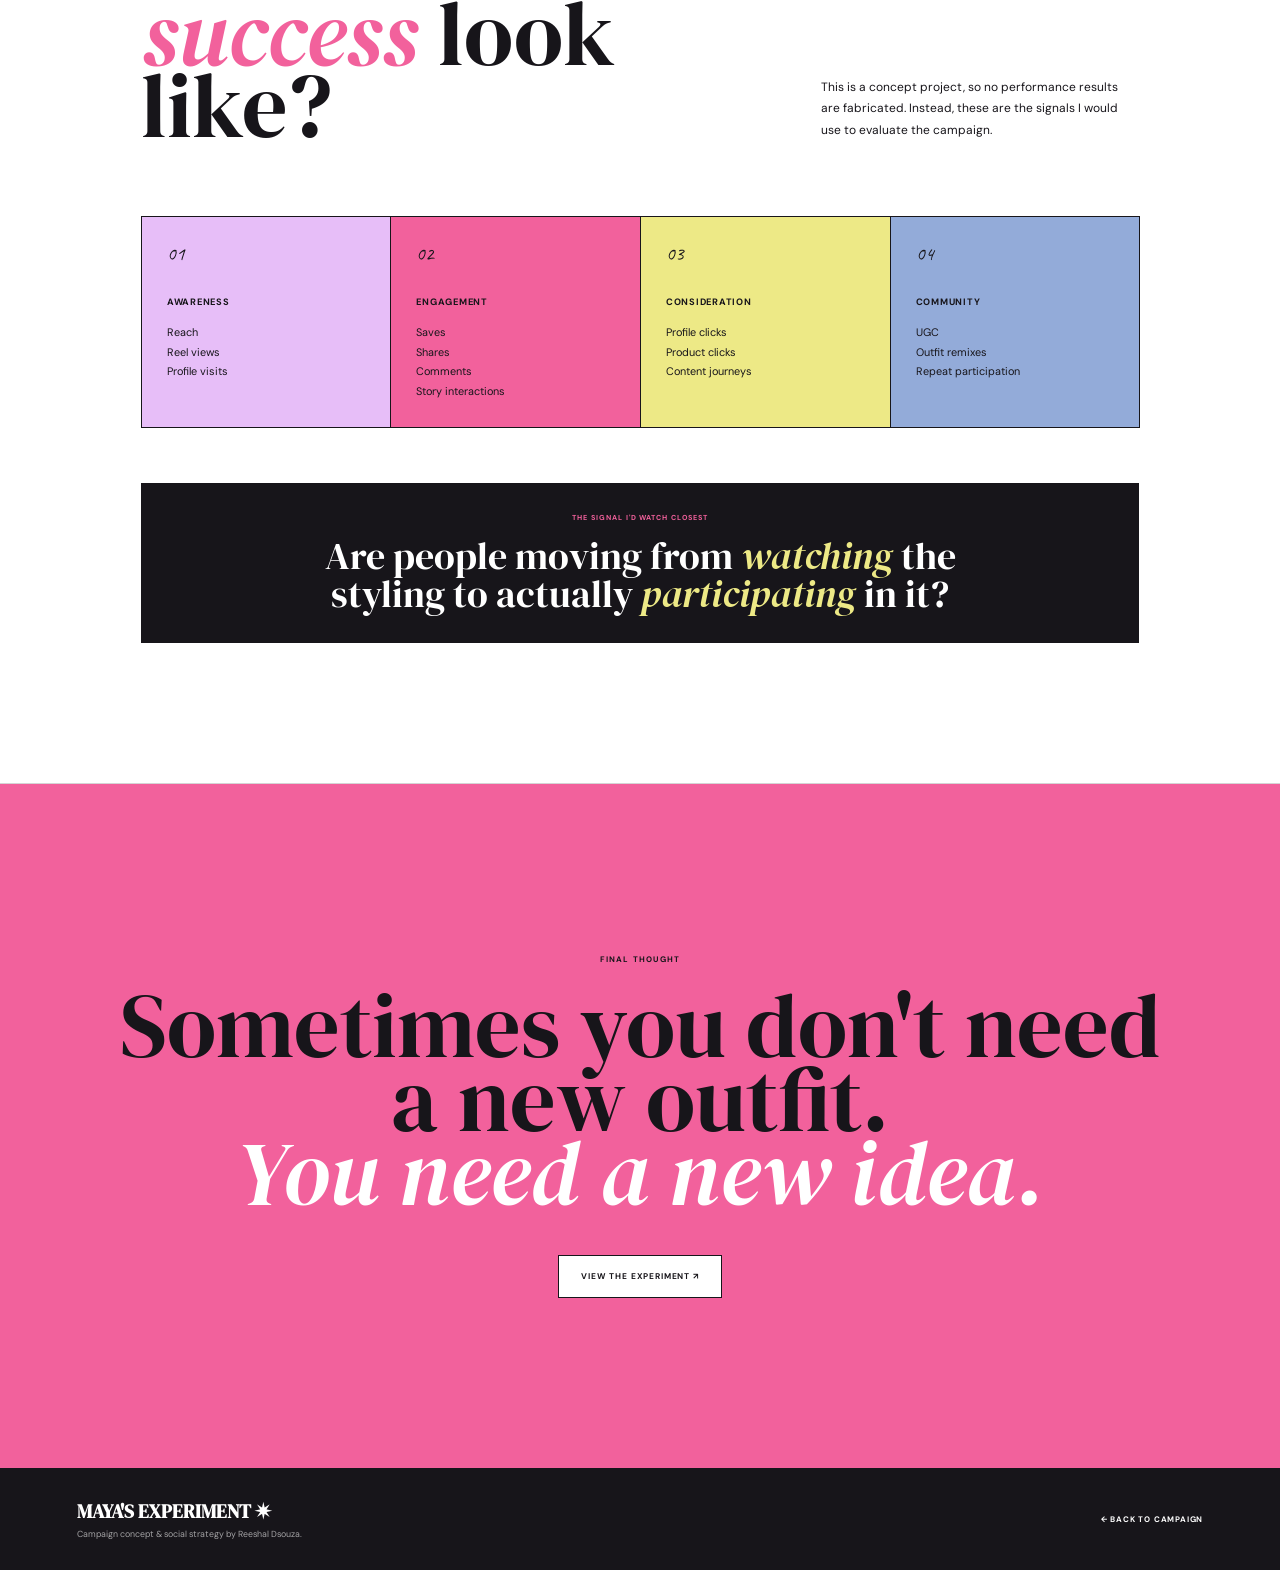
==== commit d61dd68e: "Add files via upload" ====
--- a/maya-case-study.html
+++ b/maya-case-study.html
@@ -4,550 +4,1067 @@
   <meta charset="UTF-8">
   <meta name="viewport" content="width=device-width, initial-scale=1.0">
 
-  <title>Maya's Experiment — Case Study</title>
+  <title>Maya's Experiment — Strategy Case Study</title>
 
   <link rel="preconnect" href="https://fonts.googleapis.com">
   <link rel="preconnect" href="https://fonts.gstatic.com" crossorigin>
 
-  <link href="https://fonts.googleapis.com/css2?family=Caveat:wght@400;500;600&family=DM+Sans:wght@400;500;600;700&family=DM+Serif+Display:ital@0;1&display=swap" rel="stylesheet">
+  <link
+    href="https://fonts.googleapis.com/css2?family=Caveat:wght@400;500;600;700&family=DM+Sans:wght@400;500;600;700&family=DM+Serif+Display:ital@0;1&display=swap"
+    rel="stylesheet"
+  >
 
   <link rel="stylesheet" href="case-study.css">
 </head>
 
 <body>
 
-  <!-- NAV -->
-  <nav class="nav">
-    <a href="index.html" class="logo">MAYA✷</a>
-
-    <a href="index.html" class="back-link">← BACK TO CAMPAIGN</a>
-  </nav>
-
-
-  <!-- HERO -->
-  <header class="hero">
-
-    <div class="hero-copy">
-      <p class="eyebrow">PORTFOLIO CASE STUDY ✷</p>
-
-      <h1>
-        MAYA'S<br>
-        <em>EXPERIMENT</em>
-      </h1>
-
-      <p class="hero-line">Same Wardrobe. New Plans.</p>
-
-      <p class="hero-description">
-        A social-first fashion campaign concept designed to make
-        everyday wardrobes feel more versatile, creative and fun
-        for Indian students.
+  <!-- =====================================
+       TOP NAV
+  ====================================== -->
+
+  <header class="topbar">
+
+    <a href="index.html" class="brand">
+      MAYA✷
+    </a>
+
+    <div class="topbar-middle">
+      STRATEGY / SOCIAL / CAMPAIGN
+    </div>
+
+    <a href="index.html" class="back-link">
+      ← BACK TO EXPERIMENT
+    </a>
+
+  </header>
+
+
+  <!-- =====================================
+       SIDE INDEX
+  ====================================== -->
+
+  <aside class="side-index">
+
+    <span class="index-title">INDEX</span>
+
+    <a href="#brief">01</a>
+    <a href="#insight">02</a>
+    <a href="#idea">03</a>
+    <a href="#campaign">04</a>
+    <a href="#content">05</a>
+    <a href="#measurement">06</a>
+
+  </aside>
+
+
+  <main>
+
+
+    <!-- =====================================
+         HERO
+    ====================================== -->
+
+    <section class="hero">
+
+      <div class="hero-number">
+        01
+      </div>
+
+      <div class="hero-copy">
+
+        <p class="kicker">
+          PORTFOLIO CASE STUDY / 2026
+        </p>
+
+        <h1>
+          MAYA'S
+          <br>
+          <em>EXPERIMENT.</em>
+        </h1>
+
+        <p class="hero-subtitle">
+          Same wardrobe.
+          <br>
+          New plans.
+        </p>
+
+        <p class="hero-description">
+          A social-first fashion campaign concept
+          designed to make everyday wardrobes feel
+          more versatile, creative and fun for
+          Indian college students.
+        </p>
+
+      </div>
+
+
+      <div class="hero-art">
+
+        <div class="art-label label-one">
+          CAMPAIGN<br>
+          CONCEPT
+        </div>
+
+        <div class="art-label label-two">
+          INDIAN<br>
+          STUDENTS
+        </div>
+
+        <div class="hero-circle"></div>
+
+        <img
+          src="images/maya.png"
+          alt="Maya fashion creator illustration"
+        >
+
+        <div class="hero-note">
+          <span>MY ROLE</span>
+          Strategy +
+          Creative Direction
+        </div>
+
+      </div>
+
+
+      <div class="hero-meta">
+
+        <div>
+          <span>PROJECT</span>
+          <strong>Fictional Campaign</strong>
+        </div>
+
+        <div>
+          <span>AUDIENCE</span>
+          <strong>Indian College Students</strong>
+        </div>
+
+        <div>
+          <span>CHANNEL</span>
+          <strong>Instagram</strong>
+        </div>
+
+        <div>
+          <span>DISCIPLINES</span>
+          <strong>Brand + Social + Content</strong>
+        </div>
+
+      </div>
+
+    </section>
+
+
+    <!-- =====================================
+         01 / BRIEF
+    ====================================== -->
+
+    <section class="editorial-section brief-section" id="brief">
+
+      <div class="section-marker">
+        <span>01</span>
+        THE BRIEF
+      </div>
+
+      <div class="brief-grid">
+
+        <div class="section-intro">
+
+          <p class="kicker">
+            STARTING POINT
+          </p>
+
+          <h2>
+            What if
+            <em>“I have nothing to wear”</em>
+            wasn't really about clothes?
+          </h2>
+
+        </div>
+
+        <div class="brief-copy">
+
+          <p class="large-copy">
+            Students can have a wardrobe full of
+            familiar pieces and still feel like they
+            have nothing new to wear.
+          </p>
+
+          <p>
+            The problem isn't necessarily a lack of
+            clothes. It can be the feeling that the
+            same pieces don't work for different
+            plans, moods or occasions.
+          </p>
+
+          <p>
+            The opportunity was to create a campaign
+            that makes the existing wardrobe feel
+            more useful — without turning the message
+            into another minimalist-fashion lecture.
+          </p>
+
+          <div class="objective-box">
+
+            <span>OBJECTIVE</span>
+
+            <strong>
+              Make students see more possibilities
+              in the wardrobe they already have.
+            </strong>
+
+          </div>
+
+        </div>
+
+      </div>
+
+    </section>
+
+
+    <!-- =====================================
+         02 / INSIGHT
+    ====================================== -->
+
+    <section class="editorial-section insight-section" id="insight">
+
+      <div class="section-marker">
+        <span>02</span>
+        THE INSIGHT
+      </div>
+
+      <div class="insight-layout">
+
+        <div class="quote-block">
+
+          <p class="tiny-label">
+            THE EVERYDAY TENSION
+          </p>
+
+          <h2>
+            “I HAVE<br>
+            NOTHING<br>
+            TO WEAR.”
+          </h2>
+
+          <div class="scribble">
+            ...even though the wardrobe
+            is right there.
+          </div>
+
+        </div>
+
+        <div class="insight-reveal">
+
+          <div class="arrow-mark">
+            ↓
+          </div>
+
+          <p class="kicker">
+            THE REFRAME
+          </p>
+
+          <h3>
+            Maybe the missing
+            ingredient isn't
+            <em>clothing.</em>
+          </h3>
+
+          <div class="insight-card">
+
+            <span>THE REAL PROBLEM</span>
+
+            <strong>
+              Styling ideas.
+            </strong>
+
+            <p>
+              When people can see more ways to
+              use what they already own, the
+              wardrobe starts feeling different.
+            </p>
+
+          </div>
+
+        </div>
+
+      </div>
+
+      <div class="insight-bottom">
+
+        <span>STRATEGIC OPPORTUNITY →</span>
+
+        <strong>
+          Turn “I need something new” into
+          “What else can I do with this?”
+        </strong>
+
+      </div>
+
+    </section>
+
+
+    <!-- =====================================
+         03 / BIG IDEA
+    ====================================== -->
+
+    <section class="editorial-section idea-section" id="idea">
+
+      <div class="section-marker">
+        <span>03</span>
+        THE BIG IDEA
+      </div>
+
+      <div class="idea-heading">
+
+        <p class="kicker">
+          THE CREATIVE RESPONSE
+        </p>
+
+        <h2>
+          BUILD LESS.
+          <br>
+          <em>STYLE MORE.</em>
+        </h2>
+
+      </div>
+
+      <div class="idea-grid">
+
+        <div class="idea-note">
+
+          <span>NOT THE MESSAGE →</span>
+
+          <h3>
+            “OWN LESS.”
+          </h3>
+
+          <p>
+            A minimalist wardrobe conversation
+            focused primarily on reducing what
+            people own.
+          </p>
+
+        </div>
+
+        <div class="idea-arrow">
+          →
+        </div>
+
+        <div class="idea-note idea-highlight">
+
+          <span>THE MESSAGE →</span>
+
+          <h3>
+            “DO MORE.”
+          </h3>
+
+          <p>
+            Show how familiar pieces can become
+            new outfits through styling,
+            combinations and experimentation.
+          </p>
+
+        </div>
+
+      </div>
+
+      <div class="big-thought">
+
+        <span>CAMPAIGN THOUGHT</span>
+
+        <p>
+          Your wardrobe isn't boring.
+          <br>
+          You just haven't experimented enough.
+        </p>
+
+      </div>
+
+    </section>
+
+
+    <!-- =====================================
+         04 / CAMPAIGN SYSTEM
+    ====================================== -->
+
+    <section class="editorial-section campaign-section" id="campaign">
+
+      <div class="section-marker">
+        <span>04</span>
+        THE CAMPAIGN
+      </div>
+
+      <div class="campaign-heading">
+
+        <div>
+
+          <p class="kicker">
+            FROM IDEA → CONTENT
+          </p>
+
+          <h2>
+            BUILD
+            <span>→</span>
+            STYLE
+            <span>→</span>
+            PLAY
+          </h2>
+
+        </div>
+
+        <p>
+          The campaign isn't designed as three
+          disconnected posts. Each content idea
+          has a different job in moving the audience
+          through the campaign.
+        </p>
+
+      </div>
+
+
+      <!-- Campaign 01 -->
+
+      <article class="campaign-piece">
+
+        <div class="piece-number">
+          01
+        </div>
+
+        <div class="piece-image pink-frame">
+
+          <img
+            src="images/capsule.png"
+            alt="The Capsule campaign concept"
+          >
+
+        </div>
+
+        <div class="piece-copy">
+
+          <p class="piece-stage">
+            DISCOVER
+          </p>
+
+          <h3>
+            THE CAPSULE
+          </h3>
+
+          <p>
+            Introduce the campaign's philosophy:
+            you don't need endless options to
+            create variety.
+          </p>
+
+          <strong>
+            “Less clothes. More combinations.”
+          </strong>
+
+          <div class="piece-purpose">
+            <span>JOB TO BE DONE</span>
+            Establish the campaign thought.
+          </div>
+
+        </div>
+
+      </article>
+
+
+      <!-- Campaign 02 -->
+
+      <article class="campaign-piece reverse">
+
+        <div class="piece-number">
+          02
+        </div>
+
+        <div class="piece-image blue-frame">
+
+          <img
+            src="images/three_ways.png"
+            alt="One Piece Three Ways campaign concept"
+          >
+
+        </div>
+
+        <div class="piece-copy">
+
+          <p class="piece-stage">
+            EXPERIMENT
+          </p>
+
+          <h3>
+            ONE PIECE.<br>
+            THREE WAYS.
+          </h3>
+
+          <p>
+            Demonstrate the idea instead of simply
+            talking about it. One familiar piece
+            moves across different student plans.
+          </p>
+
+          <strong>
+            Class → Café → College Event
+          </strong>
+
+          <div class="piece-purpose">
+            <span>JOB TO BE DONE</span>
+            Make versatility tangible.
+          </div>
+
+        </div>
+
+      </article>
+
+
+      <!-- Campaign 03 -->
+
+      <article class="campaign-piece">
+
+        <div class="piece-number">
+          03
+        </div>
+
+        <div class="piece-image yellow-frame">
+
+          <img
+            src="images/plans.png"
+            alt="What's Your Plan campaign concept"
+          >
+
+        </div>
+
+        <div class="piece-copy">
+
+          <p class="piece-stage">
+            ENGAGE
+          </p>
+
+          <h3>
+            WHAT'S<br>
+            YOUR PLAN?
+          </h3>
+
+          <p>
+            Turn inspiration into participation
+            with interactive prompts that ask
+            students to choose, remix and respond.
+          </p>
+
+          <strong>
+            “Pick a look. Remix your wardrobe.”
+          </strong>
+
+          <div class="piece-purpose">
+            <span>JOB TO BE DONE</span>
+            Move the audience from watching to doing.
+          </div>
+
+        </div>
+
+      </article>
+
+    </section>
+
+
+    <!-- =====================================
+         CAMPAIGN SYSTEM MAP
+    ====================================== -->
+
+    <section class="system-section">
+
+      <div class="system-top">
+
+        <p class="kicker">
+          THE CONTENT JOURNEY
+        </p>
+
+        <h2>
+          One idea.
+          <br>
+          <em>Multiple audience behaviours.</em>
+        </h2>
+
+      </div>
+
+      <div class="system-line">
+
+        <div class="system-step">
+
+          <span>01</span>
+
+          <strong>
+            DISCOVER
+          </strong>
+
+          <small>
+            “I get it.”
+          </small>
+
+        </div>
+
+        <b>→</b>
+
+        <div class="system-step">
+
+          <span>02</span>
+
+          <strong>
+            EXPERIMENT
+          </strong>
+
+          <small>
+            “I could try this.”
+          </small>
+
+        </div>
+
+        <b>→</b>
+
+        <div class="system-step">
+
+          <span>03</span>
+
+          <strong>
+            ENGAGE
+          </strong>
+
+          <small>
+            “Which would I choose?”
+          </small>
+
+        </div>
+
+        <b>→</b>
+
+        <div class="system-step">
+
+          <span>04</span>
+
+          <strong>
+            SHARE
+          </strong>
+
+          <small>
+            “Here's my version.”
+          </small>
+
+        </div>
+
+        <b>→</b>
+
+        <div class="system-step">
+
+          <span>05</span>
+
+          <strong>
+            SHOP
+          </strong>
+
+          <small>
+            “Could I use this?”
+          </small>
+
+        </div>
+
+      </div>
+
+    </section>
+
+
+    <!-- =====================================
+         05 / CONTENT STRATEGY
+    ====================================== -->
+
+    <section class="editorial-section content-section" id="content">
+
+      <div class="section-marker">
+        <span>05</span>
+        CONTENT STRATEGY
+      </div>
+
+      <div class="content-heading">
+
+        <div>
+
+          <p class="kicker">
+            THE CONTENT SYSTEM
+          </p>
+
+          <h2>
+            Don't just
+            <em>show.</em>
+            <br>
+            Involve.
+          </h2>
+
+        </div>
+
+        <p>
+          Each format plays a different role.
+          The goal is to build a content ecosystem
+          rather than repeat the same message in
+          different templates.
+        </p>
+
+      </div>
+
+
+      <div class="content-table">
+
+        <div class="table-head">
+          <span>ROLE</span>
+          <span>FORMAT</span>
+          <span>PURPOSE</span>
+        </div>
+
+
+        <div class="table-row">
+
+          <span class="row-number">01</span>
+
+          <strong>
+            DISCOVER
+          </strong>
+
+          <span>
+            Carousels
+          </span>
+
+          <p>
+            Introduce the thought and make
+            the problem relatable.
+          </p>
+
+        </div>
+
+
+        <div class="table-row">
+
+          <span class="row-number">02</span>
+
+          <strong>
+            EXPERIMENT
+          </strong>
+
+          <span>
+            Reels
+          </span>
+
+          <p>
+            Demonstrate styling possibilities
+            in motion.
+          </p>
+
+        </div>
+
+
+        <div class="table-row">
+
+          <span class="row-number">03</span>
+
+          <strong>
+            ENGAGE
+          </strong>
+
+          <span>
+            Stories
+          </span>
+
+          <p>
+            Use polls, choices and prompts
+            to create participation.
+          </p>
+
+        </div>
+
+
+        <div class="table-row">
+
+          <span class="row-number">04</span>
+
+          <strong>
+            SHARE
+          </strong>
+
+          <span>
+            Community
+          </span>
+
+          <p>
+            Encourage outfit remixes,
+            responses and UGC.
+          </p>
+
+        </div>
+
+
+        <div class="table-row">
+
+          <span class="row-number">05</span>
+
+          <strong>
+            SHOP
+          </strong>
+
+          <span>
+            Consideration
+          </span>
+
+          <p>
+            Connect styling inspiration
+            to product consideration.
+          </p>
+
+        </div>
+
+      </div>
+
+    </section>
+
+
+    <!-- =====================================
+         WHY IT WORKS
+    ====================================== -->
+
+    <section class="why-section">
+
+      <div class="why-heading">
+
+        <p class="kicker">
+          STRATEGIC CHECK
+        </p>
+
+        <h2>
+          Why this
+          <em>could work.</em>
+        </h2>
+
+      </div>
+
+
+      <div class="why-grid">
+
+        <div>
+          <span>01</span>
+          <h3>RELEVANT</h3>
+          <p>
+            Built around a real everyday tension
+            students already recognise.
+          </p>
+        </div>
+
+        <div>
+          <span>02</span>
+          <h3>PRACTICAL</h3>
+          <p>
+            The content gives the audience
+            something they can actually try.
+          </p>
+        </div>
+
+        <div>
+          <span>03</span>
+          <h3>PARTICIPATORY</h3>
+          <p>
+            Interactive formats turn styling
+            from inspiration into action.
+          </p>
+        </div>
+
+        <div>
+          <span>04</span>
+          <h3>REPEATABLE</h3>
+          <p>
+            The framework can generate many
+            variations beyond the initial campaign.
+          </p>
+        </div>
+
+      </div>
+
+    </section>
+
+
+    <!-- =====================================
+         06 / MEASUREMENT
+    ====================================== -->
+
+    <section class="editorial-section measurement-section" id="measurement">
+
+      <div class="section-marker">
+        <span>06</span>
+        MEASUREMENT
+      </div>
+
+      <div class="measurement-heading">
+
+        <div>
+
+          <p class="kicker">
+            IF THIS WENT LIVE...
+          </p>
+
+          <h2>
+            What would
+            <em>success</em>
+            look like?
+          </h2>
+
+        </div>
+
+        <p>
+          This is a concept project, so no performance
+          results are fabricated. Instead, these are
+          the signals I would use to evaluate the
+          campaign.
+        </p>
+
+      </div>
+
+
+      <div class="metrics">
+
+        <div class="metric">
+
+          <span>01</span>
+
+          <h3>
+            AWARENESS
+          </h3>
+
+          <p>
+            Reach<br>
+            Reel views<br>
+            Profile visits
+          </p>
+
+        </div>
+
+
+        <div class="metric">
+
+          <span>02</span>
+
+          <h3>
+            ENGAGEMENT
+          </h3>
+
+          <p>
+            Saves<br>
+            Shares<br>
+            Comments<br>
+            Story interactions
+          </p>
+
+        </div>
+
+
+        <div class="metric">
+
+          <span>03</span>
+
+          <h3>
+            CONSIDERATION
+          </h3>
+
+          <p>
+            Profile clicks<br>
+            Product clicks<br>
+            Content journeys
+          </p>
+
+        </div>
+
+
+        <div class="metric">
+
+          <span>04</span>
+
+          <h3>
+            COMMUNITY
+          </h3>
+
+          <p>
+            UGC<br>
+            Outfit remixes<br>
+            Repeat participation
+          </p>
+
+        </div>
+
+      </div>
+
+
+      <div class="key-signal">
+
+        <span>THE SIGNAL I'D WATCH CLOSEST</span>
+
+        <strong>
+          Are people moving from
+          <em>watching</em> the styling
+          to actually <em>participating</em> in it?
+        </strong>
+
+      </div>
+
+    </section>
+
+
+    <!-- =====================================
+         TAKEAWAY
+    ====================================== -->
+
+    <section class="takeaway">
+
+      <p class="kicker">
+        FINAL THOUGHT
       </p>
 
-      <div class="tags">
-        <span>BRAND STRATEGY</span>
-        <span>SOCIAL STRATEGY</span>
-        <span>CAMPAIGN CONCEPT</span>
-        <span>CONTENT STRATEGY</span>
-      </div>
+      <h2>
+        Sometimes you don't need
+        <br>
+        a new outfit.
+        <br>
+        <em>You need a new idea.</em>
+      </h2>
+
+      <a href="index.html" class="takeaway-button">
+        VIEW THE EXPERIMENT ↗
+      </a>
+
+    </section>
+
+  </main>
+
+
+  <!-- =====================================
+       FOOTER
+  ====================================== -->
+
+  <footer class="footer">
+
+    <div>
+
+      <strong>
+        MAYA'S EXPERIMENT ✷
+      </strong>
+
+      <p>
+        Campaign concept & social strategy
+        by Reeshal Dsouza.
+      </p>
+
     </div>
 
-    <div class="hero-visual">
-      <div class="pink-shape"></div>
-      <img src="Maya.png" alt="Maya illustration">
-      <span class="scribble">let's experiment ✷</span>
-    </div>
-
-  </header>
-
-
-  <!-- PROJECT SNAPSHOT -->
-  <section class="snapshot section">
-
-    <div class="section-label">00 — PROJECT SNAPSHOT</div>
-
-    <div class="snapshot-grid">
-
-      <div>
-        <p class="small-label">PROJECT TYPE</p>
-        <h3>Fictional Campaign Concept</h3>
-      </div>
-
-      <div>
-        <p class="small-label">AUDIENCE</p>
-        <h3>Indian College Students</h3>
-      </div>
-
-      <div>
-        <p class="small-label">PRIMARY CHANNEL</p>
-        <h3>Instagram</h3>
-      </div>
-
-      <div>
-        <p class="small-label">MY ROLE</p>
-        <h3>Strategy + Creative Direction</h3>
-      </div>
-
-    </div>
-
-  </section>
-
-
-  <!-- BRIEF -->
-  <section class="section">
-
-    <div class="section-label">01 — THE BRIEF</div>
-
-    <div class="two-column">
-
-      <div>
-        <h2>
-          What if “I have nothing to wear”
-          wasn't really about clothes?
-        </h2>
-      </div>
-
-      <div class="body-copy">
-
-        <p>
-          Young students often have enough clothes for everyday life,
-          but still struggle to put together outfits that feel
-          different for different plans.
-        </p>
-
-        <p>
-          The opportunity was to create a social campaign that
-          makes styling existing pieces feel more creative,
-          practical and interactive.
-        </p>
-
-        <div class="highlight">
-          <span>THE OBJECTIVE ✷</span>
-          <strong>
-            Make students see more possibilities in the wardrobe
-            they already have.
-          </strong>
-        </div>
-
-      </div>
-
-    </div>
-
-  </section>
-
-
-  <!-- AUDIENCE -->
-  <section class="section blush-section">
-
-    <div class="section-label">02 — THE AUDIENCE</div>
-
-    <div class="audience-grid">
-
-      <div>
-        <p class="eyebrow">MEET MAYA</p>
-
-        <h2>
-          Fashion-conscious.<br>
-          Student-budgeted.<br>
-          Always somewhere to go.
-        </h2>
-      </div>
-
-      <div class="audience-card">
-
-        <p class="small-label">HER EVERYDAY PLANS</p>
-
-        <div class="plans">
-          <span>CLASS</span>
-          <span>CAFÉ</span>
-          <span>COLLEGE EVENT</span>
-          <span>DINNER</span>
-        </div>
-
-        <p class="quote">
-          “I want to look different,
-          but I don't want to buy a new outfit
-          every time I have somewhere to go.”
-        </p>
-
-      </div>
-
-    </div>
-
-  </section>
-
-
-  <!-- INSIGHT -->
-  <section class="insight section">
-
-    <div class="section-label">03 — THE INSIGHT</div>
-
-    <div class="insight-content">
-
-      <p class="eyebrow">THE TENSION</p>
-
-      <h2>
-        “I HAVE<br>
-        NOTHING<br>
-        TO WEAR.”
-      </h2>
-
-      <div class="insight-answer">
-
-        <span>↓</span>
-
-        <p>
-          Students may not actually lack clothes.
-          They may lack <strong>styling ideas.</strong>
-        </p>
-
-      </div>
-
-    </div>
-
-  </section>
-
-
-  <!-- IDEA -->
-  <section class="section idea-section">
-
-    <div class="section-label">04 — THE BIG IDEA</div>
-
-    <div class="idea-heading">
-
-      <p class="eyebrow">RETHINK THE CAPSULE</p>
-
-      <h2>
-        BUILD LESS.<br>
-        <em>STYLE MORE.</em>
-      </h2>
-
-    </div>
-
-    <div class="idea-grid">
-
-      <div class="idea-box">
-        <span>NOT</span>
-        <h3>“OWN LESS.”</h3>
-        <p>A minimalist wardrobe philosophy.</p>
-      </div>
-
-      <div class="arrow">→</div>
-
-      <div class="idea-box featured">
-        <span>BUT</span>
-        <h3>“DO MORE.”</h3>
-        <p>
-          Turn familiar pieces into new possibilities.
-        </p>
-      </div>
-
-    </div>
-
-  </section>
-
-
-  <!-- CAMPAIGN -->
-  <section class="section campaign-section">
-
-    <div class="section-label">05 — THE CAMPAIGN</div>
-
-    <div class="campaign-intro">
-
-      <div>
-        <p class="eyebrow">BUILD → STYLE → PLAY</p>
-        <h2>
-          A content system,<br>
-          not just three posts.
-        </h2>
-      </div>
-
-      <p>
-        The campaign moves the audience from discovering the idea
-        to experimenting with it, then gives them a reason to
-        participate.
-      </p>
-
-    </div>
-
-
-    <!-- CAMPAIGN 01 -->
-    <article class="campaign-card">
-
-      <div class="campaign-image">
-        <img src="capsule.png" alt="The Capsule campaign">
-      </div>
-
-      <div class="campaign-info">
-
-        <span class="number">01</span>
-
-        <p class="role">DISCOVER</p>
-
-        <h3>THE CAPSULE</h3>
-
-        <p>
-          Introduce a small collection of versatile,
-          student-friendly wardrobe pieces.
-        </p>
-
-        <strong>“Less clothes. More combinations.”</strong>
-
-      </div>
-
-    </article>
-
-
-    <!-- CAMPAIGN 02 -->
-    <article class="campaign-card reverse">
-
-      <div class="campaign-image">
-        <img src="three_ways.png"
-             alt="One Piece Three Ways campaign">
-      </div>
-
-      <div class="campaign-info">
-
-        <span class="number">02</span>
-
-        <p class="role">EXPERIMENT</p>
-
-        <h3>ONE PIECE.<br>THREE WAYS.</h3>
-
-        <p>
-          Show how one wardrobe staple can move across
-          completely different plans.
-        </p>
-
-        <strong>Class → Café → College Event</strong>
-
-      </div>
-
-    </article>
-
-
-    <!-- CAMPAIGN 03 -->
-    <article class="campaign-card">
-
-      <div class="campaign-image">
-        <img src="plans.png"
-             alt="What's Your Plan campaign">
-      </div>
-
-      <div class="campaign-info">
-
-        <span class="number">03</span>
-
-        <p class="role">ENGAGE</p>
-
-        <h3>WHAT'S<br>YOUR PLAN?</h3>
-
-        <p>
-          Turn outfit inspiration into a choice,
-          using interactive A/B/C/D prompts.
-        </p>
-
-        <strong>“Pick a look. Remix your wardrobe.”</strong>
-
-      </div>
-
-    </article>
-
-  </section>
-
-
-  <!-- CONTENT STRATEGY -->
-  <section class="section strategy-section">
-
-    <div class="section-label">06 — CONTENT STRATEGY</div>
-
-    <h2>
-      DON'T JUST SHOW.<br>
-      <em>INVOLVE.</em>
-    </h2>
-
-    <div class="strategy-flow">
-
-      <div>
-        <span>01</span>
-        <h3>DISCOVER</h3>
-        <p>Carousels introduce the campaign idea.</p>
-      </div>
-
-      <div>
-        <span>02</span>
-        <h3>EXPERIMENT</h3>
-        <p>Styling content demonstrates possibilities.</p>
-      </div>
-
-      <div>
-        <span>03</span>
-        <h3>ENGAGE</h3>
-        <p>Stories turn viewers into participants.</p>
-      </div>
-
-      <div>
-        <span>04</span>
-        <h3>SHARE</h3>
-        <p>Outfit remixes create community behaviour.</p>
-      </div>
-
-      <div>
-        <span>05</span>
-        <h3>SHOP</h3>
-        <p>Participation creates a natural consideration path.</p>
-      </div>
-
-    </div>
-
-  </section>
-
-
-  <!-- WHY IT WORKS -->
-  <section class="section why-section blush-section">
-
-    <div class="section-label">07 — WHY IT WORKS</div>
-
-    <h2>PRETTY IS NICE.<br><em>STRATEGY IS BETTER.</em></h2>
-
-    <div class="why-grid">
-
-      <div>
-        <span>01</span>
-        <h3>RELEVANT</h3>
-        <p>
-          Built around real student situations rather than
-          unrealistic fashion scenarios.
-        </p>
-      </div>
-
-      <div>
-        <span>02</span>
-        <h3>PRACTICAL</h3>
-        <p>
-          Focuses on pieces that can realistically be
-          repeated and restyled.
-        </p>
-      </div>
-
-      <div>
-        <span>03</span>
-        <h3>PARTICIPATORY</h3>
-        <p>
-          The audience chooses, responds and remixes
-          instead of simply consuming.
-        </p>
-      </div>
-
-      <div>
-        <span>04</span>
-        <h3>REPEATABLE</h3>
-        <p>
-          The format can continue across tops, jeans,
-          jackets and other wardrobe staples.
-        </p>
-      </div>
-
-    </div>
-
-  </section>
-
-
-  <!-- METRICS -->
-  <section class="section metrics-section">
-
-    <div class="section-label">08 — MEASURING SUCCESS</div>
-
-    <div class="metrics-heading">
-
-      <h2>
-        What I'd measure<br>
-        if this went live.
-      </h2>
-
-      <p>
-        Since this is a campaign concept, no results are fabricated.
-        Instead, these are the signals I would use to evaluate
-        performance.
-      </p>
-
-    </div>
-
-    <div class="metrics-grid">
-
-      <div class="metric">
-        <span>01</span>
-        <h3>AWARENESS</h3>
-        <p>Reach · Reel views · Profile visits</p>
-      </div>
-
-      <div class="metric">
-        <span>02</span>
-        <h3>ENGAGEMENT</h3>
-        <p>Saves · Shares · Comments · Story interactions</p>
-      </div>
-
-      <div class="metric">
-        <span>03</span>
-        <h3>CONSIDERATION</h3>
-        <p>Profile clicks · Product clicks · Content journeys</p>
-      </div>
-
-      <div class="metric">
-        <span>04</span>
-        <h3>COMMUNITY</h3>
-        <p>UGC · Outfit remixes · Repeat participation</p>
-      </div>
-
-    </div>
-
-    <div class="key-signal">
-      <span>THE KEY SIGNAL ✷</span>
-      <p>
-        Are people moving from <strong>watching</strong> the styling
-        to actually <strong>participating</strong> in it?
-      </p>
-    </div>
-
-  </section>
-
-
-  <!-- TAKEAWAY -->
-  <section class="takeaway">
-
-    <p class="eyebrow">FINAL TAKEAWAY ✷</p>
-
-    <h2>
-      Sometimes you don't need<br>
-      a new outfit.
-    </h2>
-
-    <h3>
-      You just need a new idea.
-    </h3>
-
-    <p>
-      Maya's Experiment turns “I have nothing to wear”
-      into an invitation to experiment.
-    </p>
-
-    <a href="index.html" class="button">
-      VIEW THE CAMPAIGN →
+    <a href="index.html">
+      ← BACK TO CAMPAIGN
     </a>
 
-  </section>
-
-
-  <!-- FOOTER -->
-  <footer>
-
-    <div>
-      <strong>MAYA'S EXPERIMENT ✷</strong>
-      <p>Campaign concept & social strategy by Reeshal Dsouza.</p>
-    </div>
-
-    <a href="index.html">BACK TO MAYA ↑</a>
-
   </footer>
 
+
+  <script src="case-study.js"></script>
+
 </body>
-</html>
+</html>
--- a/case-study.css
+++ b/case-study.css
@@ -1,15 +1,21 @@
-/* =========================
-   MAYA'S EXPERIMENT
-   CASE STUDY
-========================= */
-
 :root {
-  --cream: #FCF7D9;
-  --blush: #F6D8D6;
-  --pink: #F0C5D4;
-  --cocoa: #604734;
-  --white: #fffdf4;
-}
+
+  --paper: #FFFFFF;
+  --ink: #17151A;
+
+  --pink: #F2619C;
+  --lilac: #E7BEF8;
+  --blue: #93ABD9;
+  --yellow: #EDE986;
+
+  --line: rgba(23, 21, 26, .18);
+
+}
+
+
+/* =====================================
+   RESET
+===================================== */
 
 * {
   margin: 0;
@@ -17,827 +23,2604 @@
   box-sizing: border-box;
 }
 
+
 html {
   scroll-behavior: smooth;
 }
 
+
 body {
-  background: var(--cream);
-  color: var(--cocoa);
+
+  background: var(--paper);
+
+  color: var(--ink);
+
   font-family: "DM Sans", sans-serif;
-  line-height: 1.6;
-}
+
+  overflow-x: hidden;
+
+}
+
+
+a {
+
+  color: inherit;
+
+  text-decoration: none;
+
+}
+
 
 img {
+
+  display: block;
+
   max-width: 100%;
+
+}
+
+
+button {
+
+  font: inherit;
+
+}
+
+
+em {
+
+  font-style: italic;
+
+}
+
+
+/* =====================================
+   NAV
+===================================== */
+
+.topbar {
+
+  position: sticky;
+
+  top: 0;
+
+  z-index: 100;
+
+  height: 70px;
+
+  padding: 0 5vw;
+
+  background: rgba(255,255,255,.94);
+
+  backdrop-filter: blur(12px);
+
+  border-bottom: 1px solid var(--line);
+
+  display: grid;
+
+  grid-template-columns: 1fr auto 1fr;
+
+  align-items: center;
+
+}
+
+
+.brand {
+
+  font-family: "DM Serif Display", serif;
+
+  font-size: 1.3rem;
+
+}
+
+
+.topbar-middle {
+
+  font-size: .5rem;
+
+  font-weight: 700;
+
+  letter-spacing: .15em;
+
+  opacity: .5;
+
+}
+
+
+.back-link {
+
+  justify-self: end;
+
+  font-size: .52rem;
+
+  font-weight: 700;
+
+  letter-spacing: .1em;
+
+}
+
+
+.back-link:hover {
+
+  color: var(--pink);
+
+}
+
+
+/* =====================================
+   SIDE INDEX
+===================================== */
+
+.side-index {
+
+  position: fixed;
+
+  left: 22px;
+
+  top: 50%;
+
+  transform: translateY(-50%);
+
+  z-index: 50;
+
+  display: flex;
+
+  flex-direction: column;
+
+  align-items: center;
+
+  gap: 13px;
+
+}
+
+
+.index-title {
+
+  font-size: .4rem;
+
+  font-weight: 700;
+
+  letter-spacing: .15em;
+
+  writing-mode: vertical-rl;
+
+  margin-bottom: 8px;
+
+  opacity: .5;
+
+}
+
+
+.side-index a {
+
+  font-size: .48rem;
+
+  font-weight: 700;
+
+  opacity: .35;
+
+  transition: .2s ease;
+
+}
+
+
+.side-index a:hover {
+
+  opacity: 1;
+
+  color: var(--pink);
+
+  transform: scale(1.2);
+
+}
+
+
+/* =====================================
+   GENERAL
+===================================== */
+
+.editorial-section {
+
+  position: relative;
+
+  padding: 140px 11vw;
+
+  border-bottom: 1px solid var(--line);
+
+}
+
+
+.section-marker {
+
+  position: absolute;
+
+  left: 5vw;
+
+  top: 145px;
+
+  display: flex;
+
+  align-items: center;
+
+  gap: 9px;
+
+  font-size: .5rem;
+
+  font-weight: 700;
+
+  letter-spacing: .1em;
+
+  writing-mode: vertical-rl;
+
+  transform: rotate(180deg);
+
+}
+
+
+.section-marker span {
+
+  font-family: "Caveat", cursive;
+
+  font-size: 1.2rem;
+
+  color: var(--pink);
+
+}
+
+
+.kicker {
+
+  font-size: .5rem;
+
+  font-weight: 700;
+
+  letter-spacing: .15em;
+
+}
+
+
+.hero {
+
+  min-height: calc(100vh - 70px);
+
+  position: relative;
+
+  padding: 90px 11vw 50px;
+
+  display: grid;
+
+  grid-template-columns: 1fr .9fr;
+
+  align-items: center;
+
+  border-bottom: 1px solid var(--line);
+
+}
+
+
+.hero-number {
+
+  position: absolute;
+
+  top: 80px;
+
+  right: 6vw;
+
+  font-family: "Caveat", cursive;
+
+  font-size: 1.5rem;
+
+  color: var(--pink);
+
+}
+
+
+.hero-copy {
+
+  position: relative;
+
+  z-index: 3;
+
+}
+
+
+.hero-copy h1 {
+
+  font-family: "DM Serif Display", serif;
+
+  font-size: clamp(5rem, 10vw, 10rem);
+
+  font-weight: 400;
+
+  line-height: .78;
+
+  letter-spacing: -.055em;
+
+  margin: 25px 0;
+
+}
+
+
+.hero-copy h1 em {
+
+  color: var(--pink);
+
+}
+
+
+.hero-subtitle {
+
+  font-family: "Caveat", cursive;
+
+  font-size: 2rem;
+
+  line-height: .9;
+
+  transform: rotate(-3deg);
+
+  margin-left: 10px;
+
+}
+
+
+.hero-description {
+
+  width: min(430px, 100%);
+
+  margin-top: 30px;
+
+  font-size: .82rem;
+
+  line-height: 1.7;
+
+}
+
+
+.hero-art {
+
+  height: 600px;
+
+  position: relative;
+
+}
+
+
+.hero-circle {
+
+  position: absolute;
+
+  width: 430px;
+
+  height: 500px;
+
+  background: var(--lilac);
+
+  border-radius: 50% 50% 8% 8%;
+
+  left: 50%;
+
+  top: 50%;
+
+  transform: translate(-50%, -50%) rotate(5deg);
+
+}
+
+
+.hero-art img {
+
+  position: absolute;
+
+  z-index: 2;
+
+  width: 68%;
+
+  height: 85%;
+
+  left: 16%;
+
+  bottom: 2%;
+
+  object-fit: contain;
+
+  object-position: center bottom;
+
+}
+
+
+.art-label {
+
+  position: absolute;
+
+  z-index: 4;
+
+  padding: 9px 12px;
+
+  border: 1px solid var(--ink);
+
+  font-size: .43rem;
+
+  font-weight: 700;
+
+  line-height: 1.1;
+
+  letter-spacing: .08em;
+
+}
+
+
+.label-one {
+
+  top: 15%;
+
+  right: 3%;
+
+  background: var(--yellow);
+
+  transform: rotate(6deg);
+
+}
+
+
+.label-two {
+
+  left: 2%;
+
+  bottom: 20%;
+
+  background: var(--blue);
+
+  transform: rotate(-5deg);
+
+}
+
+
+.hero-note {
+
+  position: absolute;
+
+  z-index: 5;
+
+  right: 0;
+
+  bottom: 9%;
+
+  width: 145px;
+
+  padding: 14px;
+
+  background: var(--paper);
+
+  border: 1px solid var(--ink);
+
+  box-shadow: 6px 6px 0 var(--pink);
+
+  font-family: "Caveat", cursive;
+
+  font-size: 1.05rem;
+
+  line-height: .95;
+
+  transform: rotate(3deg);
+
+}
+
+
+.hero-note span {
+
   display: block;
-}
-
-a {
-  color: inherit;
-  text-decoration: none;
-}
-
-
-/* NAV */
-
-.nav {
-  height: 82px;
-  padding: 0 6vw;
+
+  font-family: "DM Sans", sans-serif;
+
+  font-size: .43rem;
+
+  font-weight: 700;
+
+  letter-spacing: .1em;
+
+  margin-bottom: 8px;
+
+}
+
+
+.hero-meta {
+
+  position: absolute;
+
+  left: 11vw;
+
+  right: 11vw;
+
+  bottom: 35px;
+
+  display: grid;
+
+  grid-template-columns: repeat(4, 1fr);
+
+  border-top: 1px solid var(--line);
+
+  padding-top: 15px;
+
+}
+
+
+.hero-meta div {
+
+  padding-right: 20px;
+
+}
+
+
+.hero-meta span {
+
+  display: block;
+
+  font-size: .42rem;
+
+  font-weight: 700;
+
+  letter-spacing: .12em;
+
+  opacity: .5;
+
+  margin-bottom: 5px;
+
+}
+
+
+.hero-meta strong {
+
+  font-size: .62rem;
+
+}
+
+
+/* =====================================
+   BRIEF
+===================================== */
+
+.brief-section {
+
+  background: var(--yellow);
+
+}
+
+
+.brief-grid {
+
+  display: grid;
+
+  grid-template-columns: 1fr .8fr;
+
+  gap: 12vw;
+
+  max-width: 1050px;
+
+  margin: auto;
+
+}
+
+
+.section-intro h2 {
+
+  max-width: 650px;
+
+  font-family: "DM Serif Display", serif;
+
+  font-size: clamp(3rem, 5.5vw, 6rem);
+
+  font-weight: 400;
+
+  line-height: .87;
+
+  margin-top: 25px;
+
+}
+
+
+.section-intro h2 em {
+
+  color: var(--pink);
+
+}
+
+
+.brief-copy {
+
+  padding-top: 50px;
+
+}
+
+
+.large-copy {
+
+  font-family: "DM Serif Display", serif;
+
+  font-size: 1.55rem;
+
+  line-height: 1.1;
+
+  margin-bottom: 25px;
+
+}
+
+
+.brief-copy > p:not(.large-copy) {
+
+  font-size: .78rem;
+
+  line-height: 1.8;
+
+  margin-bottom: 20px;
+
+}
+
+
+.objective-box {
+
+  margin-top: 35px;
+
+  padding: 22px;
+
+  background: var(--paper);
+
+  border-left: 6px solid var(--pink);
+
+}
+
+
+.objective-box span {
+
+  display: block;
+
+  font-size: .45rem;
+
+  font-weight: 700;
+
+  letter-spacing: .12em;
+
+  margin-bottom: 10px;
+
+}
+
+
+.objective-box strong {
+
+  font-family: "DM Serif Display", serif;
+
+  font-size: 1.35rem;
+
+  line-height: 1;
+
+}
+
+
+/* =====================================
+   INSIGHT
+===================================== */
+
+.insight-section {
+
+  background: var(--paper);
+
+}
+
+
+.insight-layout {
+
+  max-width: 1050px;
+
+  margin: auto;
+
+  display: grid;
+
+  grid-template-columns: 1fr 1fr;
+
+  gap: 12vw;
+
+  align-items: center;
+
+}
+
+
+.tiny-label {
+
+  font-size: .47rem;
+
+  font-weight: 700;
+
+  letter-spacing: .12em;
+
+}
+
+
+.quote-block h2 {
+
+  font-family: "DM Serif Display", serif;
+
+  font-size: clamp(4rem, 7vw, 8rem);
+
+  font-weight: 400;
+
+  line-height: .78;
+
+  letter-spacing: -.04em;
+
+  margin-top: 25px;
+
+}
+
+
+.scribble {
+
+  display: inline-block;
+
+  margin-top: 35px;
+
+  font-family: "Caveat", cursive;
+
+  font-size: 1.25rem;
+
+  color: var(--pink);
+
+  transform: rotate(-4deg);
+
+}
+
+
+.insight-reveal {
+
+  padding: 25px;
+
+}
+
+
+.arrow-mark {
+
+  font-size: 2.5rem;
+
+  font-family: "Caveat", cursive;
+
+  color: var(--pink);
+
+}
+
+
+.insight-reveal h3 {
+
+  font-family: "DM Serif Display", serif;
+
+  font-size: clamp(2.5rem, 4vw, 4rem);
+
+  line-height: .9;
+
+  font-weight: 400;
+
+  margin: 20px 0 30px;
+
+}
+
+
+.insight-card {
+
+  padding: 25px;
+
+  background: var(--lilac);
+
+  border: 1px solid var(--ink);
+
+  transform: rotate(-1.5deg);
+
+}
+
+
+.insight-card span {
+
+  font-size: .45rem;
+
+  font-weight: 700;
+
+  letter-spacing: .12em;
+
+}
+
+
+.insight-card strong {
+
+  display: block;
+
+  font-family: "DM Serif Display", serif;
+
+  font-size: 2.3rem;
+
+  margin: 10px 0;
+
+}
+
+
+.insight-card p {
+
+  font-size: .72rem;
+
+  line-height: 1.7;
+
+}
+
+
+.insight-bottom {
+
+  max-width: 850px;
+
+  margin: 100px auto 0;
+
+  padding-top: 20px;
+
+  border-top: 1px solid var(--ink);
+
+  display: grid;
+
+  grid-template-columns: .4fr 1fr;
+
+  gap: 30px;
+
+  align-items: center;
+
+}
+
+
+.insight-bottom span {
+
+  font-size: .45rem;
+
+  font-weight: 700;
+
+  letter-spacing: .1em;
+
+}
+
+
+.insight-bottom strong {
+
+  font-family: "Caveat", cursive;
+
+  font-size: 1.6rem;
+
+  font-weight: 500;
+
+}
+
+
+/* =====================================
+   IDEA
+===================================== */
+
+.idea-section {
+
+  background: var(--lilac);
+
+}
+
+
+.idea-heading {
+
+  max-width: 1050px;
+
+  margin: auto;
+
+}
+
+
+.idea-heading h2 {
+
+  font-family: "DM Serif Display", serif;
+
+  font-size: clamp(5rem, 10vw, 10rem);
+
+  line-height: .75;
+
+  font-weight: 400;
+
+  letter-spacing: -.055em;
+
+  margin-top: 25px;
+
+}
+
+
+.idea-heading h2 em {
+
+  color: var(--pink);
+
+}
+
+
+.idea-grid {
+
+  max-width: 850px;
+
+  margin: 90px auto 0;
+
+  display: grid;
+
+  grid-template-columns: 1fr auto 1fr;
+
+  gap: 25px;
+
+  align-items: center;
+
+}
+
+
+.idea-note {
+
+  padding: 30px;
+
+  border: 1px solid var(--ink);
+
+  min-height: 220px;
+
+  background: var(--paper);
+
+}
+
+
+.idea-note span {
+
+  font-size: .45rem;
+
+  font-weight: 700;
+
+  letter-spacing: .1em;
+
+}
+
+
+.idea-note h3 {
+
+  font-family: "DM Serif Display", serif;
+
+  font-size: 2.5rem;
+
+  font-weight: 400;
+
+  margin: 25px 0 15px;
+
+}
+
+
+.idea-note p {
+
+  font-size: .7rem;
+
+  line-height: 1.7;
+
+}
+
+
+.idea-highlight {
+
+  background: var(--pink);
+
+  transform: rotate(-2deg);
+
+  box-shadow: 8px 8px 0 var(--ink);
+
+}
+
+
+.idea-arrow {
+
+  font-size: 2rem;
+
+}
+
+
+.big-thought {
+
+  max-width: 750px;
+
+  margin: 75px auto 0;
+
+  text-align: center;
+
+}
+
+
+.big-thought span {
+
+  font-size: .45rem;
+
+  font-weight: 700;
+
+  letter-spacing: .12em;
+
+}
+
+
+.big-thought p {
+
+  font-family: "Caveat", cursive;
+
+  font-size: 2.1rem;
+
+  line-height: .95;
+
+  margin-top: 12px;
+
+}
+
+
+/* =====================================
+   CAMPAIGN
+===================================== */
+
+.campaign-section {
+
+  background: var(--paper);
+
+}
+
+
+.campaign-heading {
+
+  max-width: 1050px;
+
+  margin: auto;
+
+  display: grid;
+
+  grid-template-columns: 1fr .6fr;
+
+  gap: 8vw;
+
+  align-items: end;
+
+}
+
+
+.campaign-heading h2 {
+
+  font-family: "DM Serif Display", serif;
+
+  font-size: clamp(3rem, 6vw, 6rem);
+
+  line-height: .82;
+
+  font-weight: 400;
+
+  margin-top: 20px;
+
+}
+
+
+.campaign-heading h2 span {
+
+  color: var(--pink);
+
+}
+
+
+.campaign-heading > p {
+
+  font-size: .78rem;
+
+  line-height: 1.8;
+
+}
+
+
+/* Campaign pieces */
+
+.campaign-piece {
+
+  max-width: 1000px;
+
+  margin: 130px auto 0;
+
+  display: grid;
+
+  grid-template-columns: 70px 1fr 1fr;
+
+  gap: 50px;
+
+  align-items: center;
+
+}
+
+
+.campaign-piece.reverse {
+
+  grid-template-columns: 70px 1fr 1fr;
+
+}
+
+
+.campaign-piece.reverse .piece-image {
+
+  order: 3;
+
+}
+
+
+.campaign-piece.reverse .piece-copy {
+
+  order: 2;
+
+}
+
+
+.piece-number {
+
+  align-self: start;
+
+  font-family: "DM Serif Display", serif;
+
+  font-size: 3rem;
+
+  color: var(--pink);
+
+}
+
+
+.piece-image {
+
+  padding: 14px;
+
+  border: 1px solid var(--ink);
+
+}
+
+
+.piece-image img {
+
+  width: 100%;
+
+}
+
+
+.pink-frame {
+
+  background: var(--pink);
+
+  transform: rotate(-1.5deg);
+
+}
+
+
+.blue-frame {
+
+  background: var(--blue);
+
+  transform: rotate(1.5deg);
+
+}
+
+
+.yellow-frame {
+
+  background: var(--yellow);
+
+  transform: rotate(-1deg);
+
+}
+
+
+.piece-copy {
+
+  padding: 15px;
+
+}
+
+
+.piece-stage {
+
+  font-size: .45rem;
+
+  font-weight: 700;
+
+  letter-spacing: .13em;
+
+  color: var(--pink);
+
+}
+
+
+.piece-copy h3 {
+
+  font-family: "DM Serif Display", serif;
+
+  font-size: clamp(2.8rem, 4vw, 4.5rem);
+
+  line-height: .82;
+
+  font-weight: 400;
+
+  margin: 15px 0 20px;
+
+}
+
+
+.piece-copy > p:not(.piece-stage) {
+
+  font-size: .76rem;
+
+  line-height: 1.8;
+
+  max-width: 400px;
+
+}
+
+
+.piece-copy strong {
+
+  display: block;
+
+  font-family: "Caveat", cursive;
+
+  font-size: 1.35rem;
+
+  font-weight: 500;
+
+  margin-top: 20px;
+
+}
+
+
+.piece-purpose {
+
+  margin-top: 30px;
+
+  padding-top: 12px;
+
+  border-top: 1px solid var(--line);
+
+  font-size: .62rem;
+
+}
+
+
+.piece-purpose span {
+
+  display: block;
+
+  font-size: .43rem;
+
+  font-weight: 700;
+
+  letter-spacing: .1em;
+
+  margin-bottom: 5px;
+
+}
+
+
+/* =====================================
+   SYSTEM
+===================================== */
+
+.system-section {
+
+  padding: 120px 8vw;
+
+  background: var(--ink);
+
+  color: var(--paper);
+
+}
+
+
+.system-top {
+
+  max-width: 900px;
+
+  margin: auto;
+
+  text-align: center;
+
+}
+
+
+.system-top .kicker {
+
+  color: var(--pink);
+
+}
+
+
+.system-top h2 {
+
+  font-family: "DM Serif Display", serif;
+
+  font-size: clamp(3rem, 6vw, 6rem);
+
+  line-height: .85;
+
+  font-weight: 400;
+
+  margin-top: 20px;
+
+}
+
+
+.system-top h2 em {
+
+  color: var(--yellow);
+
+}
+
+
+.system-line {
+
+  max-width: 1100px;
+
+  margin: 80px auto 0;
+
   display: flex;
+
   align-items: center;
+
+  justify-content: center;
+
+  gap: 16px;
+
+}
+
+
+.system-line > b {
+
+  color: var(--pink);
+
+}
+
+
+.system-step {
+
+  min-width: 140px;
+
+  text-align: center;
+
+}
+
+
+.system-step span {
+
+  display: block;
+
+  font-family: "Caveat", cursive;
+
+  font-size: 1.2rem;
+
+  color: var(--pink);
+
+}
+
+
+.system-step strong {
+
+  display: block;
+
+  font-size: .55rem;
+
+  letter-spacing: .1em;
+
+  margin: 8px 0;
+
+}
+
+
+.system-step small {
+
+  font-family: "Caveat", cursive;
+
+  font-size: 1rem;
+
+  opacity: .65;
+
+}
+
+
+/* =====================================
+   CONTENT STRATEGY
+===================================== */
+
+.content-section {
+
+  background: var(--yellow);
+
+}
+
+
+.content-heading {
+
+  max-width: 1050px;
+
+  margin: auto;
+
+  display: grid;
+
+  grid-template-columns: 1fr .6fr;
+
+  gap: 8vw;
+
+  align-items: end;
+
+}
+
+
+.content-heading h2 {
+
+  font-family: "DM Serif Display", serif;
+
+  font-size: clamp(4rem, 7vw, 7rem);
+
+  line-height: .78;
+
+  font-weight: 400;
+
+  margin-top: 20px;
+
+}
+
+
+.content-heading h2 em {
+
+  color: var(--pink);
+
+}
+
+
+.content-heading > p {
+
+  font-size: .78rem;
+
+  line-height: 1.8;
+
+}
+
+
+/* Table */
+
+.content-table {
+
+  max-width: 1050px;
+
+  margin: 70px auto 0;
+
+  border-top: 1px solid var(--ink);
+
+}
+
+
+.table-head,
+.table-row {
+
+  display: grid;
+
+  grid-template-columns: 60px 1fr 1fr 1.5fr;
+
+  gap: 20px;
+
+  align-items: center;
+
+}
+
+
+.table-head {
+
+  padding: 12px 0;
+
+  font-size: .43rem;
+
+  font-weight: 700;
+
+  letter-spacing: .1em;
+
+  opacity: .55;
+
+  border-bottom: 1px solid var(--ink);
+
+}
+
+
+.table-row {
+
+  min-height: 90px;
+
+  border-bottom: 1px solid var(--ink);
+
+}
+
+
+.row-number {
+
+  font-family: "Caveat", cursive;
+
+  font-size: 1.2rem;
+
+}
+
+
+.table-row strong {
+
+  font-size: .62rem;
+
+  letter-spacing: .07em;
+
+}
+
+
+.table-row > span:not(.row-number) {
+
+  font-family: "Caveat", cursive;
+
+  font-size: 1.1rem;
+
+}
+
+
+.table-row p {
+
+  font-size: .67rem;
+
+  line-height: 1.5;
+
+}
+
+
+/* =====================================
+   WHY
+===================================== */
+
+.why-section {
+
+  padding: 130px 11vw;
+
+  background: var(--blue);
+
+}
+
+
+.why-heading {
+
+  max-width: 1050px;
+
+  margin: auto;
+
+}
+
+
+.why-heading h2 {
+
+  font-family: "DM Serif Display", serif;
+
+  font-size: clamp(4rem, 7vw, 7rem);
+
+  line-height: .8;
+
+  font-weight: 400;
+
+  margin-top: 20px;
+
+}
+
+
+.why-heading h2 em {
+
+  color: var(--pink);
+
+}
+
+
+.why-grid {
+
+  max-width: 1050px;
+
+  margin: 80px auto 0;
+
+  display: grid;
+
+  grid-template-columns: repeat(4, 1fr);
+
+  border-top: 1px solid var(--ink);
+
+}
+
+
+.why-grid > div {
+
+  min-height: 240px;
+
+  padding: 25px 20px;
+
+  border-right: 1px solid var(--ink);
+
+}
+
+
+.why-grid > div:last-child {
+
+  border-right: 0;
+
+}
+
+
+.why-grid span {
+
+  font-family: "Caveat", cursive;
+
+  font-size: 1.2rem;
+
+}
+
+
+.why-grid h3 {
+
+  font-size: .6rem;
+
+  letter-spacing: .08em;
+
+  margin: 35px 0 15px;
+
+}
+
+
+.why-grid p {
+
+  font-size: .7rem;
+
+  line-height: 1.7;
+
+}
+
+
+/* =====================================
+   MEASUREMENT
+===================================== */
+
+.measurement-section {
+
+  background: var(--paper);
+
+}
+
+
+.measurement-heading {
+
+  max-width: 1050px;
+
+  margin: auto;
+
+  display: grid;
+
+  grid-template-columns: 1fr .55fr;
+
+  gap: 8vw;
+
+  align-items: end;
+
+}
+
+
+.measurement-heading h2 {
+
+  font-family: "DM Serif Display", serif;
+
+  font-size: clamp(4rem, 7vw, 7rem);
+
+  line-height: .8;
+
+  font-weight: 400;
+
+  margin-top: 20px;
+
+}
+
+
+.measurement-heading h2 em {
+
+  color: var(--pink);
+
+}
+
+
+.measurement-heading > p {
+
+  font-size: .75rem;
+
+  line-height: 1.8;
+
+}
+
+
+.metrics {
+
+  max-width: 1050px;
+
+  margin: 75px auto 0;
+
+  display: grid;
+
+  grid-template-columns: repeat(4, 1fr);
+
+}
+
+
+.metric {
+
+  min-height: 210px;
+
+  padding: 25px;
+
+  border: 1px solid var(--ink);
+
+  margin-right: -1px;
+
+}
+
+
+.metric:nth-child(1) {
+
+  background: var(--lilac);
+
+}
+
+
+.metric:nth-child(2) {
+
+  background: var(--pink);
+
+}
+
+
+.metric:nth-child(3) {
+
+  background: var(--yellow);
+
+}
+
+
+.metric:nth-child(4) {
+
+  background: var(--blue);
+
+}
+
+
+.metric span {
+
+  font-family: "Caveat", cursive;
+
+  font-size: 1.2rem;
+
+}
+
+
+.metric h3 {
+
+  font-size: .58rem;
+
+  letter-spacing: .08em;
+
+  margin: 30px 0 15px;
+
+}
+
+
+.metric p {
+
+  font-size: .68rem;
+
+  line-height: 1.8;
+
+}
+
+
+.key-signal {
+
+  max-width: 1050px;
+
+  margin: 55px auto 0;
+
+  padding: 30px;
+
+  background: var(--ink);
+
+  color: var(--paper);
+
+  text-align: center;
+
+}
+
+
+.key-signal span {
+
+  display: block;
+
+  font-size: .45rem;
+
+  font-weight: 700;
+
+  letter-spacing: .13em;
+
+  color: var(--pink);
+
+  margin-bottom: 15px;
+
+}
+
+
+.key-signal strong {
+
+  display: block;
+
+  max-width: 700px;
+
+  margin: auto;
+
+  font-family: "DM Serif Display", serif;
+
+  font-size: clamp(1.5rem, 3vw, 2.5rem);
+
+  line-height: 1;
+
+  font-weight: 400;
+
+}
+
+
+.key-signal em {
+
+  color: var(--yellow);
+
+}
+
+
+/* =====================================
+   TAKEAWAY
+===================================== */
+
+.takeaway {
+
+  padding: 170px 8vw;
+
+  text-align: center;
+
+  background: var(--pink);
+
+}
+
+
+.takeaway h2 {
+
+  font-family: "DM Serif Display", serif;
+
+  font-size: clamp(3.5rem, 7vw, 7rem);
+
+  line-height: .82;
+
+  font-weight: 400;
+
+  margin: 25px auto 45px;
+
+}
+
+
+.takeaway h2 em {
+
+  color: var(--paper);
+
+}
+
+
+.takeaway-button {
+
+  display: inline-block;
+
+  padding: 15px 22px;
+
+  border: 1px solid var(--ink);
+
+  background: var(--paper);
+
+  font-size: .52rem;
+
+  font-weight: 700;
+
+  letter-spacing: .1em;
+
+  transition: .25s ease;
+
+}
+
+
+.takeaway-button:hover {
+
+  background: var(--ink);
+
+  color: var(--paper);
+
+  transform: translateY(-4px);
+
+}
+
+
+/* =====================================
+   FOOTER
+===================================== */
+
+.footer {
+
+  padding: 30px 6vw;
+
+  background: var(--ink);
+
+  color: var(--paper);
+
+  display: flex;
+
   justify-content: space-between;
-  border-bottom: 1px solid rgba(96, 71, 52, .15);
-}
-
-.logo {
+
+  align-items: center;
+
+}
+
+
+.footer strong {
+
   font-family: "DM Serif Display", serif;
-  font-size: 1.5rem;
-}
-
-.back-link {
-  font-size: .72rem;
+
+  font-size: 1.2rem;
+
+}
+
+
+.footer p {
+
+  font-size: .55rem;
+
+  opacity: .6;
+
+  margin-top: 4px;
+
+}
+
+
+.footer a {
+
+  font-size: .5rem;
+
   font-weight: 700;
-  letter-spacing: .12em;
-}
-
-
-/* GENERAL */
-
-.section {
-  padding: 120px 9vw;
-}
-
-.section-label {
-  font-size: .7rem;
-  font-weight: 700;
-  letter-spacing: .16em;
-  margin-bottom: 55px;
-}
-
-.eyebrow {
-  font-size: .72rem;
-  font-weight: 700;
-  letter-spacing: .14em;
-  text-transform: uppercase;
-}
-
-.small-label {
-  font-size: .65rem;
-  font-weight: 700;
-  letter-spacing: .13em;
-  text-transform: uppercase;
-  margin-bottom: 10px;
-}
-
-h1,
-h2,
-h3 {
-  font-weight: 400;
-}
-
-h1,
-h2 {
-  font-family: "DM Serif Display", serif;
-  line-height: .95;
-}
-
-h1 {
-  font-size: clamp(4.5rem, 10vw, 9rem);
-}
-
-h2 {
-  font-size: clamp(3rem, 6vw, 6rem);
-}
-
-h3 {
-  font-weight: 700;
-}
-
-p {
-  max-width: 650px;
-}
-
-
-/* HERO */
-
-.hero {
-  min-height: 88vh;
-  padding: 80px 9vw;
-  display: grid;
-  grid-template-columns: 1fr .8fr;
-  gap: 8vw;
-  align-items: center;
-  overflow: hidden;
-}
-
-.hero-copy {
-  position: relative;
-  z-index: 2;
-}
-
-.hero-copy .eyebrow {
-  margin-bottom: 30px;
-}
-
-.hero h1 em,
-.hero-line {
-  color: var(--cocoa);
-}
-
-.hero h1 em {
-  font-style: italic;
-}
-
-.hero-line {
-  font-family: "Caveat", cursive;
-  font-size: 2rem;
-  margin-top: 25px;
-}
-
-.hero-description {
-  margin-top: 30px;
-  font-size: 1.05rem;
-  max-width: 560px;
-}
-
-.tags {
-  display: flex;
-  flex-wrap: wrap;
-  gap: 8px;
-  margin-top: 35px;
-}
-
-.tags span {
-  border: 1px solid var(--cocoa);
-  border-radius: 50px;
-  padding: 8px 13px;
-  font-size: .62rem;
-  font-weight: 700;
-  letter-spacing: .08em;
-}
-
-.hero-visual {
-  position: relative;
-  min-height: 560px;
-  display: flex;
-  align-items: center;
-  justify-content: center;
-}
-
-.pink-shape {
-  position: absolute;
-  width: 80%;
-  height: 90%;
-  background: var(--pink);
-  border-radius: 48% 52% 45% 55%;
-  transform: rotate(5deg);
-}
-
-.hero-visual img {
-  position: relative;
-  z-index: 2;
-  max-height: 600px;
-  object-fit: contain;
-}
-
-.scribble {
-  position: absolute;
-  bottom: 8%;
-  right: 2%;
-  z-index: 3;
-  font-family: "Caveat", cursive;
-  font-size: 1.7rem;
-  transform: rotate(-8deg);
-}
-
-
-/* SNAPSHOT */
-
-.snapshot {
-  background: var(--cocoa);
-  color: var(--cream);
-}
-
-.snapshot-grid {
-  display: grid;
-  grid-template-columns: repeat(4, 1fr);
-  gap: 30px;
-}
-
-.snapshot-grid h3 {
-  font-size: 1rem;
-  font-weight: 500;
-}
-
-
-/* BRIEF */
-
-.two-column {
-  display: grid;
-  grid-template-columns: 1fr 1fr;
-  gap: 10vw;
-}
-
-.two-column h2 {
-  font-size: clamp(3rem, 5vw, 5.5rem);
-}
-
-.body-copy {
-  font-size: 1rem;
-}
-
-.body-copy p + p {
-  margin-top: 25px;
-}
-
-.highlight {
-  margin-top: 50px;
-  padding: 25px;
-  background: var(--pink);
-  border-radius: 3px;
-  display: flex;
-  flex-direction: column;
-  gap: 8px;
-}
-
-.highlight span {
-  font-size: .65rem;
-  font-weight: 700;
-  letter-spacing: .13em;
-}
-
-.highlight strong {
-  font-size: 1.25rem;
-}
-
-
-/* AUDIENCE */
-
-.blush-section {
-  background: var(--blush);
-}
-
-.audience-grid {
-  display: grid;
-  grid-template-columns: 1fr 1fr;
-  gap: 10vw;
-  align-items: center;
-}
-
-.audience-grid h2 {
-  margin-top: 25px;
-}
-
-.audience-card {
-  background: var(--cream);
-  padding: 45px;
-  transform: rotate(2deg);
-}
-
-.plans {
-  display: flex;
-  flex-wrap: wrap;
-  gap: 8px;
-}
-
-.plans span {
-  border: 1px solid var(--cocoa);
-  padding: 8px 12px;
-  font-size: .65rem;
-  font-weight: 700;
-}
-
-.quote {
-  font-family: "DM Serif Display", serif;
-  font-size: 1.7rem;
-  line-height: 1.1;
-  margin-top: 50px;
-}
-
-
-/* INSIGHT */
-
-.insight {
-  background: var(--pink);
-  text-align: center;
-}
-
-.insight-content {
-  max-width: 950px;
-  margin: auto;
-}
-
-.insight h2 {
-  font-size: clamp(5rem, 12vw, 11rem);
-  margin: 25px 0 50px;
-}
-
-.insight-answer {
-  display: flex;
-  justify-content: center;
-  align-items: center;
-  gap: 25px;
-}
-
-.insight-answer span {
-  font-size: 2rem;
-}
-
-.insight-answer p {
-  text-align: left;
-  font-size: 1.15rem;
-  max-width: 450px;
-}
-
-
-/* IDEA */
-
-.idea-heading {
-  text-align: center;
-}
-
-.idea-heading h2 {
-  margin-top: 25px;
-}
-
-.idea-heading h2 em {
-  font-style: italic;
-}
-
-.idea-grid {
-  max-width: 900px;
-  margin: 80px auto 0;
-  display: grid;
-  grid-template-columns: 1fr auto 1fr;
-  align-items: center;
-  gap: 35px;
-}
-
-.idea-box {
-  padding: 40px;
-  border: 1px solid var(--cocoa);
-  min-height: 220px;
-}
-
-.idea-box.featured {
-  background: var(--pink);
-  transform: rotate(-2deg);
-  border: none;
-}
-
-.idea-box span {
-  font-size: .65rem;
-  font-weight: 700;
-  letter-spacing: .15em;
-}
-
-.idea-box h3 {
-  font-family: "DM Serif Display", serif;
-  font-size: 2rem;
-  margin: 20px 0 10px;
-}
-
-.arrow {
-  font-size: 2rem;
-}
-
-
-/* CAMPAIGN */
-
-.campaign-section {
-  padding-bottom: 80px;
-}
-
-.campaign-intro {
-  display: grid;
-  grid-template-columns: 1fr .7fr;
-  gap: 10vw;
-  align-items: end;
-  margin-bottom: 100px;
-}
-
-.campaign-intro h2 {
-  margin-top: 20px;
-}
-
-.campaign-intro > p {
-  font-size: 1rem;
-}
-
-.campaign-card {
-  display: grid;
-  grid-template-columns: 1.25fr .75fr;
-  gap: 8vw;
-  align-items: center;
-  margin-bottom: 130px;
-}
-
-.campaign-card.reverse {
-  grid-template-columns: .75fr 1.25fr;
-}
-
-.campaign-card.reverse .campaign-image {
-  order: 2;
-}
-
-.campaign-card.reverse .campaign-info {
-  order: 1;
-}
-
-.campaign-image {
-  overflow: hidden;
-  background: var(--pink);
-}
-
-.campaign-image img {
-  width: 100%;
-  aspect-ratio: 4 / 5;
-  object-fit: cover;
-  transition: transform .5s ease;
-}
-
-.campaign-image:hover img {
-  transform: scale(1.025);
-}
-
-.campaign-info .number {
-  font-family: "Caveat", cursive;
-  font-size: 2rem;
-}
-
-.campaign-info .role {
-  font-size: .65rem;
-  font-weight: 700;
-  letter-spacing: .15em;
-  margin: 20px 0 10px;
-}
-
-.campaign-info h3 {
-  font-family: "DM Serif Display", serif;
-  font-size: clamp(2.5rem, 4vw, 4.5rem);
-  line-height: .95;
-}
-
-.campaign-info p {
-  margin: 25px 0;
-}
-
-.campaign-info strong {
-  font-size: .9rem;
-}
-
-
-/* STRATEGY */
-
-.strategy-section {
-  background: var(--cocoa);
-  color: var(--cream);
-}
-
-.strategy-section h2 {
-  text-align: center;
-  margin-bottom: 90px;
-}
-
-.strategy-section h2 em {
-  font-style: italic;
-}
-
-.strategy-flow {
-  display: grid;
-  grid-template-columns: repeat(5, 1fr);
-  gap: 20px;
-}
-
-.strategy-flow > div {
-  border-top: 1px solid var(--cream);
-  padding-top: 20px;
-}
-
-.strategy-flow span,
-.why-grid span,
-.metric span {
-  font-family: "Caveat", cursive;
-  font-size: 1.5rem;
-}
-
-.strategy-flow h3 {
-  font-size: .8rem;
-  letter-spacing: .08em;
-  margin: 15px 0;
-}
-
-.strategy-flow p {
-  font-size: .8rem;
-  opacity: .8;
-}
-
-
-/* WHY */
-
-.why-section h2 {
-  margin-bottom: 80px;
-}
-
-.why-grid {
-  display: grid;
-  grid-template-columns: repeat(4, 1fr);
-  gap: 30px;
-}
-
-.why-grid > div {
-  border-top: 1px solid var(--cocoa);
-  padding-top: 20px;
-}
-
-.why-grid h3 {
-  margin: 15px 0;
-  font-size: .9rem;
-  letter-spacing: .08em;
-}
-
-.why-grid p {
-  font-size: .85rem;
-}
-
-
-/* METRICS */
-
-.metrics-heading {
-  display: grid;
-  grid-template-columns: 1fr .7fr;
-  gap: 10vw;
-  align-items: end;
-  margin-bottom: 80px;
-}
-
-.metrics-heading h2 {
-  font-size: clamp(3rem, 5vw, 5rem);
-}
-
-.metrics-heading p {
-  font-size: .95rem;
-}
-
-.metrics-grid {
-  display: grid;
-  grid-template-columns: repeat(4, 1fr);
-  gap: 25px;
-}
-
-.metric {
-  padding: 30px;
-  border: 1px solid var(--cocoa);
-}
-
-.metric h3 {
-  margin: 20px 0 10px;
-  font-size: .85rem;
-  letter-spacing: .08em;
-}
-
-.metric p {
-  font-size: .8rem;
-}
-
-.key-signal {
-  margin-top: 70px;
-  background: var(--pink);
-  padding: 35px;
-  text-align: center;
-}
-
-.key-signal span {
-  font-size: .65rem;
-  font-weight: 700;
-  letter-spacing: .15em;
-}
-
-.key-signal p {
-  margin: 15px auto 0;
-  font-family: "DM Serif Display", serif;
-  font-size: 1.8rem;
-  line-height: 1.1;
-}
-
-
-/* TAKEAWAY */
-
-.takeaway {
-  padding: 150px 9vw;
-  text-align: center;
-  background: var(--pink);
-}
-
-.takeaway h2 {
-  margin: 25px auto;
-  font-size: clamp(3.5rem, 7vw, 7rem);
-}
-
-.takeaway h3 {
-  font-family: "Caveat", cursive;
-  font-size: 2.5rem;
-  font-weight: 500;
-}
-
-.takeaway > p:not(.eyebrow) {
-  margin: 30px auto;
-  max-width: 500px;
-}
-
-.button {
-  display: inline-block;
-  margin-top: 25px;
-  background: var(--cocoa);
-  color: var(--cream);
-  padding: 15px 22px;
-  font-size: .7rem;
-  font-weight: 700;
+
   letter-spacing: .1em;
-}
-
-
-/* FOOTER */
-
-footer {
-  background: var(--cocoa);
-  color: var(--cream);
-  padding: 50px 9vw;
-  display: flex;
-  justify-content: space-between;
-  gap: 30px;
-  align-items: center;
-}
-
-footer strong {
-  font-family: "DM Serif Display", serif;
-  font-size: 1.4rem;
-}
-
-footer p {
-  font-size: .7rem;
-  opacity: .75;
-  margin-top: 5px;
-}
-
-footer a {
-  font-size: .65rem;
-  font-weight: 700;
-  letter-spacing: .1em;
-}
-
-
-/* TABLET */
+
+}
+
+
+.footer a:hover {
+
+  color: var(--pink);
+
+}
+
+
+/* =====================================
+   TABLET
+===================================== */
 
 @media (max-width: 1000px) {
 
+  .side-index {
+
+    display: none;
+
+  }
+
+
   .hero {
+
+    grid-template-columns: 1fr .8fr;
+
+    padding-left: 8vw;
+
+    padding-right: 8vw;
+
+  }
+
+
+  .hero-copy h1 {
+
+    font-size: clamp(4.5rem, 9vw, 7rem);
+
+  }
+
+
+  .hero-art {
+
+    height: 500px;
+
+  }
+
+
+  .hero-circle {
+
+    width: 330px;
+
+    height: 420px;
+
+  }
+
+
+  .hero-meta {
+
+    left: 8vw;
+
+    right: 8vw;
+
+  }
+
+
+  .editorial-section {
+
+    padding-left: 8vw;
+
+    padding-right: 8vw;
+
+  }
+
+
+  .section-marker {
+
+    display: none;
+
+  }
+
+
+  .campaign-piece {
+
+    grid-template-columns: 45px 1fr 1fr;
+
+    gap: 25px;
+
+  }
+
+
+  .why-grid {
+
+    grid-template-columns: repeat(2, 1fr);
+
+  }
+
+
+  .why-grid > div:nth-child(2) {
+
+    border-right: 0;
+
+  }
+
+
+  .why-grid > div {
+
+    border-bottom: 1px solid var(--ink);
+
+  }
+
+
+  .metrics {
+
+    grid-template-columns: repeat(2, 1fr);
+
+  }
+
+
+  .metric {
+
+    margin: 0;
+
+  }
+
+
+  .metric:nth-child(1),
+  .metric:nth-child(2) {
+
+    border-bottom: 0;
+
+  }
+
+}
+
+
+/* =====================================
+   MOBILE
+===================================== */
+
+@media (max-width: 700px) {
+
+  .topbar {
+
+    height: 62px;
+
+    grid-template-columns: 1fr auto;
+
+    padding: 0 5vw;
+
+  }
+
+
+  .topbar-middle {
+
+    display: none;
+
+  }
+
+
+  .hero {
+
+    min-height: auto;
+
+    display: block;
+
+    padding: 65px 7vw 40px;
+
+  }
+
+
+  .hero-number {
+
+    top: 30px;
+
+    right: 7vw;
+
+  }
+
+
+  .hero-copy h1 {
+
+    font-size: clamp(4.3rem, 18vw, 6rem);
+
+  }
+
+
+  .hero-description {
+
+    max-width: 400px;
+
+  }
+
+
+  .hero-art {
+
+    height: 430px;
+
+    margin-top: 30px;
+
+  }
+
+
+  .hero-circle {
+
+    width: 290px;
+
+    height: 370px;
+
+  }
+
+
+  .hero-art img {
+
+    width: 75%;
+
+    height: 82%;
+
+    left: 12.5%;
+
+  }
+
+
+  .hero-note {
+
+    right: 0;
+
+    bottom: 3%;
+
+  }
+
+
+  .hero-meta {
+
+    position: relative;
+
+    left: auto;
+
+    right: auto;
+
+    bottom: auto;
+
+    margin-top: 25px;
+
+    grid-template-columns: 1fr 1fr;
+
+    gap: 20px 10px;
+
+  }
+
+
+  .editorial-section {
+
+    padding: 85px 7vw;
+
+  }
+
+
+  .brief-grid,
+  .insight-layout,
+  .campaign-heading,
+  .content-heading,
+  .measurement-heading {
+
     grid-template-columns: 1fr;
+
+    gap: 40px;
+
+  }
+
+
+  .brief-copy {
+
+    padding-top: 0;
+
+  }
+
+
+  .section-intro h2 {
+
+    font-size: 3.5rem;
+
+  }
+
+
+  .quote-block h2 {
+
+    font-size: 4.8rem;
+
+  }
+
+
+  .insight-reveal {
+
+    padding: 0;
+
+  }
+
+
+  .insight-bottom {
+
+    grid-template-columns: 1fr;
+
+    gap: 10px;
+
+    margin-top: 60px;
+
+  }
+
+
+  .idea-heading h2 {
+
+    font-size: 5rem;
+
+  }
+
+
+  .idea-grid {
+
+    grid-template-columns: 1fr;
+
+    margin-top: 60px;
+
+  }
+
+
+  .idea-arrow {
+
+    transform: rotate(90deg);
+
     text-align: center;
-  }
-
-  .hero-description {
-    margin-left: auto;
-    margin-right: auto;
-  }
-
-  .tags {
-    justify-content: center;
-  }
-
-  .hero-visual {
-    min-height: 500px;
-  }
-
-  .snapshot-grid,
-  .why-grid,
-  .metrics-grid {
-    grid-template-columns: repeat(2, 1fr);
-  }
-
-  .strategy-flow {
-    grid-template-columns: repeat(2, 1fr);
-  }
-
-  .two-column,
-  .audience-grid,
-  .campaign-intro,
-  .metrics-heading {
+
+  }
+
+
+  .campaign-piece,
+  .campaign-piece.reverse {
+
+    display: flex;
+
+    flex-direction: column;
+
+    align-items: stretch;
+
+    gap: 25px;
+
+    margin-top: 80px;
+
+  }
+
+
+  .piece-number {
+
+    font-size: 2.5rem;
+
+  }
+
+
+  .campaign-piece.reverse .piece-image {
+
+    order: initial;
+
+  }
+
+
+  .campaign-piece.reverse .piece-copy {
+
+    order: initial;
+
+  }
+
+
+  .piece-copy {
+
+    padding: 0;
+
+  }
+
+
+  .piece-copy h3 {
+
+    font-size: 3.2rem;
+
+  }
+
+
+  .system-section {
+
+    padding: 90px 7vw;
+
+  }
+
+
+  .system-line {
+
+    flex-direction: column;
+
+    gap: 15px;
+
+    margin-top: 55px;
+
+  }
+
+
+  .system-line > b {
+
+    transform: rotate(90deg);
+
+  }
+
+
+  .system-step {
+
+    width: 100%;
+
+  }
+
+
+  .content-table {
+
+    margin-top: 50px;
+
+  }
+
+
+  .table-head {
+
+    display: none;
+
+  }
+
+
+  .table-row {
+
+    grid-template-columns: 35px 1fr;
+
+    gap: 8px 15px;
+
+    padding: 20px 0;
+
+  }
+
+
+  .row-number {
+
+    grid-row: span 2;
+
+  }
+
+
+  .table-row > span:not(.row-number) {
+
+    font-size: 1rem;
+
+  }
+
+
+  .table-row p {
+
+    grid-column: 2;
+
+  }
+
+
+  .why-section {
+
+    padding: 90px 7vw;
+
+  }
+
+
+  .why-heading h2 {
+
+    font-size: 4.5rem;
+
+  }
+
+
+  .why-grid {
+
     grid-template-columns: 1fr;
-  }
-
-  .campaign-card,
-  .campaign-card.reverse {
+
+    margin-top: 55px;
+
+  }
+
+
+  .why-grid > div {
+
+    border-right: 0;
+
+    min-height: auto;
+
+    padding: 25px 0;
+
+  }
+
+
+  .why-grid > div:last-child {
+
+    border-bottom: 0;
+
+  }
+
+
+  .metrics {
+
+    grid-template-columns: 1fr 1fr;
+
+    margin-top: 50px;
+
+  }
+
+
+  .metric {
+
+    min-height: 165px;
+
+    padding: 18px;
+
+  }
+
+
+  .metric h3 {
+
+    margin-top: 20px;
+
+  }
+
+
+  .takeaway {
+
+    padding: 110px 7vw;
+
+  }
+
+
+  .takeaway h2 {
+
+    font-size: 3.7rem;
+
+  }
+
+
+  .footer {
+
+    flex-direction: column;
+
+    align-items: flex-start;
+
+    gap: 25px;
+
+    padding: 30px 7vw;
+
+  }
+
+}
+
+
+/* =====================================
+   SMALL PHONES
+===================================== */
+
+@media (max-width: 400px) {
+
+  .hero-copy h1 {
+
+    font-size: 4rem;
+
+  }
+
+
+  .hero-art {
+
+    height: 390px;
+
+  }
+
+
+  .hero-circle {
+
+    width: 250px;
+
+    height: 330px;
+
+  }
+
+
+  .hero-art img {
+
+    width: 82%;
+
+    left: 9%;
+
+  }
+
+
+  .hero-meta {
+
     grid-template-columns: 1fr;
-    gap: 40px;
-  }
-
-  .campaign-card.reverse .campaign-image,
-  .campaign-card.reverse .campaign-info {
-    order: initial;
-  }
-
-  .idea-grid {
+
+  }
+
+
+  .quote-block h2 {
+
+    font-size: 4rem;
+
+  }
+
+
+  .idea-heading h2 {
+
+    font-size: 4rem;
+
+  }
+
+
+  .metrics {
+
     grid-template-columns: 1fr;
-  }
-
-  .arrow {
-    text-align: center;
-    transform: rotate(90deg);
-  }
-}
-
-
-/* MOBILE */
-
-@media (max-width: 600px) {
-
-  .nav {
-    height: 70px;
-    padding: 0 6vw;
-  }
-
-  .back-link {
-    font-size: .58rem;
-  }
-
-  .section {
-    padding: 80px 6vw;
-  }
-
-  h1 {
-    font-size: 4rem;
-  }
-
-  h2 {
-    font-size: 3rem;
-  }
-
-  .hero {
-    padding: 70px 6vw;
+
+  }
+
+
+  .metric {
+
     min-height: auto;
-  }
-
-  .hero-visual {
-    min-height: 400px;
-  }
-
-  .hero-visual img {
-    max-height: 450px;
-  }
-
-  .snapshot-grid,
-  .why-grid,
-  .metrics-grid,
-  .strategy-flow {
-    grid-template-columns: 1fr;
-  }
-
-  .snapshot-grid {
-    gap: 35px;
-  }
-
-  .audience-card {
-    padding: 30px;
-  }
-
-  .insight h2 {
-    font-size: 4.2rem;
-  }
-
-  .idea-grid {
-    margin-top: 50px;
-  }
-
-  .campaign-intro {
-    margin-bottom: 60px;
-  }
-
-  .campaign-card {
-    margin-bottom: 80px;
-  }
-
-  .campaign-info h3 {
-    font-size: 3rem;
-  }
-
-  .key-signal p {
-    font-size: 1.4rem;
-  }
-
-  .takeaway {
-    padding: 100px 6vw;
-  }
-
-  .takeaway h2 {
-    font-size: 3.5rem;
-  }
-
-  footer {
-    padding: 40px 6vw;
-    flex-direction: column;
-    align-items: flex-start;
+
   }
 
 }
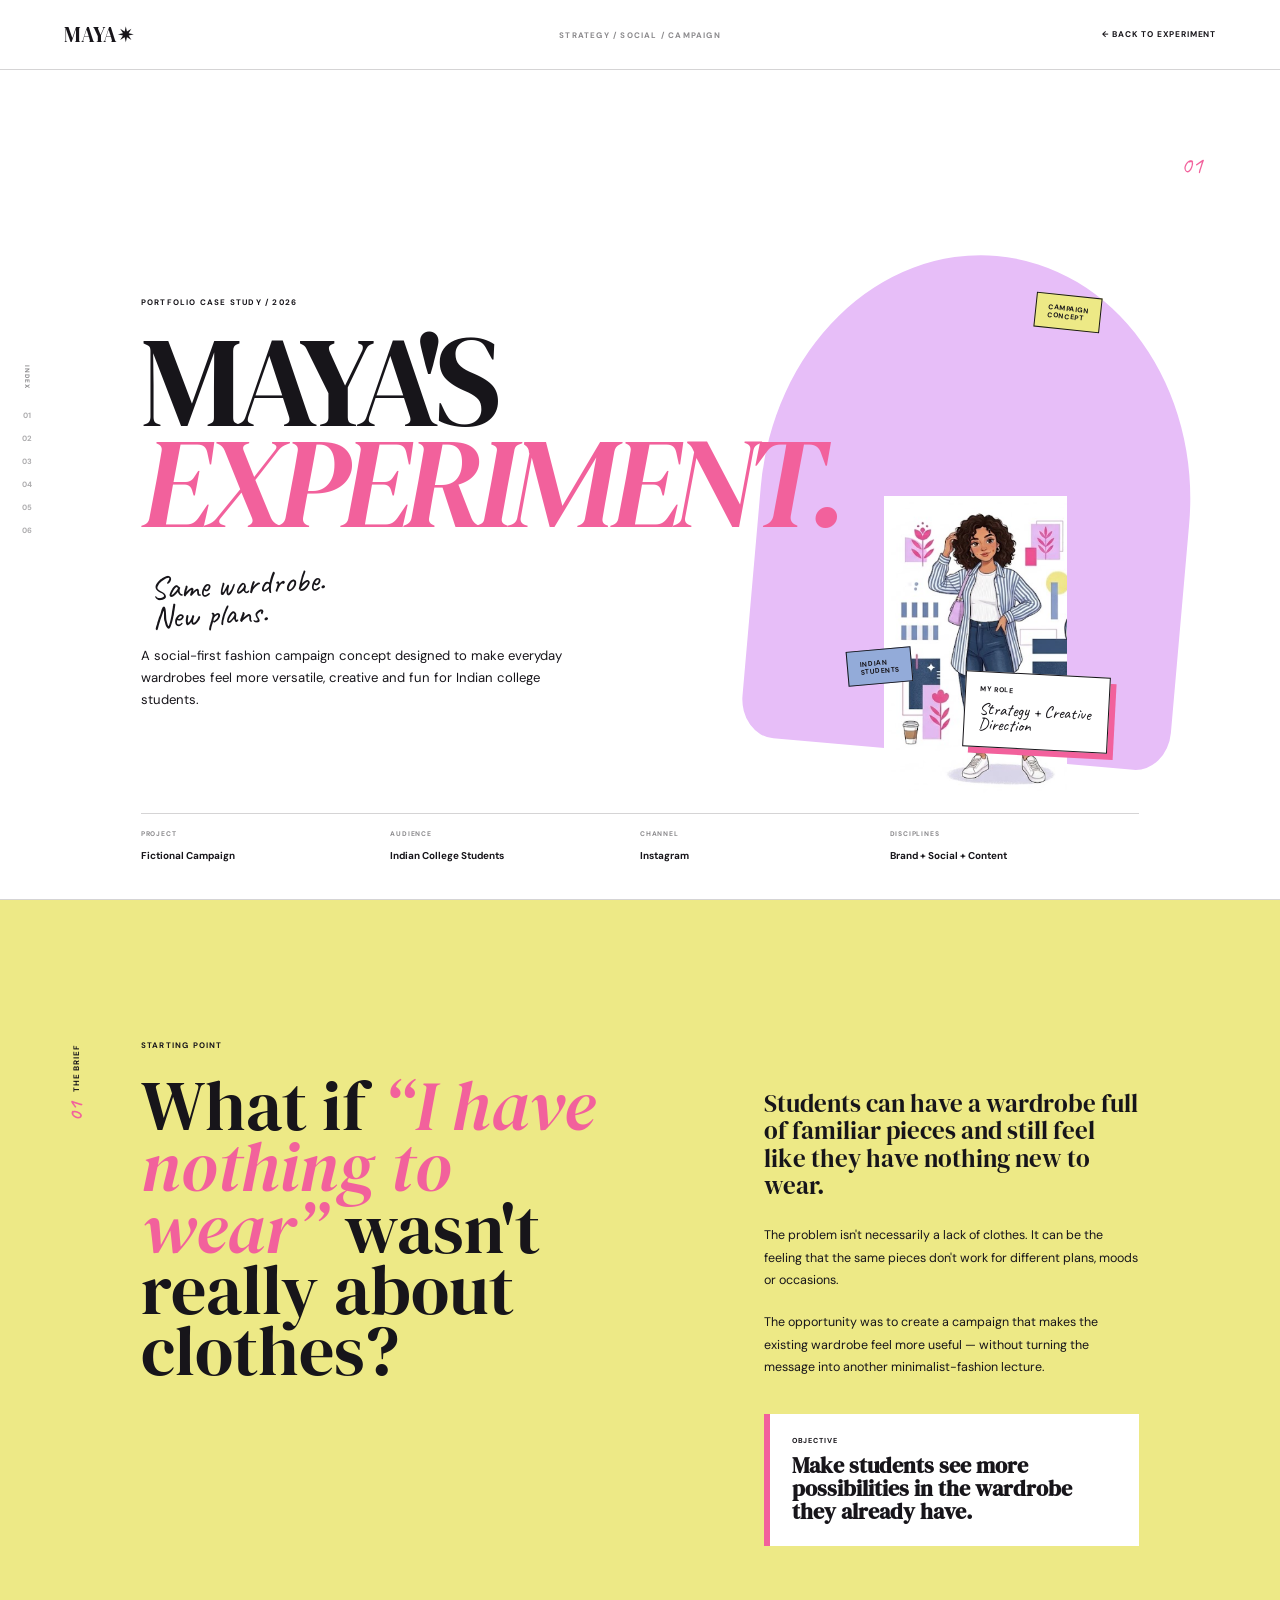
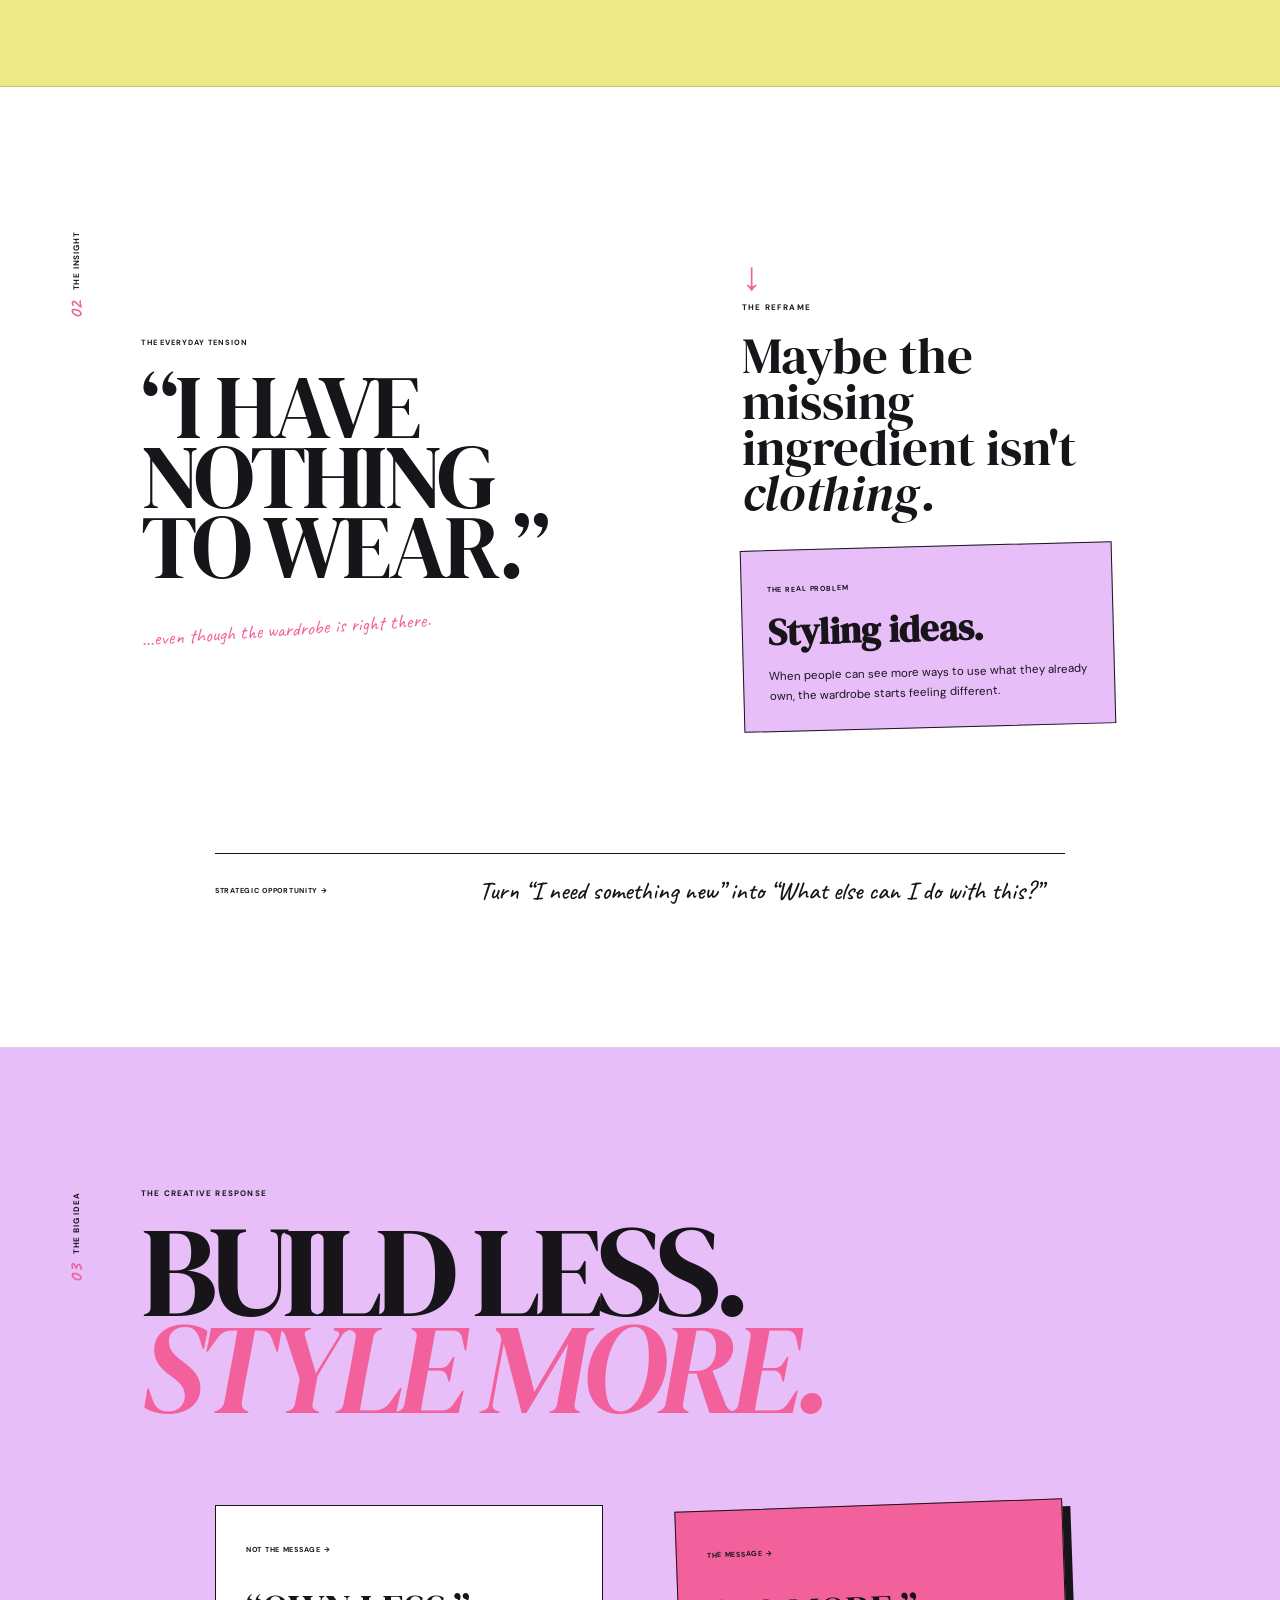
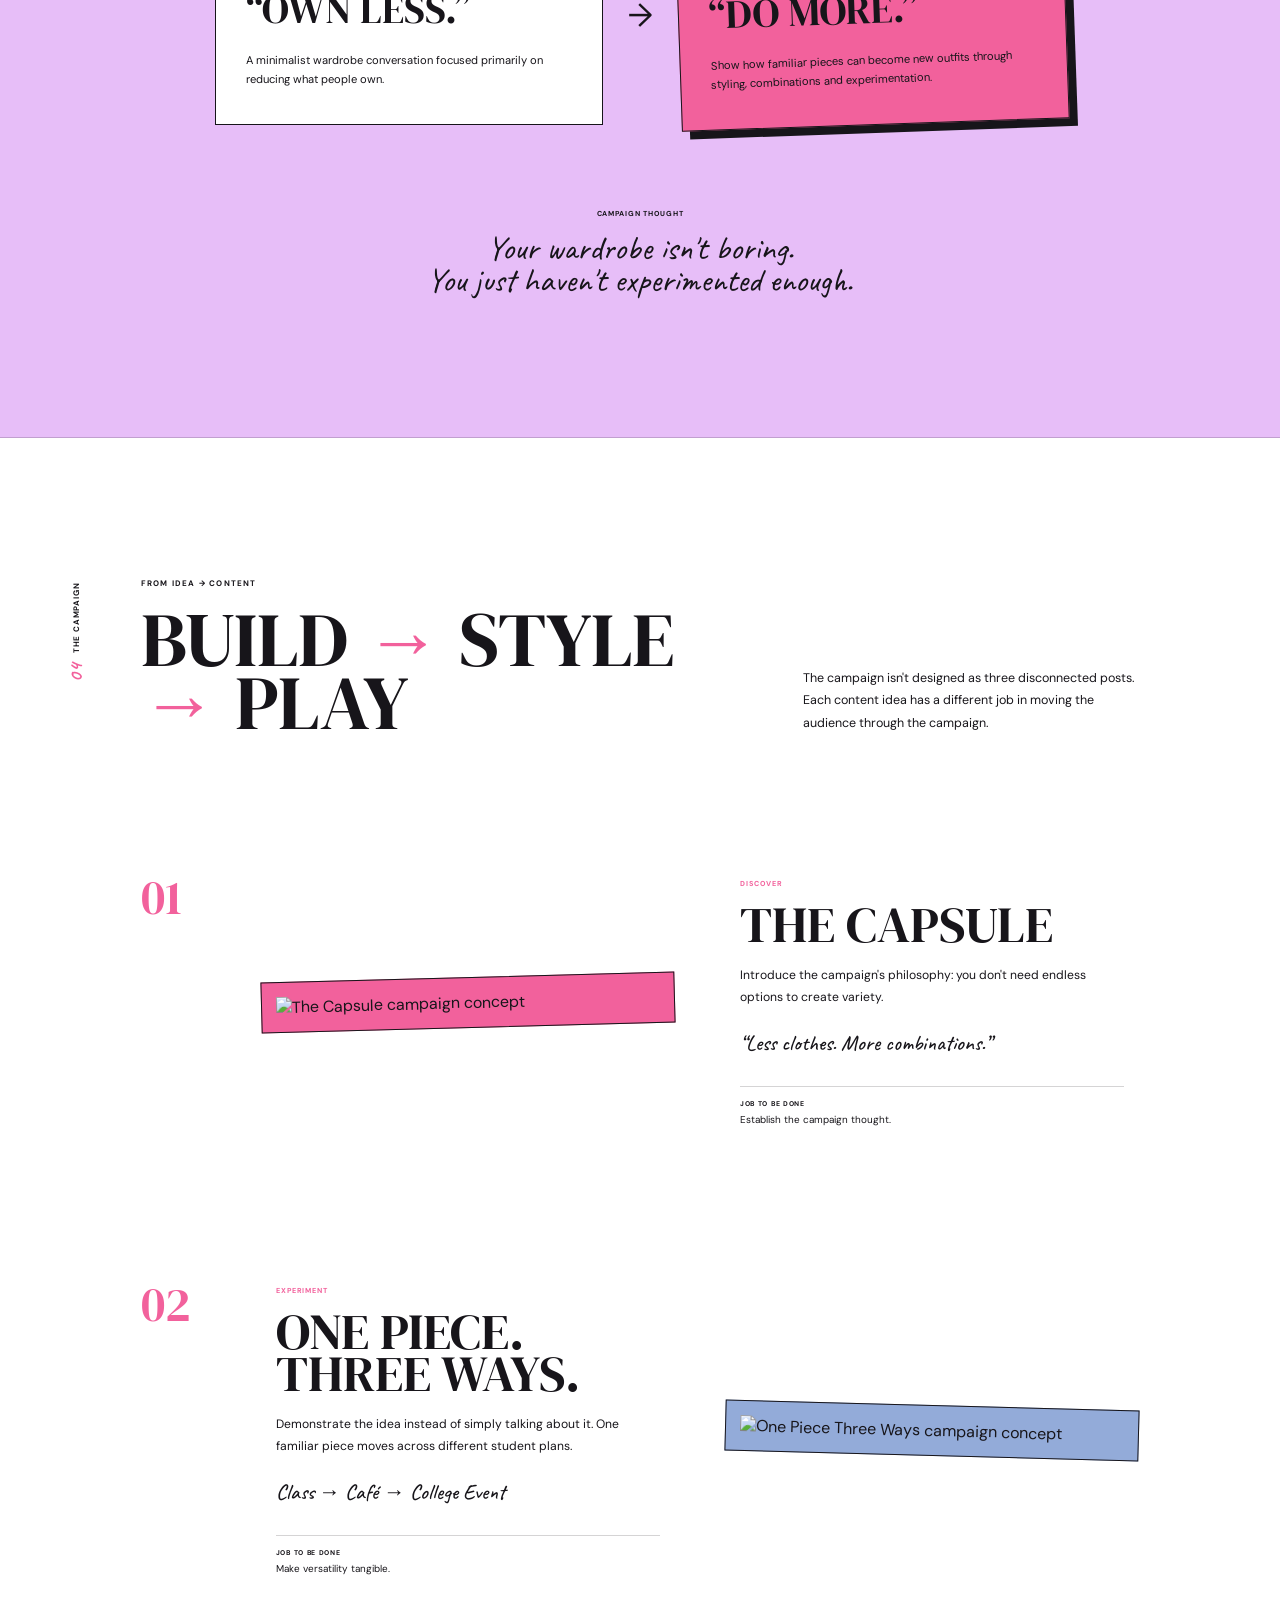
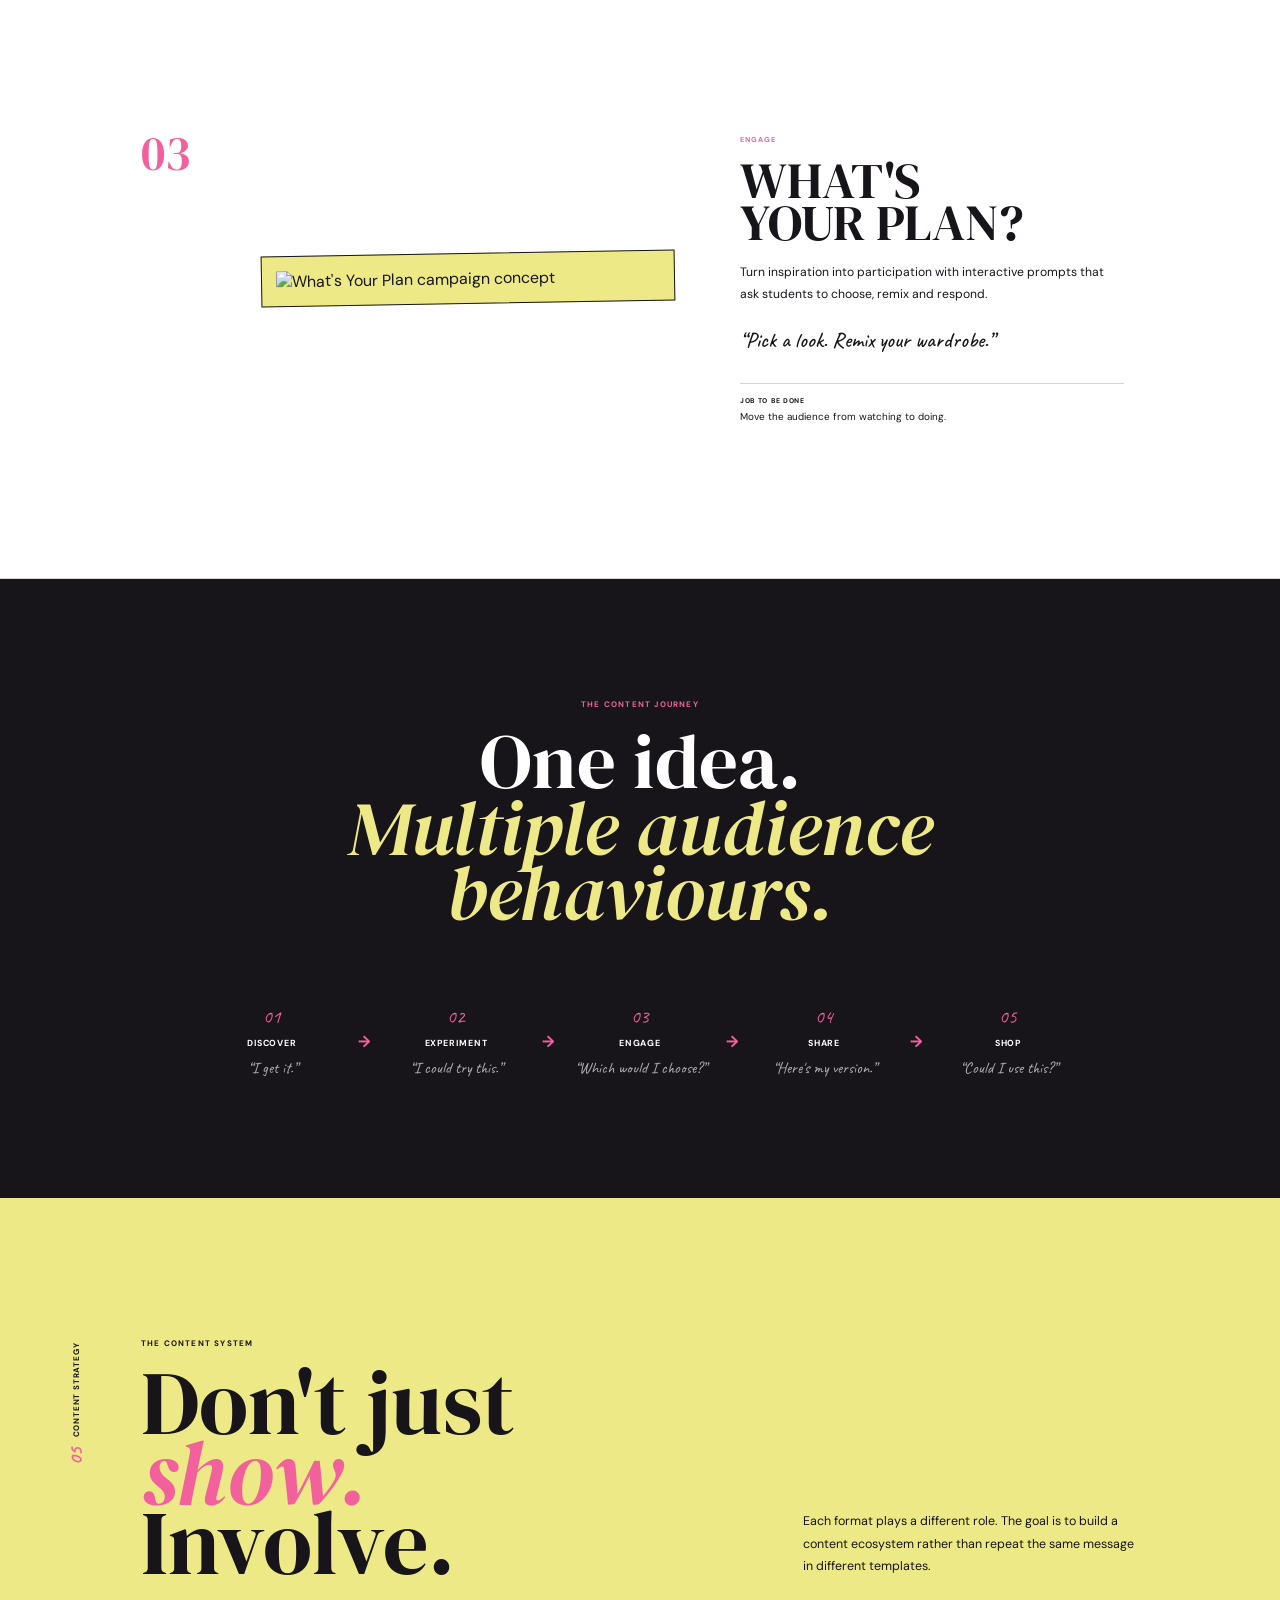
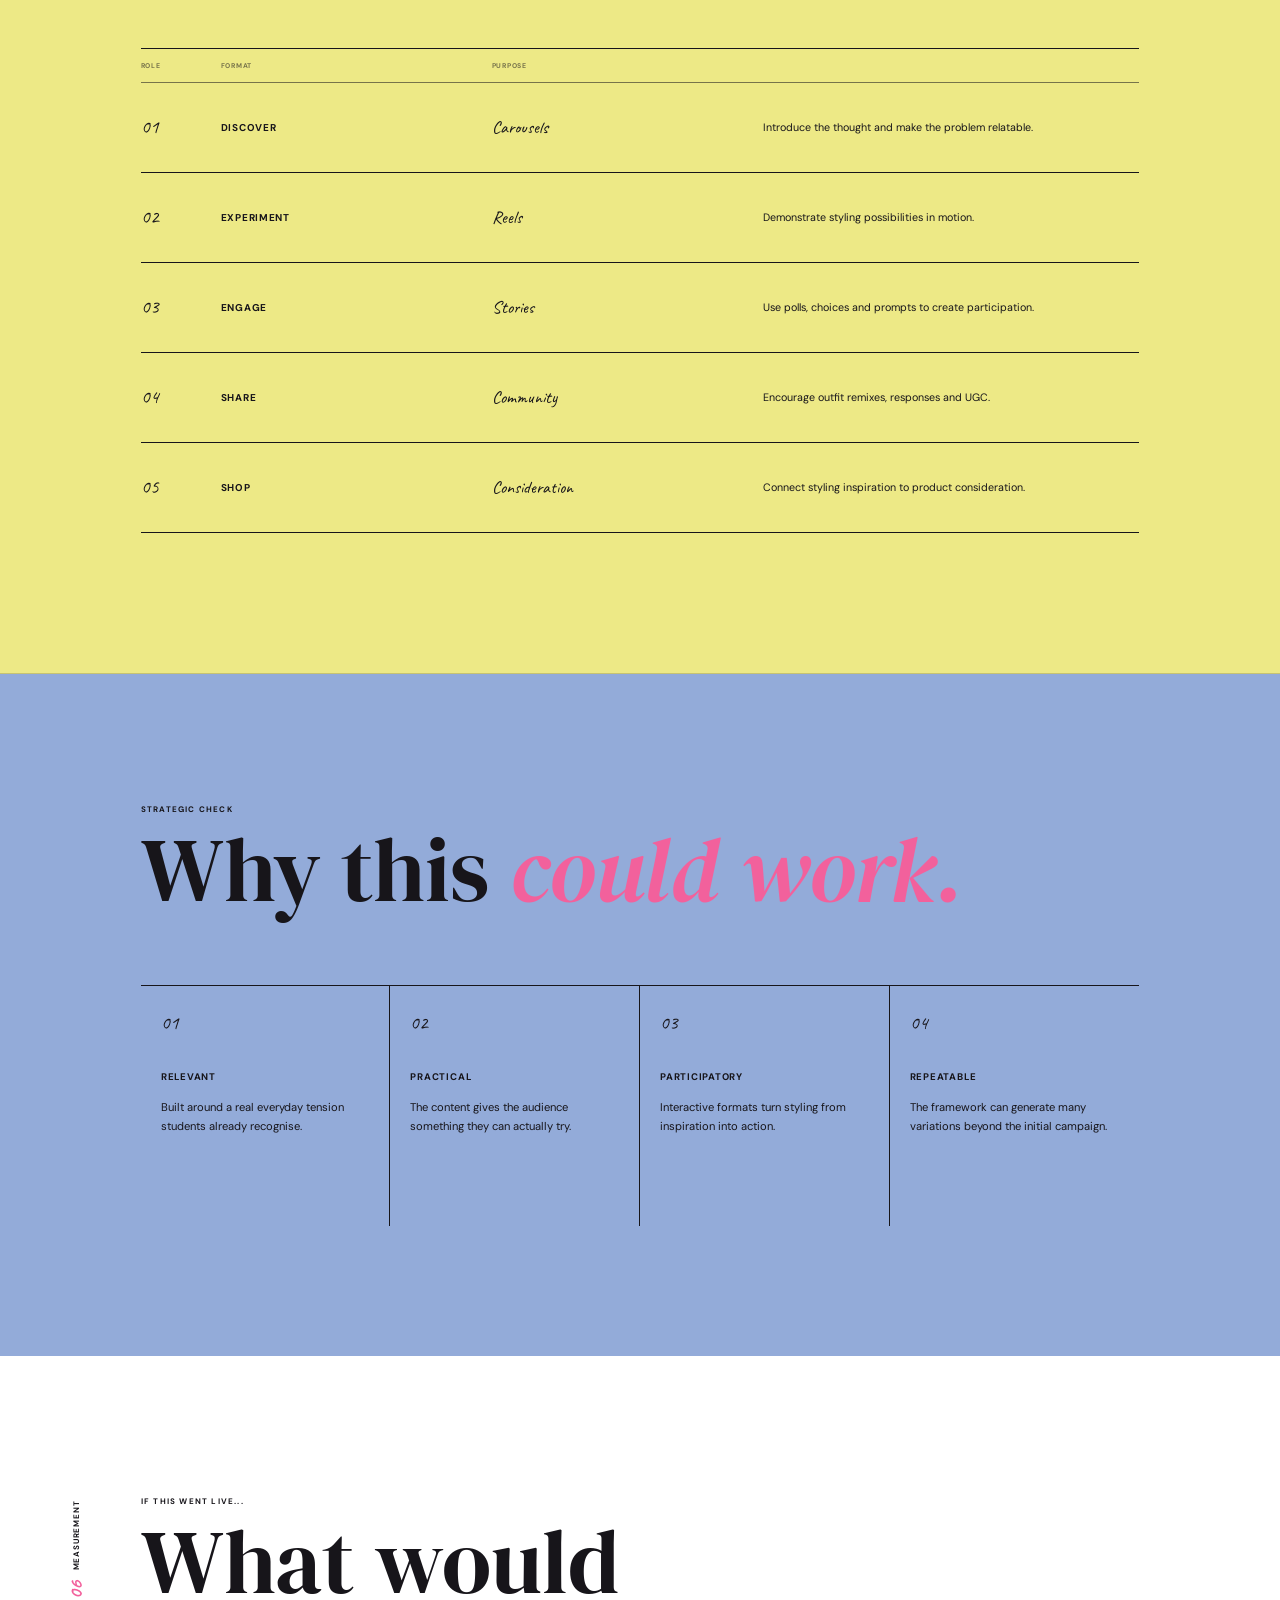
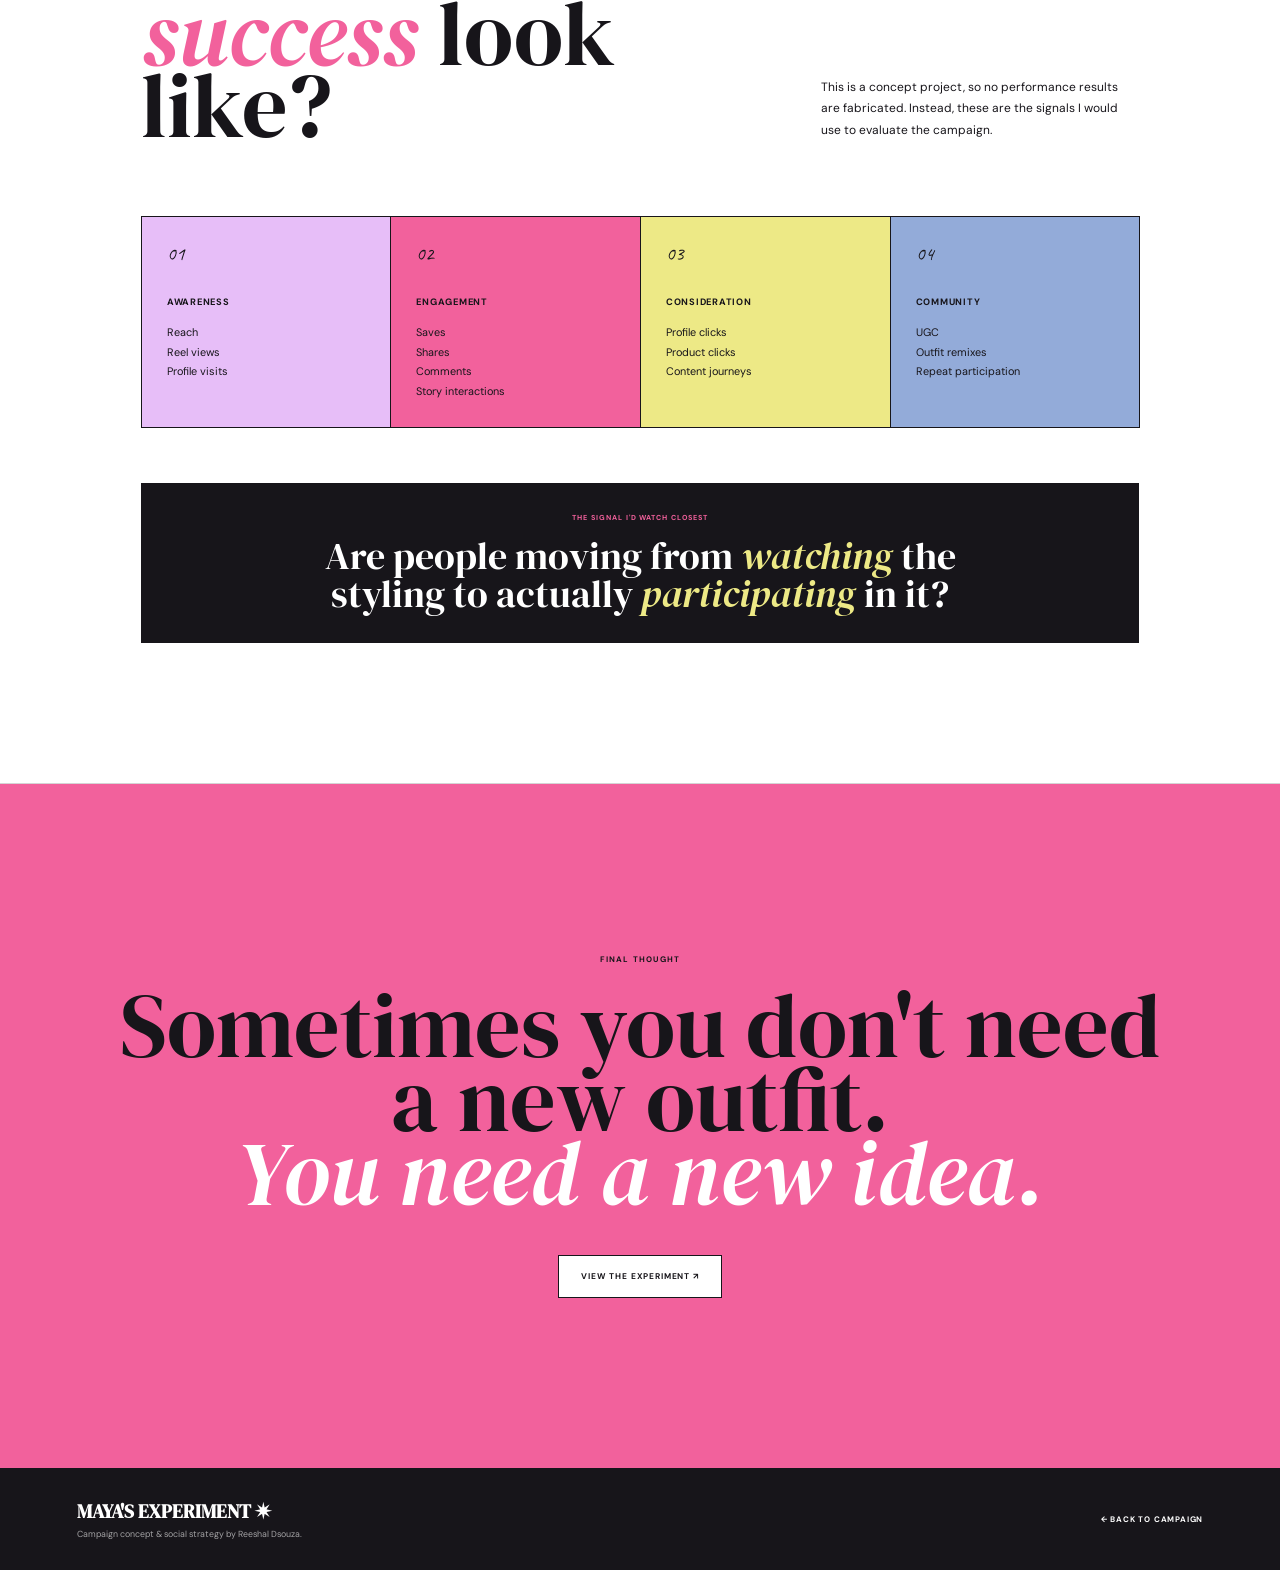
==== commit f4814b38: "Update maya-case-study.html" ====
--- a/maya-case-study.html
+++ b/maya-case-study.html
@@ -114,7 +114,7 @@
         <div class="hero-circle"></div>
 
         <img
-          src="images/maya.png"
+          src="may.png" 
           alt="Maya fashion creator illustration"
         >
 
@@ -1067,4 +1067,4 @@
   <script src="case-study.js"></script>
 
 </body>
-</html>+</html>
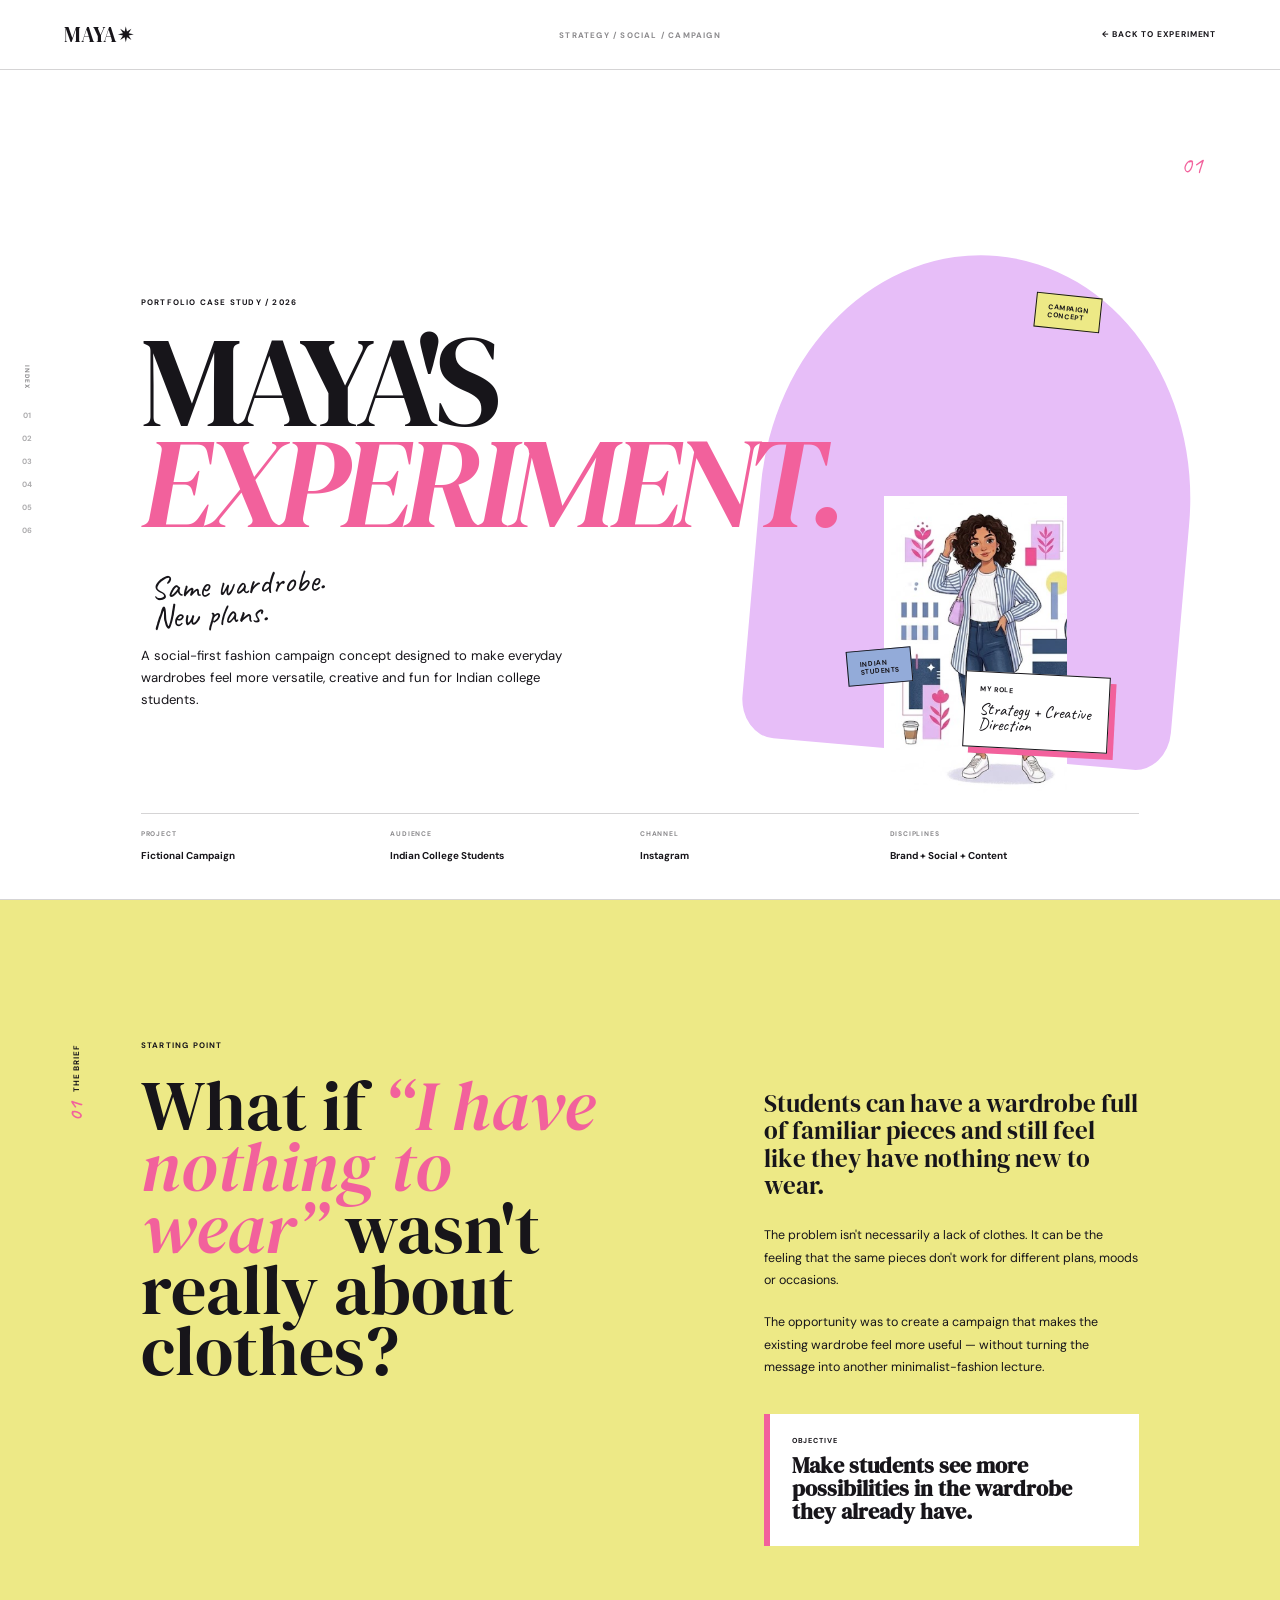
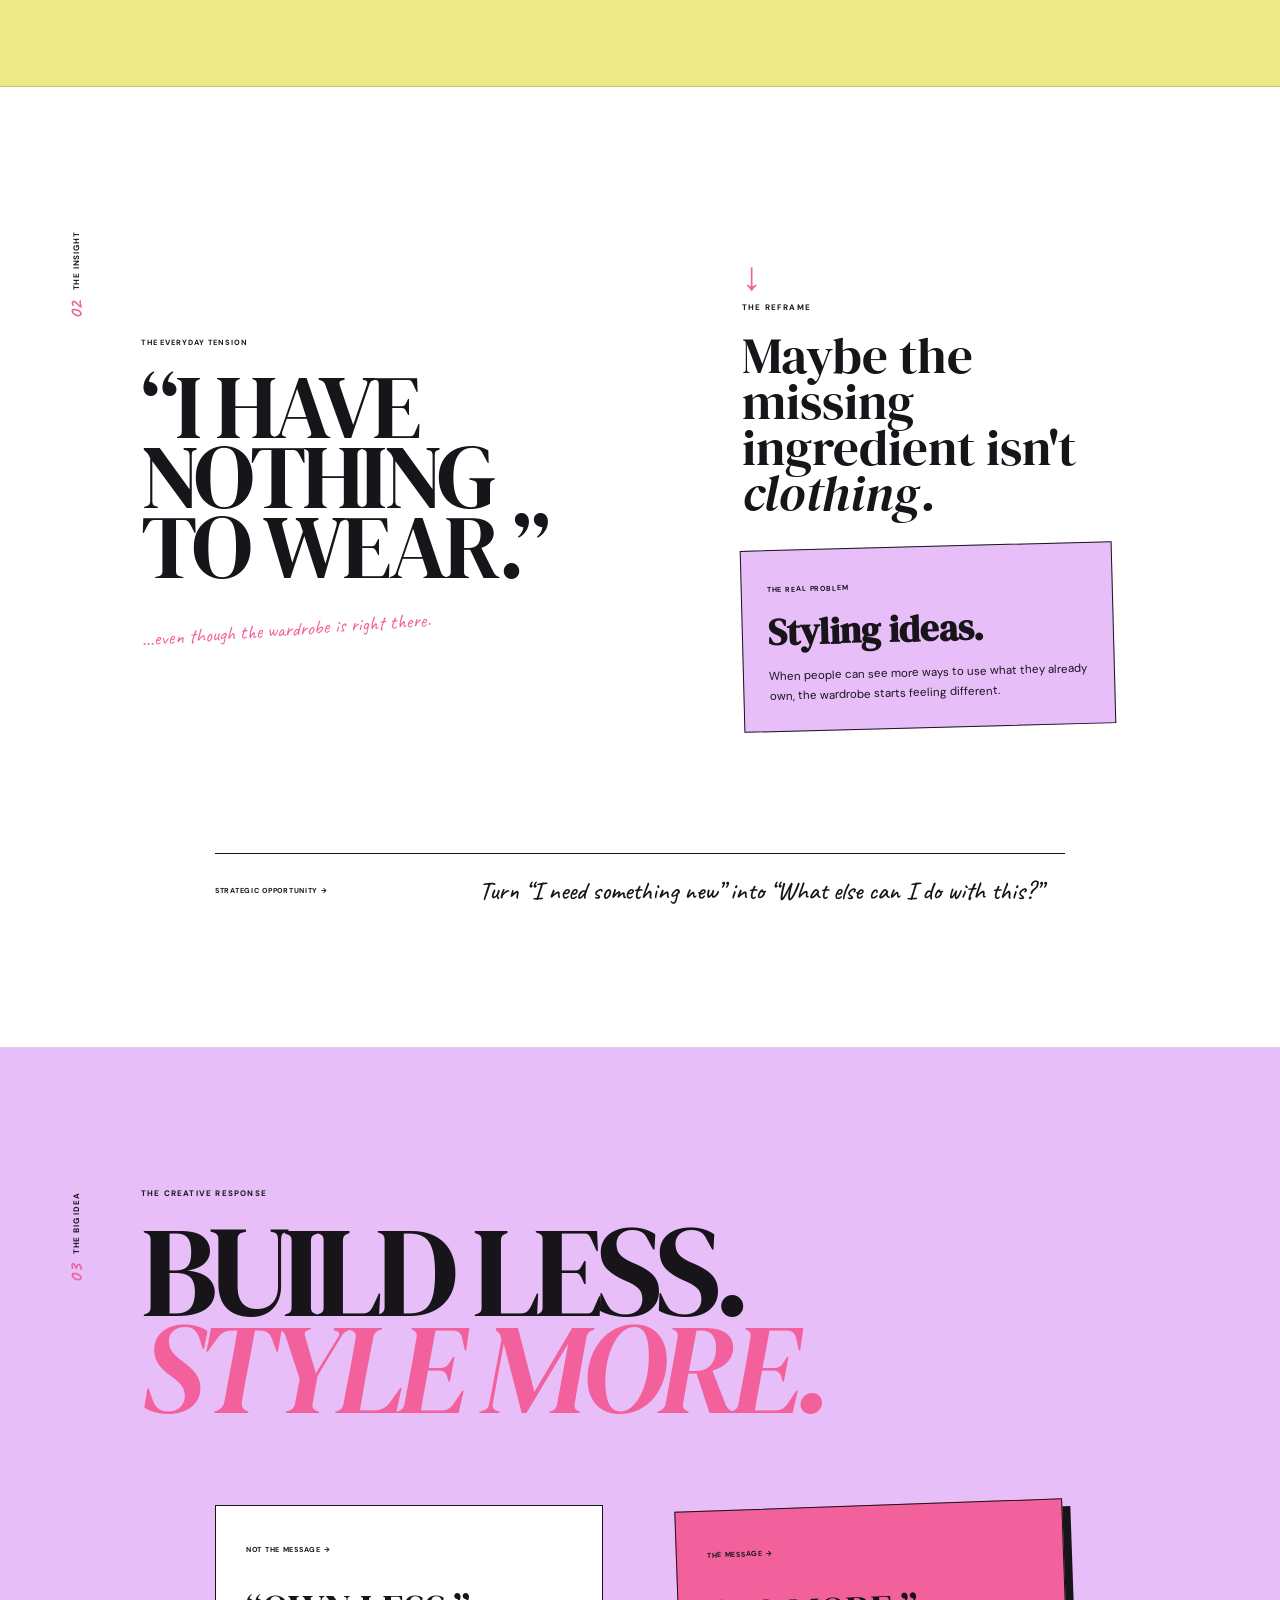
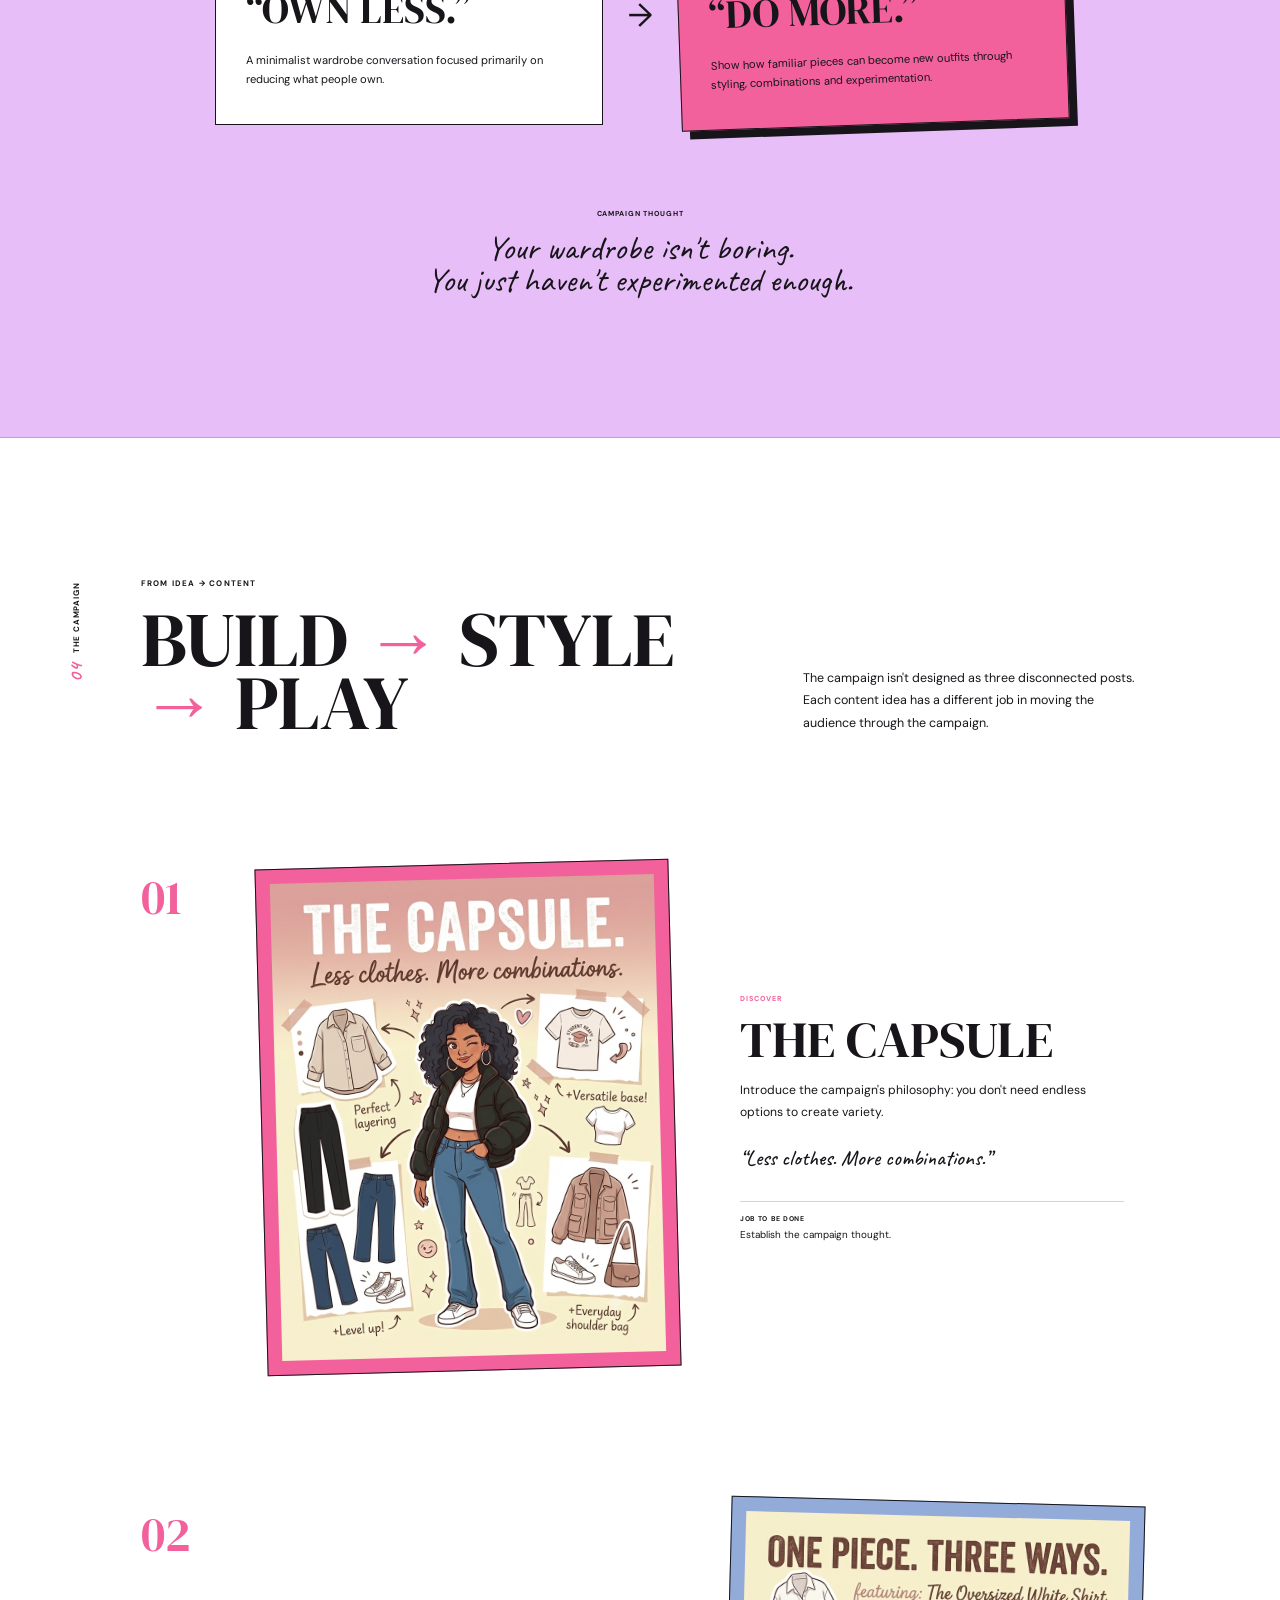
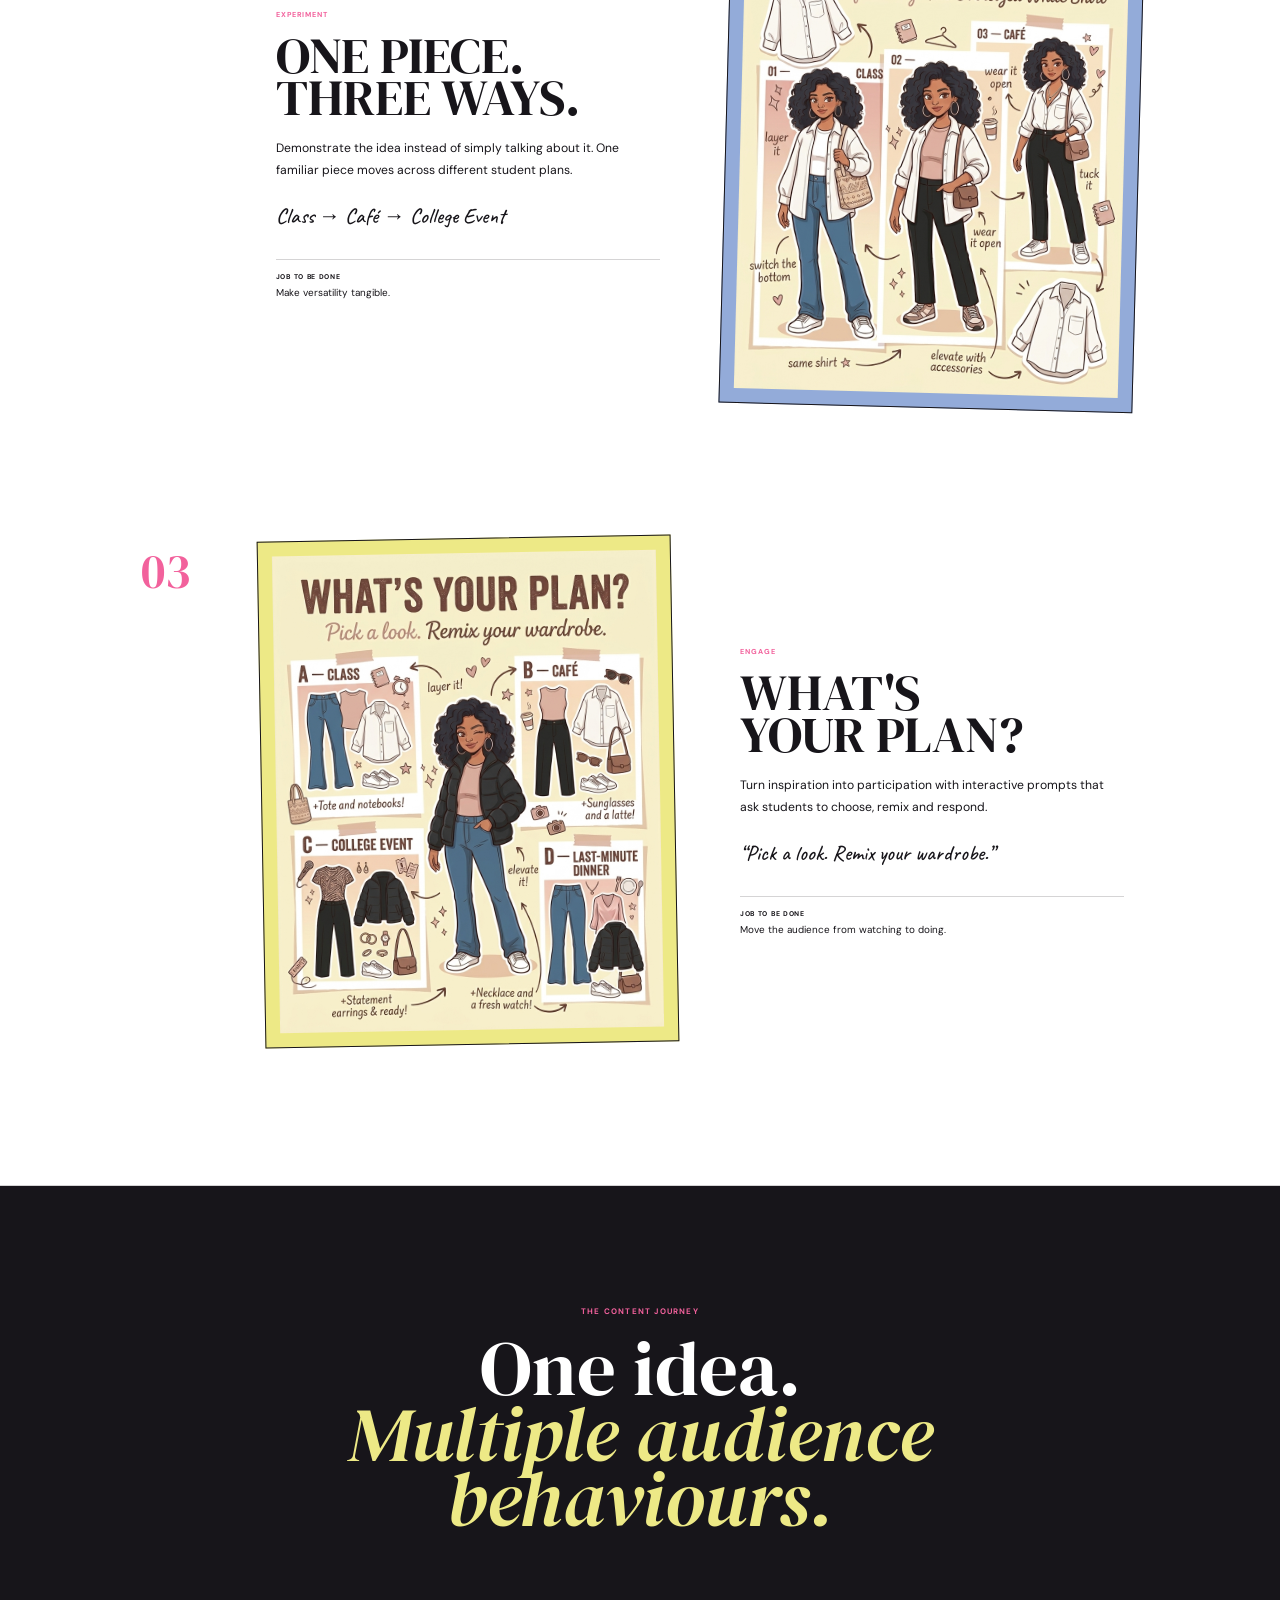
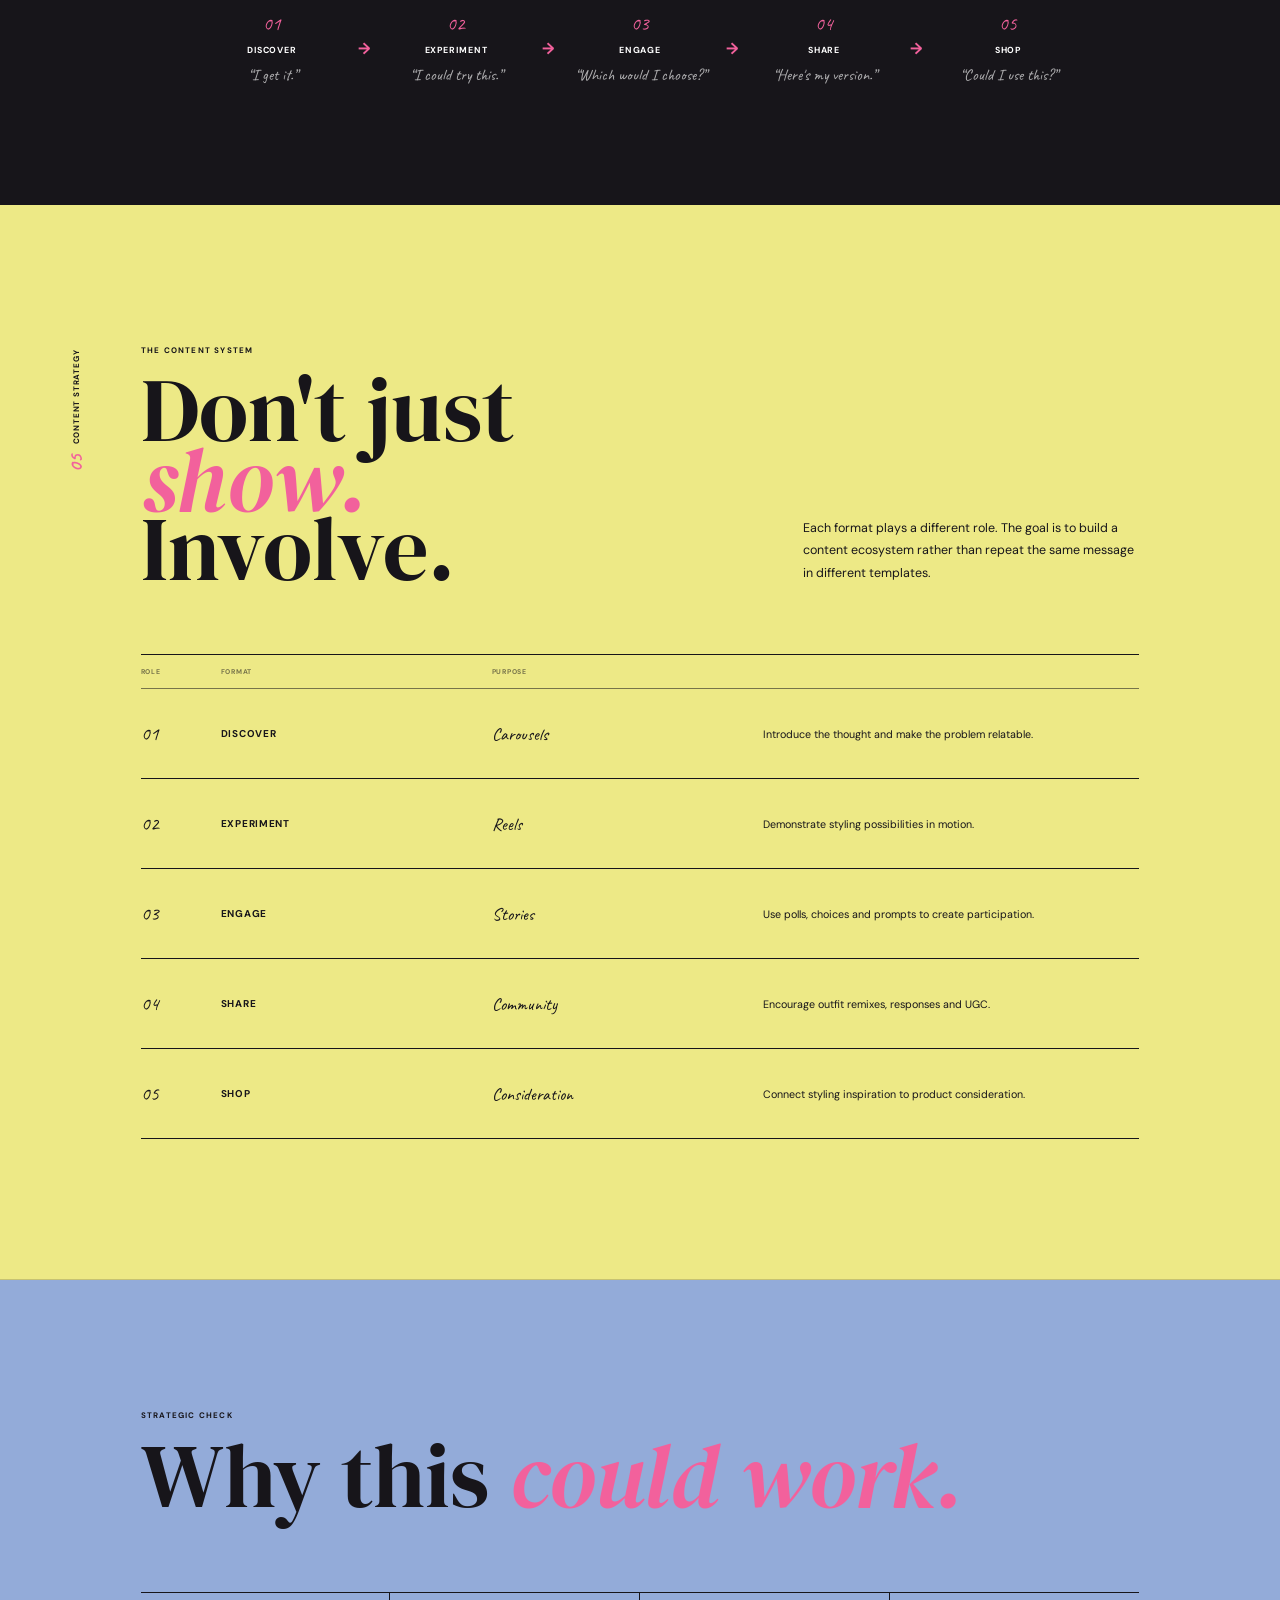
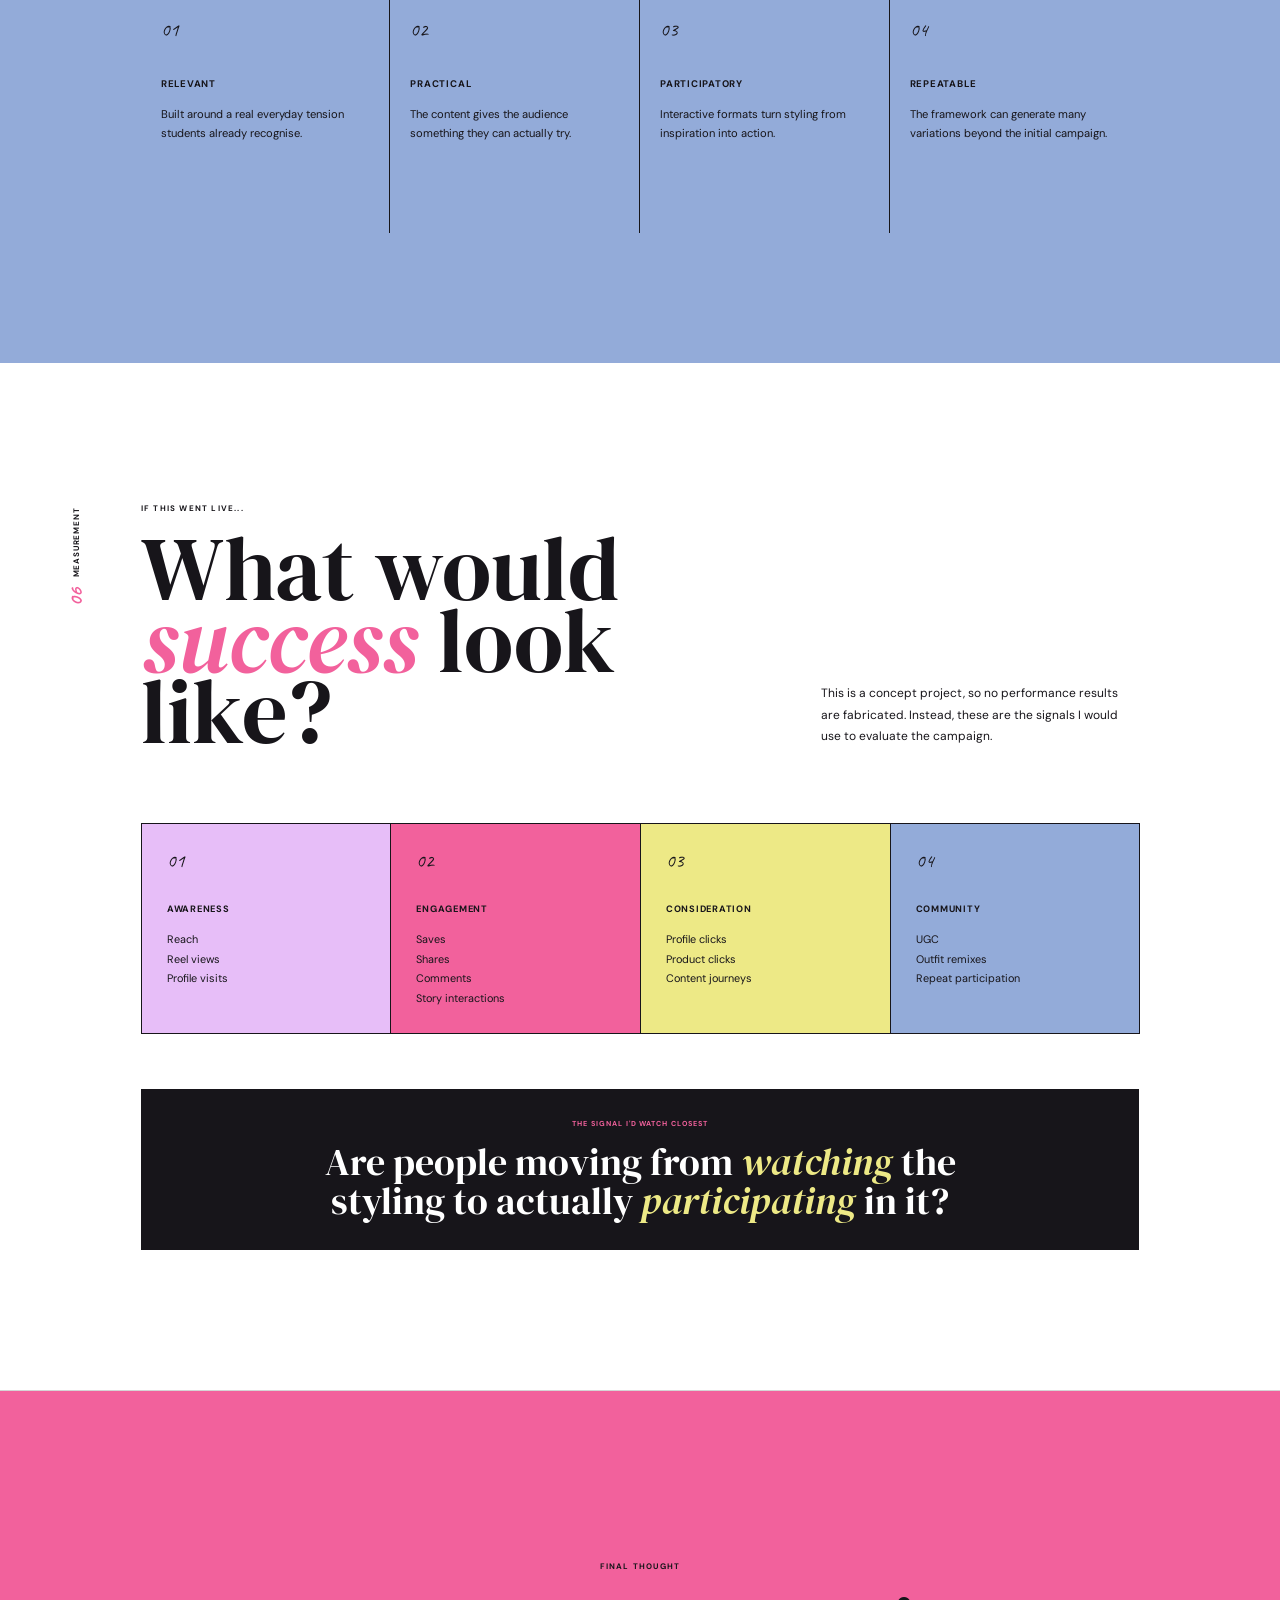
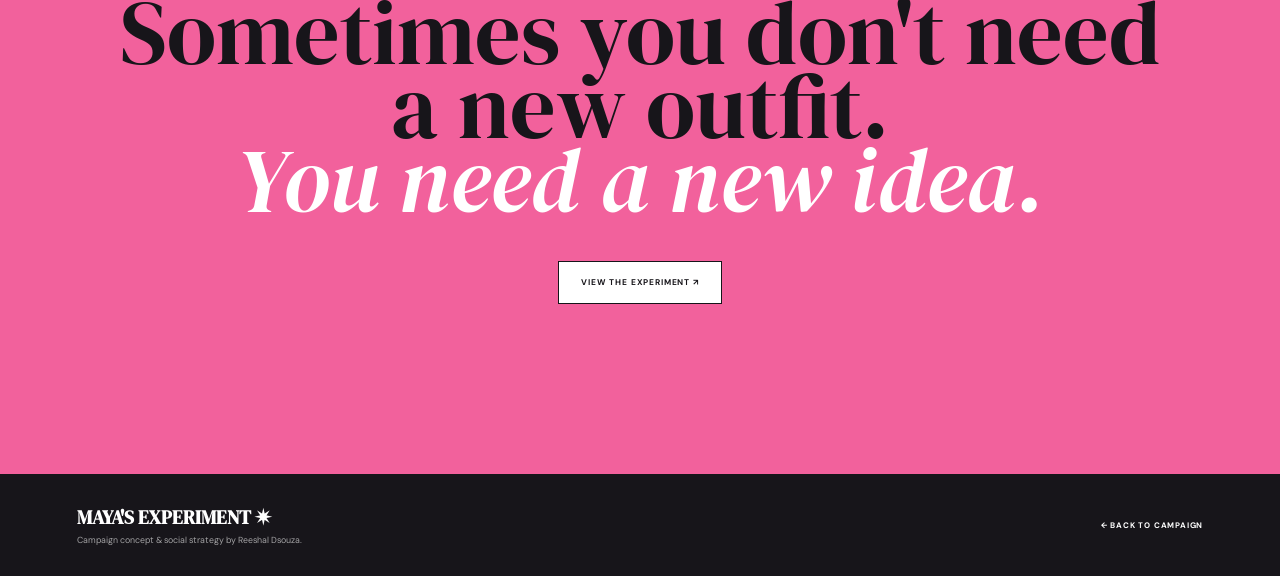
==== commit 7cd39fee: "Update maya-case-study.html" ====
--- a/maya-case-study.html
+++ b/maya-case-study.html
@@ -433,7 +433,7 @@
         <div class="piece-image pink-frame">
 
           <img
-            src="images/capsule.png"
+            src="capsule.png"
             alt="The Capsule campaign concept"
           >
 
@@ -480,7 +480,7 @@
         <div class="piece-image blue-frame">
 
           <img
-            src="images/three_ways.png"
+            src="three_ways.png"
             alt="One Piece Three Ways campaign concept"
           >
 
@@ -528,7 +528,7 @@
         <div class="piece-image yellow-frame">
 
           <img
-            src="images/plans.png"
+            src="plans.png"
             alt="What's Your Plan campaign concept"
           >
 
